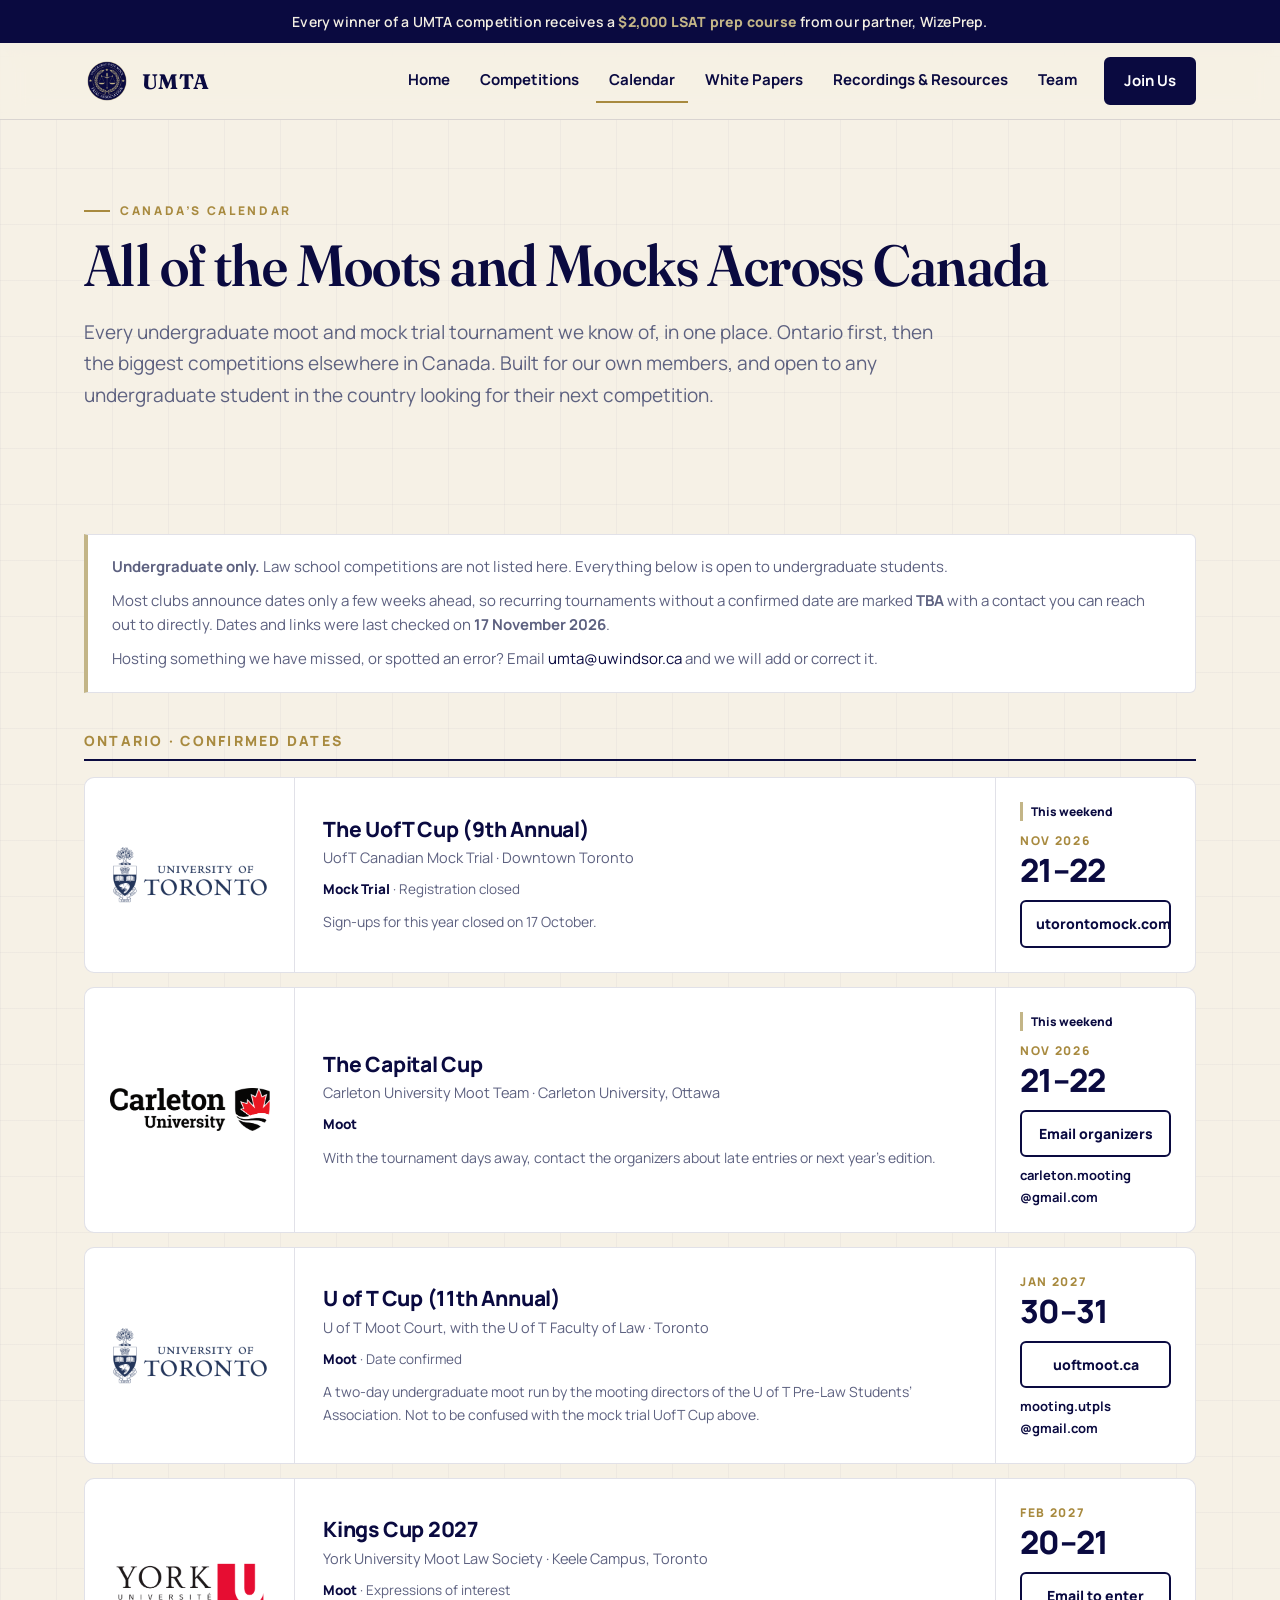
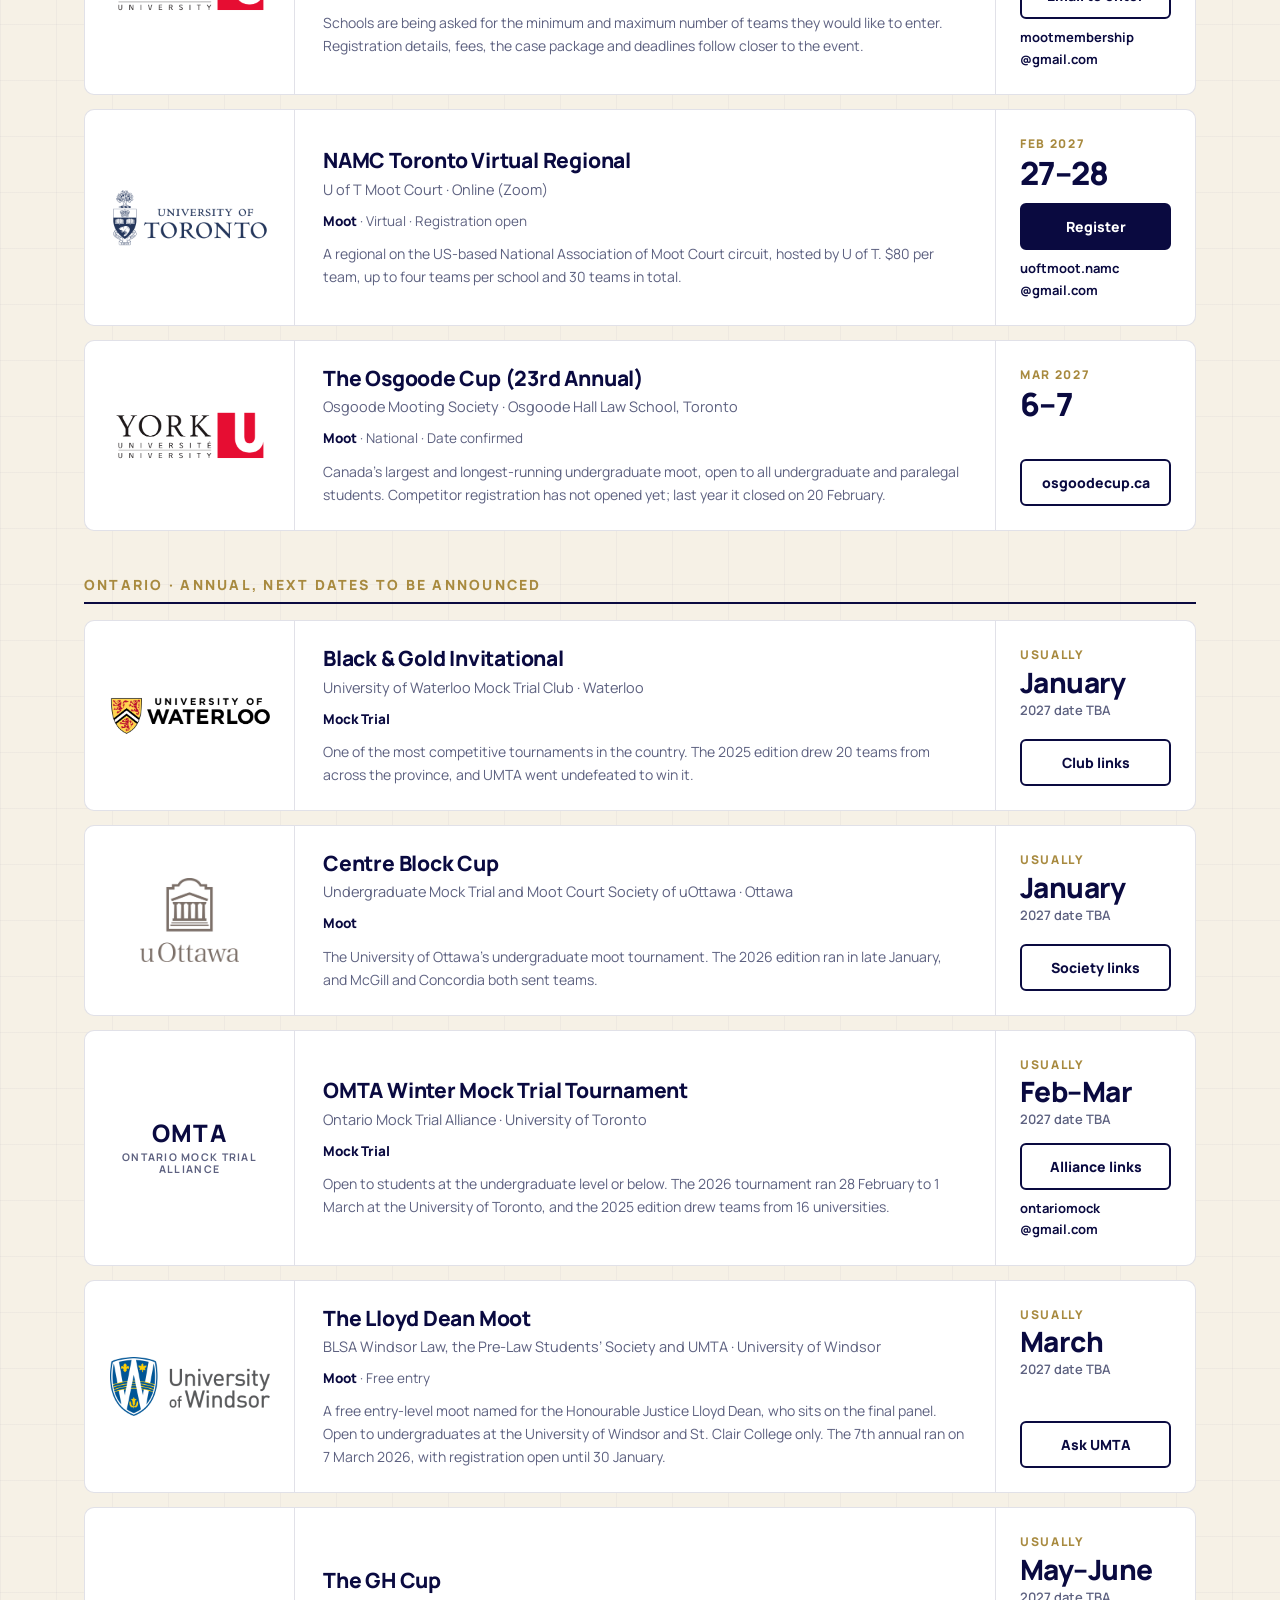
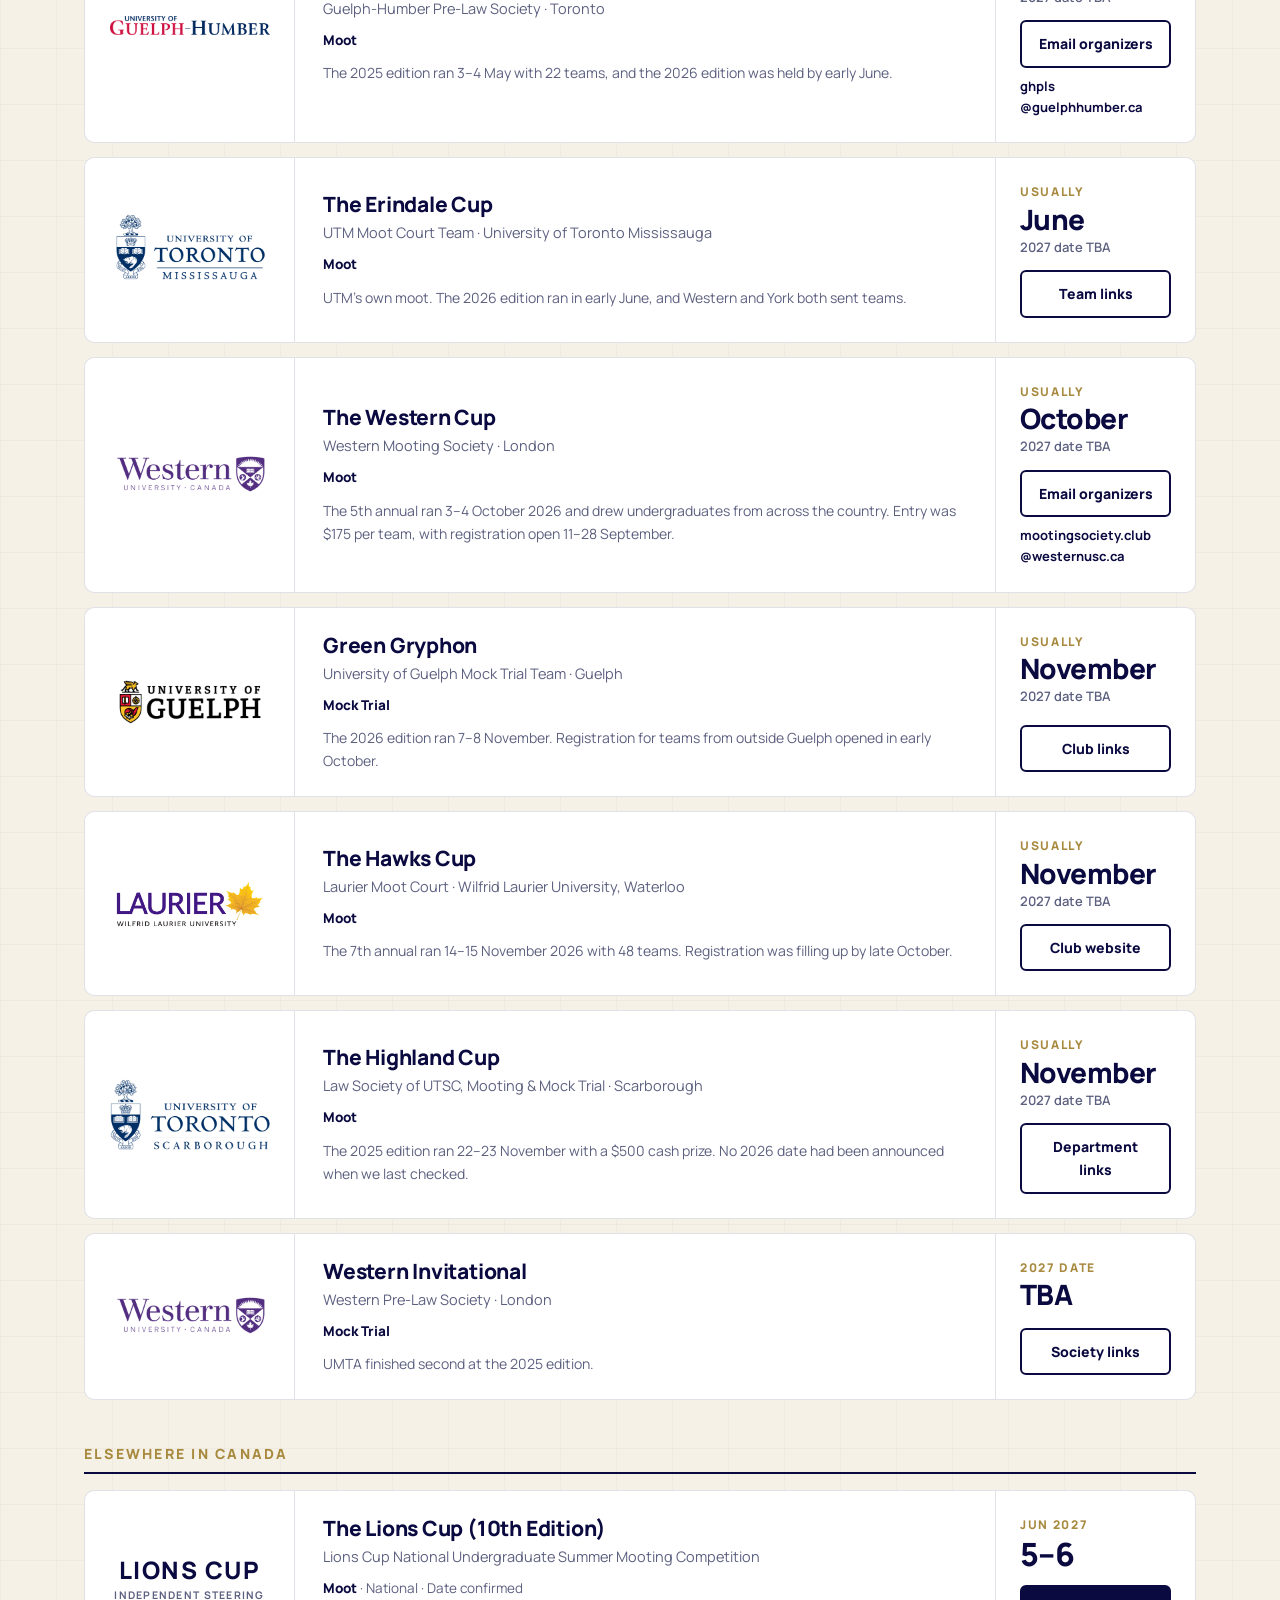
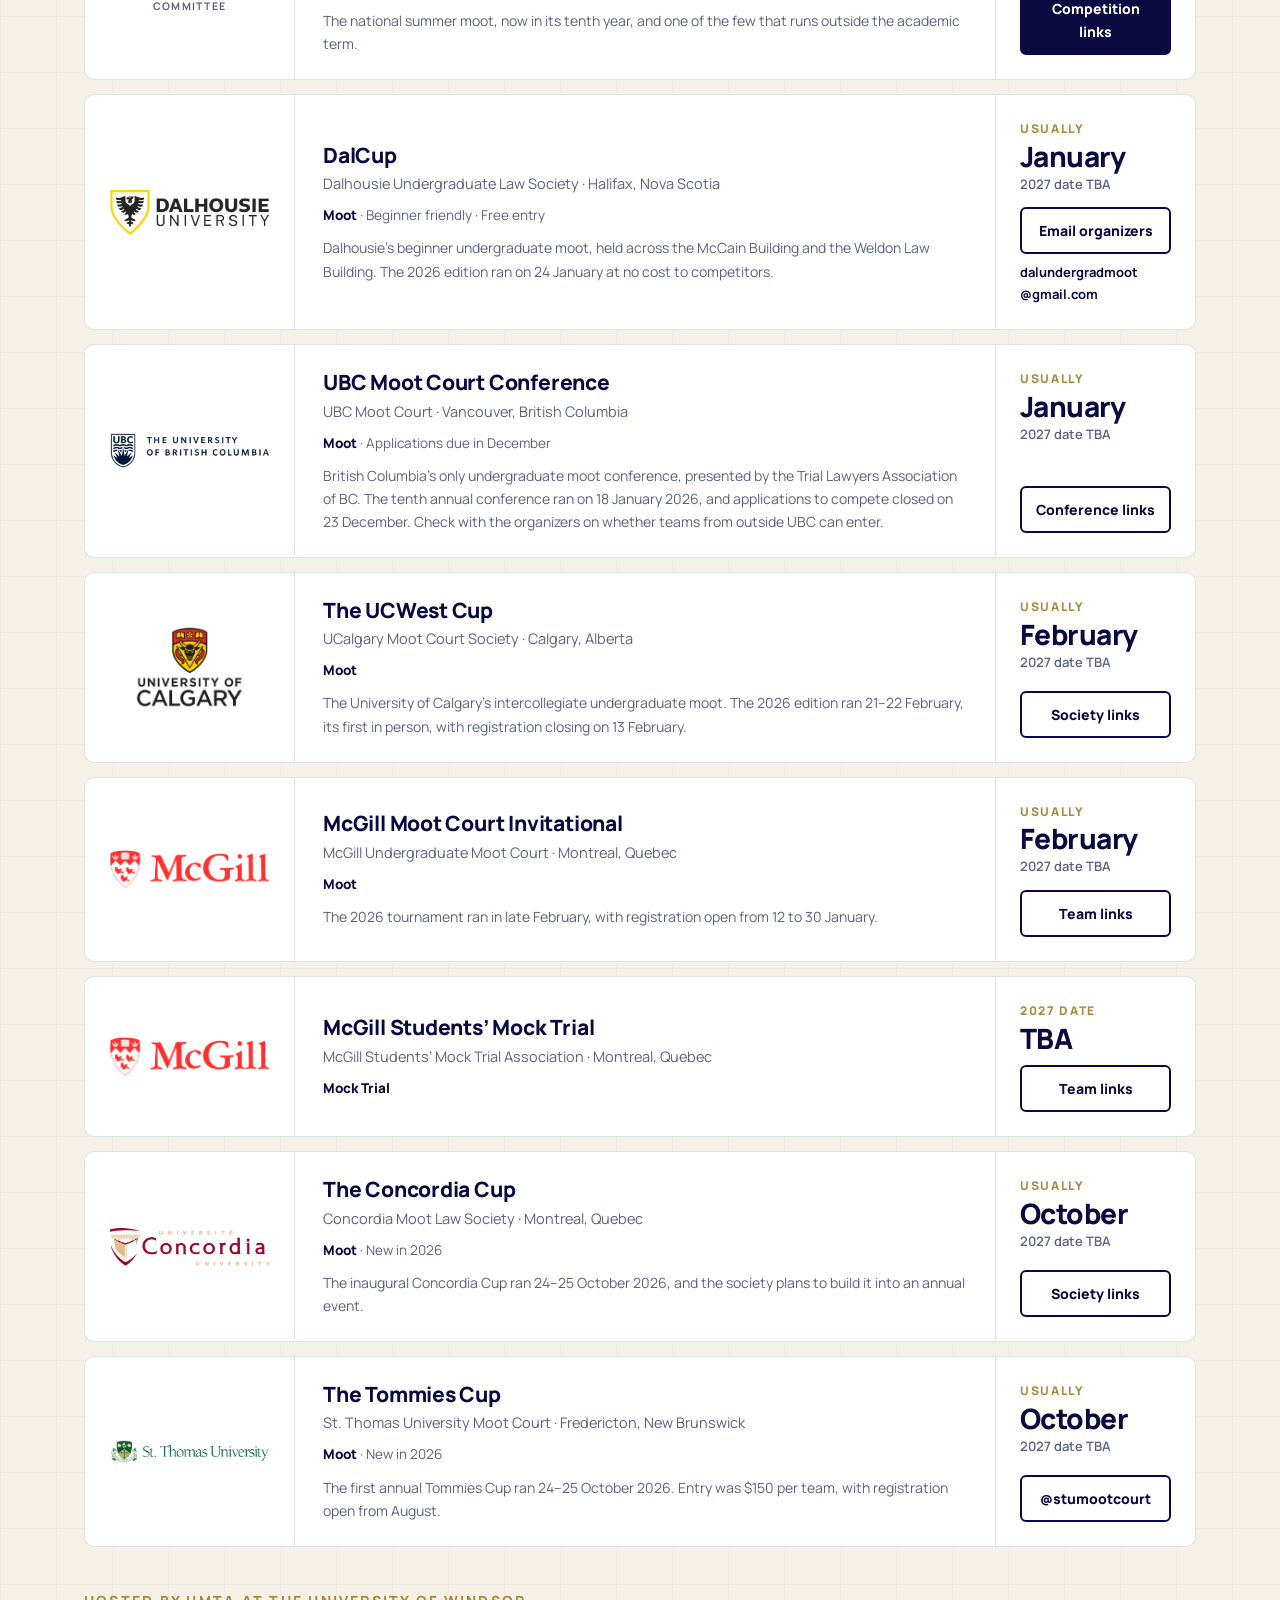
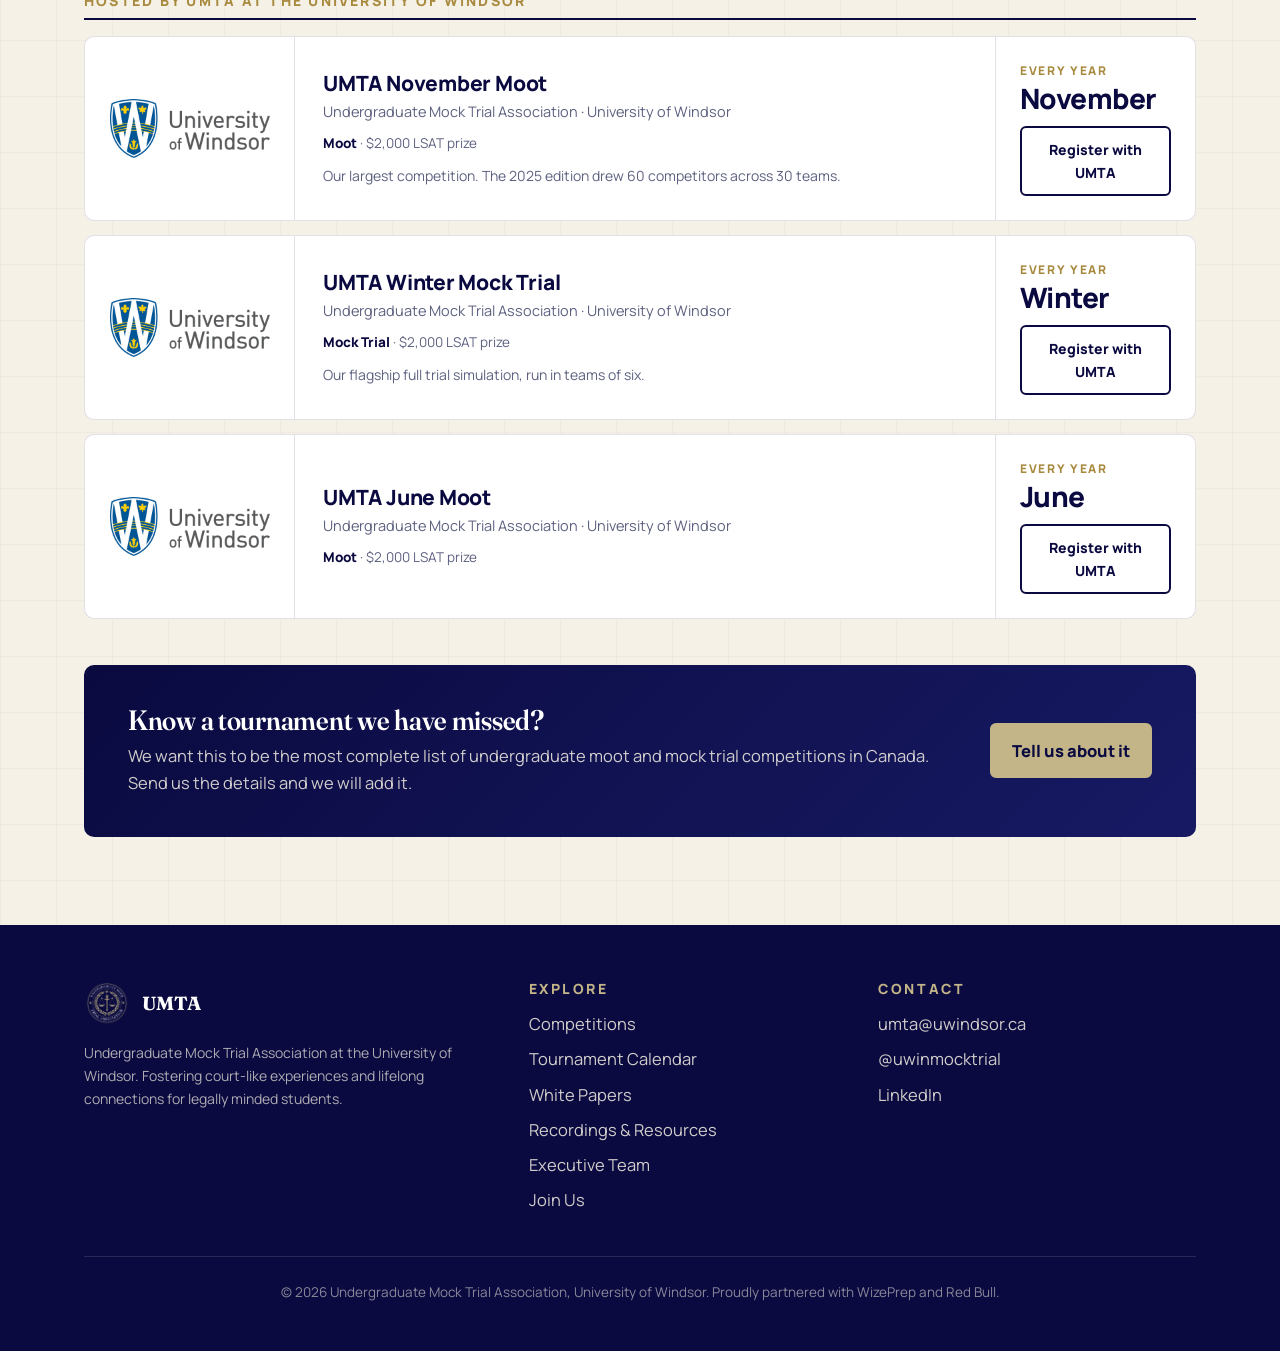
==== UMTA/umta-vercel-site/calendar.html @ 84d10137 "Calendar: new page heading Co-Authored-By: Claude Opus 5.5 <noreply@anthropic.com>" ====
<!DOCTYPE html>
<html lang="en">
<head>
  <meta charset="utf-8" />
  <meta name="viewport" content="width=device-width, initial-scale=1" />
  <title>Tournament Calendar | UMTA</title>
  <meta name="description" content="A calendar of undergraduate moot and mock trial tournaments across Ontario and Canada, with registration links and contacts." />
  <meta name="theme-color" content="#0a0a40" />
  <link rel="icon" type="image/png" href="images/umta-logo.png" />
  <link rel="preconnect" href="https://fonts.googleapis.com">
  <link rel="preconnect" href="https://fonts.gstatic.com" crossorigin>
  <link href="https://fonts.googleapis.com/css2?family=Fraunces:opsz,wght@9..144,400;9..144,600;9..144,700&family=Manrope:wght@400;500;600;700;800&display=swap" rel="stylesheet">
  <link rel="stylesheet" href="styles.css" />
</head>
<body>

  <div class="announce">
    Every winner of a UMTA competition receives a <b>$2,000 LSAT prep course</b> from our partner, WizePrep.
  </div>

  <header class="site">
    <div class="container nav">
      <a class="brand" href="index.html" aria-label="UMTA home">
        <img src="images/umta-seal-navy.png" alt="UMTA seal" />
        <b>UMTA</b>
      </a>
      <button class="menu-btn" aria-label="Toggle menu" aria-expanded="false">&#9776;</button>
      <nav class="nav-links" aria-label="Primary navigation">
        <a href="index.html">Home</a>
        <a href="competitions.html">Competitions</a>
        <a href="calendar.html" class="active">Calendar</a>
        <a href="white-papers.html">White Papers</a>
        <a href="resources.html">Recordings &amp; Resources</a>
        <a href="team.html">Team</a>
        <a class="cta" href="join.html">Join Us</a>
      </nav>
    </div>
  </header>

  <main>
    <div class="container page-hero">
      <span class="eyebrow">Canada&rsquo;s Calendar</span>
      <h1>All of the Moots and Mocks Across Canada</h1>
      <p>Every undergraduate moot and mock trial tournament we know of, in one place. Ontario first, then the biggest competitions elsewhere in Canada. Built for our own members, and open to any undergraduate student in the country looking for their next competition.</p>
    </div>

    <section class="section">
      <div class="container">

        <div class="cal-intro">
          <p><b>Undergraduate only.</b> Law school competitions are not listed here. Everything below is open to undergraduate students.</p>
          <p>Most clubs announce dates only a few weeks ahead, so recurring tournaments without a confirmed date are marked <b>TBA</b> with a contact you can reach out to directly. Dates and links were last checked on <b>17 November 2026</b>.</p>
          <p>Hosting something we have missed, or spotted an error? Email <a href="mailto:umta@uwindsor.ca">umta@uwindsor.ca</a> and we will add or correct it.</p>
        </div>

        <!-- ============ TOURNAMENTS (generated list) ============ -->
        <div class="cal-group">
          <h3>Ontario &middot; Confirmed dates</h3>
          <div class="cal-list">

            <article class="cal-item fade-in">
              <div class="cal-logo"><img src="images/logos/uoft.png" alt="University of Toronto" loading="lazy" /></div>
              <div class="cal-body">
                <h4>The UofT Cup (9th Annual)</h4>
                <p class="host">UofT Canadian Mock Trial &middot; Downtown Toronto</p>
                <p class="cal-meta"><b>Mock Trial</b> &middot; Registration closed</p>
                <p class="note">Sign-ups for this year closed on 17 October.</p>
              </div>
              <div class="cal-date"><span class="flag">This weekend</span><span class="lbl">Nov 2026</span><span class="day">21&ndash;22</span></div>
              <div class="cal-action">
                <a class="cta ghost" href="https://www.utorontomock.com/" target="_blank" rel="noopener">utorontomock.com</a>
              </div>
            </article>

            <article class="cal-item fade-in">
              <div class="cal-logo"><img src="images/logos/carleton.png" alt="Carleton University" loading="lazy" /></div>
              <div class="cal-body">
                <h4>The Capital Cup</h4>
                <p class="host">Carleton University Moot Team &middot; Carleton University, Ottawa</p>
                <p class="cal-meta"><b>Moot</b></p>
                <p class="note">With the tournament days away, contact the organizers about late entries or next year&rsquo;s edition.</p>
              </div>
              <div class="cal-date"><span class="flag">This weekend</span><span class="lbl">Nov 2026</span><span class="day">21&ndash;22</span></div>
              <div class="cal-action">
                <a class="cta ghost" href="mailto:carleton.mooting@gmail.com?subject=Capital%20Cup%20-%20Registration%20Enquiry">Email organizers</a>
                <span class="email"><a href="mailto:carleton.mooting@gmail.com">carleton.mooting<wbr>@gmail.com</a></span>
              </div>
            </article>

            <article class="cal-item fade-in">
              <div class="cal-logo"><img src="images/logos/uoft.png" alt="University of Toronto" loading="lazy" /></div>
              <div class="cal-body">
                <h4>U of T Cup (11th Annual)</h4>
                <p class="host">U of T Moot Court, with the U of T Faculty of Law &middot; Toronto</p>
                <p class="cal-meta"><b>Moot</b> &middot; Date confirmed</p>
                <p class="note">A two-day undergraduate moot run by the mooting directors of the U of T Pre-Law Students&rsquo; Association. Not to be confused with the mock trial UofT Cup above.</p>
              </div>
              <div class="cal-date"><span class="lbl">Jan 2027</span><span class="day">30&ndash;31</span></div>
              <div class="cal-action">
                <a class="cta ghost" href="https://uoftmoot.ca/uoftcup-2025" target="_blank" rel="noopener">uoftmoot.ca</a>
                <span class="email"><a href="mailto:mooting.utpls@gmail.com">mooting.utpls<wbr>@gmail.com</a></span>
              </div>
            </article>

            <article class="cal-item fade-in">
              <div class="cal-logo"><img src="images/logos/york.png" alt="York University" loading="lazy" /></div>
              <div class="cal-body">
                <h4>Kings Cup 2027</h4>
                <p class="host">York University Moot Law Society &middot; Keele Campus, Toronto</p>
                <p class="cal-meta"><b>Moot</b> &middot; Expressions of interest</p>
                <p class="note">Schools are being asked for the minimum and maximum number of teams they would like to enter. Registration details, fees, the case package and deadlines follow closer to the event.</p>
              </div>
              <div class="cal-date"><span class="lbl">Feb 2027</span><span class="day">20&ndash;21</span></div>
              <div class="cal-action">
                <a class="cta ghost" href="mailto:mootmembership@gmail.com?subject=Kings%20Cup%202027%20-%20Team%20Interest">Email to enter</a>
                <span class="email"><a href="mailto:mootmembership@gmail.com">mootmembership<wbr>@gmail.com</a></span>
              </div>
            </article>

            <article class="cal-item fade-in">
              <div class="cal-logo"><img src="images/logos/uoft.png" alt="University of Toronto" loading="lazy" /></div>
              <div class="cal-body">
                <h4>NAMC Toronto Virtual Regional</h4>
                <p class="host">U of T Moot Court &middot; Online (Zoom)</p>
                <p class="cal-meta"><b>Moot</b> &middot; Virtual &middot; Registration open</p>
                <p class="note">A regional on the US-based National Association of Moot Court circuit, hosted by U of T. $80 per team, up to four teams per school and 30 teams in total.</p>
              </div>
              <div class="cal-date"><span class="lbl">Feb 2027</span><span class="day">27&ndash;28</span></div>
              <div class="cal-action">
                <a class="cta" href="https://www.namcmootcourt.org/tournaments" target="_blank" rel="noopener">Register</a>
                <span class="email"><a href="mailto:uoftmoot.namc@gmail.com">uoftmoot.namc<wbr>@gmail.com</a></span>
              </div>
            </article>

            <article class="cal-item fade-in">
              <div class="cal-logo"><img src="images/logos/york.png" alt="York University" loading="lazy" /></div>
              <div class="cal-body">
                <h4>The Osgoode Cup (23rd Annual)</h4>
                <p class="host">Osgoode Mooting Society &middot; Osgoode Hall Law School, Toronto</p>
                <p class="cal-meta"><b>Moot</b> &middot; National &middot; Date confirmed</p>
                <p class="note">Canada&rsquo;s largest and longest-running undergraduate moot, open to all undergraduate and paralegal students. Competitor registration has not opened yet; last year it closed on 20 February.</p>
              </div>
              <div class="cal-date"><span class="lbl">Mar 2027</span><span class="day">6&ndash;7</span></div>
              <div class="cal-action">
                <a class="cta ghost" href="https://www.osgoodecup.ca/" target="_blank" rel="noopener">osgoodecup.ca</a>
              </div>
            </article>

          </div>
        </div>

        <div class="cal-group">
          <h3>Ontario &middot; Annual, next dates to be announced</h3>
          <div class="cal-list">

            <article class="cal-item fade-in">
              <div class="cal-logo"><img src="images/logos/waterloo.png" alt="University of Waterloo" loading="lazy" /></div>
              <div class="cal-body">
                <h4>Black &amp; Gold Invitational</h4>
                <p class="host">University of Waterloo Mock Trial Club &middot; Waterloo</p>
                <p class="cal-meta"><b>Mock Trial</b></p>
                <p class="note">One of the most competitive tournaments in the country. The 2025 edition drew 20 teams from across the province, and UMTA went undefeated to win it.</p>
              </div>
              <div class="cal-date tba"><span class="lbl">Usually</span><span class="day">January</span><span class="sub">2027 date TBA</span></div>
              <div class="cal-action">
                <a class="cta ghost" href="https://linktr.ee/uwaterloomocktrial" target="_blank" rel="noopener">Club links</a>
              </div>
            </article>

            <article class="cal-item fade-in">
              <div class="cal-logo"><img src="images/logos/uottawa.png" alt="University of Ottawa" loading="lazy" /></div>
              <div class="cal-body">
                <h4>Centre Block Cup</h4>
                <p class="host">Undergraduate Mock Trial and Moot Court Society of uOttawa &middot; Ottawa</p>
                <p class="cal-meta"><b>Moot</b></p>
                <p class="note">The University of Ottawa&rsquo;s undergraduate moot tournament. The 2026 edition ran in late January, and McGill and Concordia both sent teams.</p>
              </div>
              <div class="cal-date tba"><span class="lbl">Usually</span><span class="day">January</span><span class="sub">2027 date TBA</span></div>
              <div class="cal-action">
                <a class="cta ghost" href="https://linktr.ee/ummsuo_stfpsuo" target="_blank" rel="noopener">Society links</a>
              </div>
            </article>

            <article class="cal-item fade-in">
              <div class="cal-logo"><span class="cal-wordmark">OMTA<small>Ontario Mock Trial Alliance</small></span></div>
              <div class="cal-body">
                <h4>OMTA Winter Mock Trial Tournament</h4>
                <p class="host">Ontario Mock Trial Alliance &middot; University of Toronto</p>
                <p class="cal-meta"><b>Mock Trial</b></p>
                <p class="note">Open to students at the undergraduate level or below. The 2026 tournament ran 28 February to 1 March at the University of Toronto, and the 2025 edition drew teams from 16 universities.</p>
              </div>
              <div class="cal-date tba"><span class="lbl">Usually</span><span class="day">Feb&ndash;Mar</span><span class="sub">2027 date TBA</span></div>
              <div class="cal-action">
                <a class="cta ghost" href="https://linktr.ee/ontariomock" target="_blank" rel="noopener">Alliance links</a>
                <span class="email"><a href="mailto:ontariomock@gmail.com">ontariomock<wbr>@gmail.com</a></span>
              </div>
            </article>

            <article class="cal-item fade-in">
              <div class="cal-logo"><img src="images/logos/windsor.png" alt="University of Windsor" loading="lazy" /></div>
              <div class="cal-body">
                <h4>The Lloyd Dean Moot</h4>
                <p class="host">BLSA Windsor Law, the Pre-Law Students&rsquo; Society and UMTA &middot; University of Windsor</p>
                <p class="cal-meta"><b>Moot</b> &middot; Free entry</p>
                <p class="note">A free entry-level moot named for the Honourable Justice Lloyd Dean, who sits on the final panel. Open to undergraduates at the University of Windsor and St. Clair College only. The 7th annual ran on 7 March 2026, with registration open until 30 January.</p>
              </div>
              <div class="cal-date tba"><span class="lbl">Usually</span><span class="day">March</span><span class="sub">2027 date TBA</span></div>
              <div class="cal-action">
                <a class="cta ghost" href="mailto:umta@uwindsor.ca?subject=Lloyd%20Dean%20Moot">Ask UMTA</a>
              </div>
            </article>

            <article class="cal-item fade-in">
              <div class="cal-logo"><img src="images/logos/guelph-humber.png" alt="University of Guelph-Humber" loading="lazy" /></div>
              <div class="cal-body">
                <h4>The GH Cup</h4>
                <p class="host">Guelph-Humber Pre-Law Society &middot; Toronto</p>
                <p class="cal-meta"><b>Moot</b></p>
                <p class="note">The 2025 edition ran 3&ndash;4 May with 22 teams, and the 2026 edition was held by early June.</p>
              </div>
              <div class="cal-date tba"><span class="lbl">Usually</span><span class="day">May&ndash;June</span><span class="sub">2027 date TBA</span></div>
              <div class="cal-action">
                <a class="cta ghost" href="mailto:ghpls@guelphhumber.ca?subject=GH%20Cup%20-%20Registration%20Enquiry">Email organizers</a>
                <span class="email"><a href="mailto:ghpls@guelphhumber.ca">ghpls<wbr>@guelphhumber.ca</a></span>
              </div>
            </article>

            <article class="cal-item fade-in">
              <div class="cal-logo"><img src="images/logos/utm.png" alt="University of Toronto Mississauga" loading="lazy" /></div>
              <div class="cal-body">
                <h4>The Erindale Cup</h4>
                <p class="host">UTM Moot Court Team &middot; University of Toronto Mississauga</p>
                <p class="cal-meta"><b>Moot</b></p>
                <p class="note">UTM&rsquo;s own moot. The 2026 edition ran in early June, and Western and York both sent teams.</p>
              </div>
              <div class="cal-date tba"><span class="lbl">Usually</span><span class="day">June</span><span class="sub">2027 date TBA</span></div>
              <div class="cal-action">
                <a class="cta ghost" href="https://linktr.ee/UTMMootCourtTeam" target="_blank" rel="noopener">Team links</a>
              </div>
            </article>

            <article class="cal-item fade-in">
              <div class="cal-logo"><img src="images/logos/western.png" alt="Western University" loading="lazy" /></div>
              <div class="cal-body">
                <h4>The Western Cup</h4>
                <p class="host">Western Mooting Society &middot; London</p>
                <p class="cal-meta"><b>Moot</b></p>
                <p class="note">The 5th annual ran 3&ndash;4 October 2026 and drew undergraduates from across the country. Entry was $175 per team, with registration open 11&ndash;28 September.</p>
              </div>
              <div class="cal-date tba"><span class="lbl">Usually</span><span class="day">October</span><span class="sub">2027 date TBA</span></div>
              <div class="cal-action">
                <a class="cta ghost" href="mailto:mootingsociety.club@westernusc.ca?subject=Western%20Cup%20-%20Registration%20Enquiry">Email organizers</a>
                <span class="email"><a href="mailto:mootingsociety.club@westernusc.ca">mootingsociety.club<wbr>@westernusc.ca</a></span>
              </div>
            </article>

            <article class="cal-item fade-in">
              <div class="cal-logo"><img src="images/logos/guelph.png" alt="University of Guelph" loading="lazy" /></div>
              <div class="cal-body">
                <h4>Green Gryphon</h4>
                <p class="host">University of Guelph Mock Trial Team &middot; Guelph</p>
                <p class="cal-meta"><b>Mock Trial</b></p>
                <p class="note">The 2026 edition ran 7&ndash;8 November. Registration for teams from outside Guelph opened in early October.</p>
              </div>
              <div class="cal-date tba"><span class="lbl">Usually</span><span class="day">November</span><span class="sub">2027 date TBA</span></div>
              <div class="cal-action">
                <a class="cta ghost" href="https://linktr.ee/uogmocktrials" target="_blank" rel="noopener">Club links</a>
              </div>
            </article>

            <article class="cal-item fade-in">
              <div class="cal-logo"><img src="images/logos/laurier.jpg" alt="Wilfrid Laurier University" loading="lazy" /></div>
              <div class="cal-body">
                <h4>The Hawks Cup</h4>
                <p class="host">Laurier Moot Court &middot; Wilfrid Laurier University, Waterloo</p>
                <p class="cal-meta"><b>Moot</b></p>
                <p class="note">The 7th annual ran 14&ndash;15 November 2026 with 48 teams. Registration was filling up by late October.</p>
              </div>
              <div class="cal-date tba"><span class="lbl">Usually</span><span class="day">November</span><span class="sub">2027 date TBA</span></div>
              <div class="cal-action">
                <a class="cta ghost" href="https://www.lauriermootcourt.ca/" target="_blank" rel="noopener">Club website</a>
              </div>
            </article>

            <article class="cal-item fade-in">
              <div class="cal-logo"><img src="images/logos/utsc.png" alt="University of Toronto Scarborough" loading="lazy" /></div>
              <div class="cal-body">
                <h4>The Highland Cup</h4>
                <p class="host">Law Society of UTSC, Mooting &amp; Mock Trial &middot; Scarborough</p>
                <p class="cal-meta"><b>Moot</b></p>
                <p class="note">The 2025 edition ran 22&ndash;23 November with a $500 cash prize. No 2026 date had been announced when we last checked.</p>
              </div>
              <div class="cal-date tba"><span class="lbl">Usually</span><span class="day">November</span><span class="sub">2027 date TBA</span></div>
              <div class="cal-action">
                <a class="cta ghost" href="https://linktr.ee/lsoumootingmock" target="_blank" rel="noopener">Department links</a>
              </div>
            </article>

            <article class="cal-item fade-in">
              <div class="cal-logo"><img src="images/logos/western.png" alt="Western University" loading="lazy" /></div>
              <div class="cal-body">
                <h4>Western Invitational</h4>
                <p class="host">Western Pre-Law Society &middot; London</p>
                <p class="cal-meta"><b>Mock Trial</b></p>
                <p class="note">UMTA finished second at the 2025 edition.</p>
              </div>
              <div class="cal-date tba"><span class="lbl">2027 date</span><span class="day">TBA</span></div>
              <div class="cal-action">
                <a class="cta ghost" href="https://linktr.ee/WPLS" target="_blank" rel="noopener">Society links</a>
              </div>
            </article>

          </div>
        </div>

        <div class="cal-group">
          <h3>Elsewhere in Canada</h3>
          <div class="cal-list">

            <article class="cal-item fade-in">
              <div class="cal-logo"><span class="cal-wordmark">Lions Cup<small>Independent steering committee</small></span></div>
              <div class="cal-body">
                <h4>The Lions Cup (10th Edition)</h4>
                <p class="host">Lions Cup National Undergraduate Summer Mooting Competition</p>
                <p class="cal-meta"><b>Moot</b> &middot; National &middot; Date confirmed</p>
                <p class="note">The national summer moot, now in its tenth year, and one of the few that runs outside the academic term.</p>
              </div>
              <div class="cal-date"><span class="lbl">Jun 2027</span><span class="day">5&ndash;6</span></div>
              <div class="cal-action">
                <a class="cta" href="https://linktr.ee/lionscupmoot" target="_blank" rel="noopener">Competition links</a>
              </div>
            </article>

            <article class="cal-item fade-in">
              <div class="cal-logo"><img src="images/logos/dal.png" alt="Dalhousie University" loading="lazy" /></div>
              <div class="cal-body">
                <h4>DalCup</h4>
                <p class="host">Dalhousie Undergraduate Law Society &middot; Halifax, Nova Scotia</p>
                <p class="cal-meta"><b>Moot</b> &middot; Beginner friendly &middot; Free entry</p>
                <p class="note">Dalhousie&rsquo;s beginner undergraduate moot, held across the McCain Building and the Weldon Law Building. The 2026 edition ran on 24 January at no cost to competitors.</p>
              </div>
              <div class="cal-date tba"><span class="lbl">Usually</span><span class="day">January</span><span class="sub">2027 date TBA</span></div>
              <div class="cal-action">
                <a class="cta ghost" href="mailto:dalundergradmoot@gmail.com?subject=DalCup%20-%20Registration%20Enquiry">Email organizers</a>
                <span class="email"><a href="mailto:dalundergradmoot@gmail.com">dalundergradmoot<wbr>@gmail.com</a></span>
              </div>
            </article>

            <article class="cal-item fade-in">
              <div class="cal-logo"><img src="images/logos/ubc.png" alt="University of British Columbia" loading="lazy" /></div>
              <div class="cal-body">
                <h4>UBC Moot Court Conference</h4>
                <p class="host">UBC Moot Court &middot; Vancouver, British Columbia</p>
                <p class="cal-meta"><b>Moot</b> &middot; Applications due in December</p>
                <p class="note">British Columbia&rsquo;s only undergraduate moot conference, presented by the Trial Lawyers Association of BC. The tenth annual conference ran on 18 January 2026, and applications to compete closed on 23 December. Check with the organizers on whether teams from outside UBC can enter.</p>
              </div>
              <div class="cal-date tba"><span class="lbl">Usually</span><span class="day">January</span><span class="sub">2027 date TBA</span></div>
              <div class="cal-action">
                <a class="cta ghost" href="https://linktr.ee/ubcmootcourt" target="_blank" rel="noopener">Conference links</a>
              </div>
            </article>

            <article class="cal-item fade-in">
              <div class="cal-logo"><img src="images/logos/calgary.png" alt="University of Calgary" loading="lazy" /></div>
              <div class="cal-body">
                <h4>The UCWest Cup</h4>
                <p class="host">UCalgary Moot Court Society &middot; Calgary, Alberta</p>
                <p class="cal-meta"><b>Moot</b></p>
                <p class="note">The University of Calgary&rsquo;s intercollegiate undergraduate moot. The 2026 edition ran 21&ndash;22 February, its first in person, with registration closing on 13 February.</p>
              </div>
              <div class="cal-date tba"><span class="lbl">Usually</span><span class="day">February</span><span class="sub">2027 date TBA</span></div>
              <div class="cal-action">
                <a class="cta ghost" href="https://linktr.ee/UCMCS" target="_blank" rel="noopener">Society links</a>
              </div>
            </article>

            <article class="cal-item fade-in">
              <div class="cal-logo"><img src="images/logos/mcgill.png" alt="McGill University" loading="lazy" /></div>
              <div class="cal-body">
                <h4>McGill Moot Court Invitational</h4>
                <p class="host">McGill Undergraduate Moot Court &middot; Montreal, Quebec</p>
                <p class="cal-meta"><b>Moot</b></p>
                <p class="note">The 2026 tournament ran in late February, with registration open from 12 to 30 January.</p>
              </div>
              <div class="cal-date tba"><span class="lbl">Usually</span><span class="day">February</span><span class="sub">2027 date TBA</span></div>
              <div class="cal-action">
                <a class="cta ghost" href="https://linktr.ee/mcgillmoot" target="_blank" rel="noopener">Team links</a>
              </div>
            </article>

            <article class="cal-item fade-in">
              <div class="cal-logo"><img src="images/logos/mcgill.png" alt="McGill University" loading="lazy" /></div>
              <div class="cal-body">
                <h4>McGill Students&rsquo; Mock Trial</h4>
                <p class="host">McGill Students&rsquo; Mock Trial Association &middot; Montreal, Quebec</p>
                <p class="cal-meta"><b>Mock Trial</b></p>
              </div>
              <div class="cal-date tba"><span class="lbl">2027 date</span><span class="day">TBA</span></div>
              <div class="cal-action">
                <a class="cta ghost" href="https://linktr.ee/mcgillundergraduatemocktrial" target="_blank" rel="noopener">Team links</a>
              </div>
            </article>

            <article class="cal-item fade-in">
              <div class="cal-logo"><img src="images/logos/concordia.png" alt="Concordia University" loading="lazy" /></div>
              <div class="cal-body">
                <h4>The Concordia Cup</h4>
                <p class="host">Concordia Moot Law Society &middot; Montreal, Quebec</p>
                <p class="cal-meta"><b>Moot</b> &middot; New in 2026</p>
                <p class="note">The inaugural Concordia Cup ran 24&ndash;25 October 2026, and the society plans to build it into an annual event.</p>
              </div>
              <div class="cal-date tba"><span class="lbl">Usually</span><span class="day">October</span><span class="sub">2027 date TBA</span></div>
              <div class="cal-action">
                <a class="cta ghost" href="https://linktr.ee/concordiamootlawsociety" target="_blank" rel="noopener">Society links</a>
              </div>
            </article>

            <article class="cal-item fade-in">
              <div class="cal-logo"><img src="images/logos/stu.png" alt="St. Thomas University" loading="lazy" /></div>
              <div class="cal-body">
                <h4>The Tommies Cup</h4>
                <p class="host">St. Thomas University Moot Court &middot; Fredericton, New Brunswick</p>
                <p class="cal-meta"><b>Moot</b> &middot; New in 2026</p>
                <p class="note">The first annual Tommies Cup ran 24&ndash;25 October 2026. Entry was $150 per team, with registration open from August.</p>
              </div>
              <div class="cal-date tba"><span class="lbl">Usually</span><span class="day">October</span><span class="sub">2027 date TBA</span></div>
              <div class="cal-action">
                <a class="cta ghost" href="https://www.instagram.com/stumootcourt/" target="_blank" rel="noopener">@stumootcourt</a>
              </div>
            </article>

          </div>
        </div>

        <div class="cal-group">
          <h3>Hosted by UMTA at the University of Windsor</h3>
          <div class="cal-list">

            <article class="cal-item fade-in">
              <div class="cal-logo"><img src="images/logos/windsor.png" alt="University of Windsor" loading="lazy" /></div>
              <div class="cal-body">
                <h4>UMTA November Moot</h4>
                <p class="host">Undergraduate Mock Trial Association &middot; University of Windsor</p>
                <p class="cal-meta"><b>Moot</b> &middot; $2,000 LSAT prize</p>
                <p class="note">Our largest competition. The 2025 edition drew 60 competitors across 30 teams.</p>
              </div>
              <div class="cal-date tba"><span class="lbl">Every year</span><span class="day">November</span></div>
              <div class="cal-action">
                <a class="cta ghost" href="join.html">Register with UMTA</a>
              </div>
            </article>

            <article class="cal-item fade-in">
              <div class="cal-logo"><img src="images/logos/windsor.png" alt="University of Windsor" loading="lazy" /></div>
              <div class="cal-body">
                <h4>UMTA Winter Mock Trial</h4>
                <p class="host">Undergraduate Mock Trial Association &middot; University of Windsor</p>
                <p class="cal-meta"><b>Mock Trial</b> &middot; $2,000 LSAT prize</p>
                <p class="note">Our flagship full trial simulation, run in teams of six.</p>
              </div>
              <div class="cal-date tba"><span class="lbl">Every year</span><span class="day">Winter</span></div>
              <div class="cal-action">
                <a class="cta ghost" href="join.html">Register with UMTA</a>
              </div>
            </article>

            <article class="cal-item fade-in">
              <div class="cal-logo"><img src="images/logos/windsor.png" alt="University of Windsor" loading="lazy" /></div>
              <div class="cal-body">
                <h4>UMTA June Moot</h4>
                <p class="host">Undergraduate Mock Trial Association &middot; University of Windsor</p>
                <p class="cal-meta"><b>Moot</b> &middot; $2,000 LSAT prize</p>
              </div>
              <div class="cal-date tba"><span class="lbl">Every year</span><span class="day">June</span></div>
              <div class="cal-action">
                <a class="cta ghost" href="join.html">Register with UMTA</a>
              </div>
            </article>

          </div>
        </div>

        <div class="cta-banner fade-in">
          <div>
            <h3>Know a tournament we have missed?</h3>
            <p>We want this to be the most complete list of undergraduate moot and mock trial competitions in Canada. Send us the details and we will add it.</p>
          </div>
          <a class="cta" href="mailto:umta@uwindsor.ca?subject=Tournament%20Calendar%20Submission">Tell us about it</a>
        </div>

      </div>
    </section>
  </main>

  <footer class="site">
    <div class="container">
      <div class="footer-grid">
        <div>
          <div class="footer-brand">
            <img src="images/umta-logo.png" alt="UMTA seal" />
            <b>UMTA</b>
          </div>
          <p style="font-size:14px; margin:0">Undergraduate Mock Trial Association at the University of Windsor. Fostering court-like experiences and lifelong connections for legally minded students.</p>
        </div>
        <div>
          <h4>Explore</h4>
          <ul>
            <li><a href="competitions.html">Competitions</a></li>
            <li><a href="calendar.html">Tournament Calendar</a></li>
            <li><a href="white-papers.html">White Papers</a></li>
            <li><a href="resources.html">Recordings &amp; Resources</a></li>
            <li><a href="team.html">Executive Team</a></li>
            <li><a href="join.html">Join Us</a></li>
          </ul>
        </div>
        <div>
          <h4>Contact</h4>
          <ul>
            <li><a href="mailto:umta@uwindsor.ca">umta@uwindsor.ca</a></li>
            <li><a href="https://www.instagram.com/uwinmocktrial/" target="_blank" rel="noopener">@uwinmocktrial</a></li>
            <li><a href="https://www.linkedin.com/company/undergraduate-mock-trial-association/" target="_blank" rel="noopener">LinkedIn</a></li>
          </ul>
        </div>
      </div>
      <div class="copyright">&copy; <span id="year"></span> Undergraduate Mock Trial Association, University of Windsor. Proudly partnered with WizePrep and Red Bull.</div>
    </div>
  </footer>

  <script src="script.js"></script>
</body>
</html>
---- UMTA/umta-vercel-site/styles.css ----
/* ============================================================
   UMTA — Undergraduate Mock Trial Association
   Shared stylesheet for all pages
   Palette: warm ivory canvas, UMTA navy + gold as accents
   Type: Fraunces (display) + Manrope (body)
   ============================================================ */

:root{
  --cream: #f6f1e6;          /* page canvas */
  --paper: #ffffff;          /* cards */
  --navy: #0a0a40;           /* UMTA navy */
  --navy-2: #171a63;         /* lighter navy for gradients */
  --gold: #a88a3f;           /* readable gold on light */
  --gold-2: #c3b587;         /* UMTA brand gold */
  --gold-soft: #f0e6c8;      /* gold tint */
  --ink: #15173a;            /* body text */
  --muted: #5d6180;          /* secondary text */
  --line: rgba(10,10,64,.12);
  --shadow: none;            /* flat cards: borders, not drop shadows */
  --shadow-lg: none;
  --radius: 10px;            /* cards: gently eased corners, never pills */
  --radius-sm: 6px;          /* buttons, thumbnails, portraits */
}

*{box-sizing:border-box}
html{scroll-behavior:smooth}
body{
  margin:0; color:var(--ink);
  background-color:var(--cream);
  /* faint hairline grid, site-wide */
  background-image:
    linear-gradient(rgba(10,10,64,.030) 1px, transparent 1px),
    linear-gradient(90deg, rgba(10,10,64,.030) 1px, transparent 1px);
  background-size:56px 56px;
  font-family: Manrope, system-ui, -apple-system, "Segoe UI", Roboto, Helvetica, Arial, sans-serif;
  line-height:1.65; font-size:16.5px;
  -webkit-font-smoothing:antialiased;
}
img{max-width:100%; display:block}
a{color:var(--navy); text-decoration:none}
a:hover{color:var(--gold)}
::selection{background:var(--gold-soft); color:var(--navy)}

.container{max-width:1160px; margin:0 auto; padding:0 24px}
.section{padding:88px 0; position:relative}
.section-tight{padding:52px 0}
.band{background:transparent}
.band-navy{background:linear-gradient(135deg, var(--navy) 0%, var(--navy-2) 100%); color:#f3efe3}
.band-navy .eyebrow{color:var(--gold-2)}
.band-navy h2{color:#fff}
.band-navy p{color:rgba(243,239,227,.82)}

h1,h2,h3,h4,.display{
  font-family: Fraunces, Georgia, "Times New Roman", serif;
  font-variation-settings:"opsz" 96, "SOFT" 30;
  color:var(--navy); letter-spacing:-.01em; line-height:1.12;
}
.eyebrow{
  color:var(--gold); text-transform:uppercase; letter-spacing:.22em; font-size:12px;
  font-weight:800; display:inline-flex; align-items:center; gap:10px; margin-bottom:12px;
}
.eyebrow::before{content:""; width:26px; height:2px; background:var(--gold)}
.section h2{font-weight:600; margin:0 0 16px; font-size:clamp(30px,3.6vw,44px)}
.lede{color:var(--muted); font-size:18.5px; max-width:70ch}

/* ---------- Announcement bar ---------- */
.announce{
  background:var(--navy); color:#f3efe3; text-align:center; font-weight:600; font-size:14px;
  padding:10px 16px; letter-spacing:.2px;
}
.announce b, .announce strong{color:var(--gold-2); font-weight:800}
.announce a{color:var(--gold-2); text-decoration:underline}

/* ---------- Header / Nav ---------- */
header.site{
  position:sticky; top:0; z-index:50;
  backdrop-filter:saturate(160%) blur(12px);
  background:rgba(246,241,230,.85);
  border-bottom:1px solid var(--line);
}
.nav{display:flex; align-items:center; justify-content:space-between; height:76px; gap:16px}
.brand{display:flex; align-items:center; gap:12px; color:var(--navy)}
.brand:hover{color:var(--navy)}
.brand img{width:46px; height:46px; object-fit:contain}
.brand b{font-family:Fraunces, serif; font-weight:700; font-size:21px; letter-spacing:.02em}
.nav-links{display:flex; align-items:center; gap:4px}
.nav-links a{
  color:var(--navy); padding:9px 13px; font-weight:700; font-size:15px;
  white-space:nowrap; position:relative;
}
.nav-links a:not(.cta){border-bottom:2px solid transparent}
.nav-links a:not(.cta):hover{border-bottom-color:var(--line); color:var(--navy)}
.nav-links a.active:not(.cta){border-bottom-color:var(--gold); color:var(--navy)}
.nav-links a.cta{margin-left:10px; color:#fff; background:var(--navy); padding:10px 18px}
.nav-links a.cta:hover{color:#fff; background:var(--navy-2)}

.cta{
  background:var(--navy); color:#fff; padding:12px 20px; border-radius:var(--radius-sm);
  font-weight:800; display:inline-block; border:2px solid var(--navy);
  transition:background .15s ease, color .15s ease;
}
.cta:hover{background:var(--navy-2); color:#fff}
.cta.ghost{background:transparent; color:var(--navy)}
.cta.ghost:hover{background:var(--navy); color:#fff}
.cta.gold{background:var(--gold-2); border-color:var(--gold-2); color:var(--navy)}
.cta.gold:hover{background:#d5c89b; border-color:#d5c89b; color:var(--navy)}
.band-navy .cta.ghost{color:#fff; border-color:rgba(255,255,255,.55)}
.band-navy .cta.ghost:hover{background:#fff; color:var(--navy); border-color:#fff}

.menu-btn{display:none; background:none; border:1px solid var(--line); border-radius:var(--radius-sm); color:var(--navy); font-size:22px; padding:4px 12px; cursor:pointer}

/* ---------- Page hero (inner pages) ---------- */
.page-hero{padding-top:72px; padding-bottom:16px}
.page-hero h1{font-size:clamp(36px,5vw,58px); font-weight:600; margin:0 0 14px}
.page-hero p{color:var(--muted); font-size:19px; max-width:72ch}

/* ---------- Home hero: logo front and center ---------- */
.hero{
  padding:84px 0 72px; text-align:center; position:relative; overflow:hidden;
  background:radial-gradient(900px 500px at 50% -10%, rgba(195,181,135,.32), transparent 65%);
}
.hero .container{position:relative}
.hero-seal{
  width:min(300px, 60vw); margin:0 auto 30px; position:relative;
}
.hero-seal::before{
  content:""; position:absolute; inset:-14%; border-radius:50%;
  background:radial-gradient(circle, rgba(195,181,135,.45), rgba(195,181,135,0) 68%);
  z-index:0;
}
.hero-seal img{position:relative; z-index:1; filter:drop-shadow(0 22px 40px rgba(10,10,64,.28))}
.hero .eyebrow{justify-content:center}
.hero h1{font-size:clamp(38px,5.6vw,66px); font-weight:600; margin:0 auto 18px; max-width:16ch}
.hero p{color:var(--muted); font-size:19.5px; max-width:64ch; margin:0 auto}
.hero .actions{display:flex; gap:14px; margin-top:30px; flex-wrap:wrap; justify-content:center; align-items:center}

/* ---------- Cards ---------- */
.cards{display:grid; grid-template-columns:repeat(3,1fr); gap:20px}
.cards-2{display:grid; grid-template-columns:repeat(2,1fr); gap:20px}
.cards-4{display:grid; grid-template-columns:repeat(4,1fr); gap:20px}
.card{
  background:var(--paper); border:1px solid var(--line); border-radius:var(--radius);
  padding:26px; box-shadow:var(--shadow);
}
.card h3{margin:0 0 10px; font-size:22px; font-weight:600}
.card p{margin:0; color:var(--muted)}
.card b{color:var(--ink)}

/* ---------- Partner band ---------- */
.partners .card{display:grid; grid-template-columns:170px 1fr; gap:26px; align-items:center; padding:28px}
.logo-chip{
  background:var(--cream); border-radius:var(--radius-sm); padding:18px; display:grid; place-items:center;
  min-height:120px; border:1px solid var(--line);
}
.logo-chip img{max-height:80px; width:auto; max-width:100%; object-fit:contain}
.partner-tag{color:var(--gold); font-size:11.5px; text-transform:uppercase; letter-spacing:.2em; font-weight:800}
.partners h3{font-size:26px; margin:6px 0 8px}
.partners .card p{color:var(--ink)}
.partners .card p b{color:var(--navy)}

/* ---------- Stats (on navy band) ---------- */
.stats{display:grid; grid-template-columns:repeat(4,1fr); gap:20px; text-align:center}
.stat{
  background:rgba(255,255,255,.06); border:1px solid rgba(195,181,135,.35);
  border-radius:var(--radius); padding:30px 16px;
}
.stat .num{font-family:Fraunces, serif; font-size:clamp(36px,4vw,52px); font-weight:600; color:var(--gold-2); line-height:1}
.stat .label{color:rgba(243,239,227,.8); font-size:14px; margin-top:10px; font-weight:600}

/* ---------- Competition feature rows ---------- */
.feature{
  display:grid; grid-template-columns:minmax(0,.9fr) minmax(0,1.1fr); gap:0; align-items:stretch;
  background:var(--paper); border:1px solid var(--line); border-radius:var(--radius);
  box-shadow:var(--shadow); overflow:hidden; margin-bottom:30px;
}
.feature .media{min-height:360px; max-height:540px; overflow:hidden; background:var(--cream)}
.feature .media img{width:100%; height:100%; object-fit:cover; object-position:center 30%}
.feature .body{padding:36px 40px}
.feature.flip .media{order:2}
.feature.flip .body{order:1}
.feature h3{font-size:28px; margin:6px 0 8px; font-weight:600}
.feature .case{
  color:var(--gold); font-weight:700; font-style:italic;
  font-family:Fraunces, serif; font-size:17px; margin-bottom:12px;
}
.feature p{color:var(--muted); margin:0 0 6px}
.result-line{margin:14px 0 0; padding-left:0; list-style:none}
.result-line li{margin:9px 0; color:var(--muted); padding-left:0}
.result-line b{color:var(--navy)}
.medal{color:var(--gold); font-weight:800; margin-right:4px}
.badge{
  display:inline-block; font-size:12px; font-weight:800; color:var(--gold);
  margin:0 0 8px; letter-spacing:.14em; text-transform:uppercase;
}
.badge + .badge::before{content:"\00b7"; margin:0 9px; color:var(--muted)}
.prize-note{
  margin-top:18px; padding:14px 16px; border-left:3px solid var(--gold-2);
  background:var(--cream); border-radius:0 var(--radius-sm) var(--radius-sm) 0; font-size:14.5px; color:var(--ink);
}

/* ---------- Team ---------- */
.team-grid{display:grid; grid-template-columns:repeat(2,1fr); gap:20px}
.person{
  display:grid; grid-template-columns:96px 1fr; gap:20px;
  background:var(--paper); border:1px solid var(--line); border-radius:var(--radius);
  padding:24px; box-shadow:var(--shadow);
}
.avatar{
  width:96px; height:96px; border-radius:var(--radius-sm); display:grid; place-items:center;
  background:var(--navy); border:2px solid var(--gold-2);
  overflow:hidden; flex-shrink:0;
}
.avatar img{width:100%; height:100%; object-fit:cover}
.avatar span{font-weight:600; font-size:28px; color:var(--gold-2); font-family:Fraunces, serif}
.role{color:var(--gold); font-weight:800; letter-spacing:.16em; text-transform:uppercase; font-size:11.5px}
.person h3{margin:.3rem 0 .5rem; font-size:24px; font-weight:600}
.person p{margin:0; color:var(--muted); font-size:15px}

/* ---------- Resource / paper cards ---------- */
.resource-card{position:relative; overflow:hidden; transition:border-color .18s ease}
.resource-card:hover{border-color:var(--navy)}
.resource-card .thumb{
  aspect-ratio:16/9; border-radius:var(--radius-sm); margin-bottom:16px;
  background:linear-gradient(135deg, var(--navy), var(--navy-2));
  display:grid; place-items:center; color:var(--gold-2);
}
.resource-card .thumb svg{width:54px; height:54px}
.soon{
  display:block; color:var(--gold);
  font-size:11px; font-weight:800; letter-spacing:.18em; text-transform:uppercase;
  margin-bottom:8px;
}
.resource-card .meta{color:var(--muted); font-size:13.5px; margin-top:10px}

/* ---------- Empty state panel ---------- */
.empty-panel{
  text-align:center; padding:60px 28px; border:2px dashed rgba(168,138,63,.45);
  border-radius:var(--radius); background:var(--paper);
}
.empty-panel h3{font-size:28px; margin:16px 0 8px; font-weight:600}
.empty-panel p{color:var(--muted); max-width:60ch; margin:0 auto}
.empty-panel svg{width:56px; height:56px; color:var(--gold)}

/* ---------- Photo band (about) ---------- */
.photo-band{display:grid; grid-template-columns:1.1fr .9fr; gap:34px; align-items:center}
.photo-band .card{padding:0; overflow:hidden}
.photo-band img{width:100%; height:100%; object-fit:cover}
.caption{padding:14px 18px; color:var(--muted); font-size:13.5px; font-weight:600}
.about-copy p{color:var(--muted); font-size:17.5px}

/* ---------- CTA banner ---------- */
.cta-banner{
  background:linear-gradient(135deg, var(--navy) 0%, var(--navy-2) 100%);
  border-radius:var(--radius); padding:40px 44px; color:#fff;
  display:grid; grid-template-columns:1fr auto; gap:24px; align-items:center;
  box-shadow:var(--shadow-lg); position:relative; overflow:hidden;
}
.cta-banner h3{font-size:28px; margin:0 0 6px; color:#fff; font-weight:600}
.cta-banner p{margin:0; color:rgba(243,239,227,.85)}
.cta-banner .cta, .band-navy .cta:not(.ghost){
  position:relative; z-index:1;
  background:var(--gold-2); border-color:var(--gold-2); color:var(--navy);
}
.cta-banner .cta:hover, .band-navy .cta:not(.ghost):hover{background:#d8cca2; border-color:#d8cca2; color:var(--navy)}

/* ---------- Footer ---------- */
footer.site{
  background:var(--navy); color:rgba(243,239,227,.85); padding:56px 0 48px;
}
.footer-grid{display:grid; grid-template-columns:1.3fr 1fr 1fr; gap:32px; margin-bottom:34px}
.footer-grid h4{color:var(--gold-2); margin:0 0 14px; font-size:14px; letter-spacing:.18em; text-transform:uppercase; font-family:Manrope, sans-serif; font-weight:800}
.footer-grid ul{list-style:none; margin:0; padding:0}
.footer-grid li{margin:8px 0}
.footer-grid a{color:rgba(243,239,227,.85)}
.footer-grid a:hover{color:var(--gold-2)}
.footer-brand{display:flex; align-items:center; gap:12px; margin-bottom:14px}
.footer-brand img{width:46px; height:46px}
.footer-brand b{font-family:Fraunces, serif; font-size:19px; color:#fff}
.footer-grid p{color:rgba(243,239,227,.7) !important}
.copyright{text-align:center; color:rgba(243,239,227,.55); font-size:13.5px; border-top:1px solid rgba(255,255,255,.12); padding-top:24px}

.social{display:flex; gap:12px; align-items:center}
.social .icon{
  width:42px; height:42px; border-radius:var(--radius-sm); display:grid; place-items:center;
  border:2px solid var(--navy); background:transparent; color:var(--navy);
  transition:background .15s ease;
}
.social .icon:hover{background:var(--navy)}
.social .icon svg{width:20px; height:20px; stroke:var(--navy); fill:none; stroke-width:1.9}
.social .icon:hover svg{stroke:#fff}

/* ---------- Reveal animation ---------- */
.fade-in{opacity:0; transform:translateY(12px); transition:.6s ease}
.fade-in.show{opacity:1; transform:none}
@media (prefers-reduced-motion: reduce){
  .fade-in{opacity:1; transform:none; transition:none}
}

/* ---------- Responsive ---------- */
@media (max-width: 1020px){
  .nav-links{
    display:none; position:absolute; top:76px; left:0; right:0;
    flex-direction:column; align-items:stretch; padding:14px 22px 20px;
    background:var(--cream); border-bottom:1px solid var(--line); box-shadow:var(--shadow);
  }
  .nav-links.open{display:flex}
  .nav-links a{padding:13px 14px; font-size:16px}
  .nav-links a:not(.cta){border-bottom:0; border-left:3px solid transparent}
  .nav-links a.active:not(.cta){border-left-color:var(--gold)}
  .nav-links a.cta{margin:10px 0 0; text-align:center}
  .menu-btn{display:block}

  .cards, .cards-2, .cards-4{grid-template-columns:1fr}
  .stats{grid-template-columns:1fr 1fr}
  .feature, .feature.flip{grid-template-columns:1fr}
  .feature .media, .feature.flip .media{order:-1; max-height:420px; min-height:260px}
  .feature .body, .feature.flip .body{padding:26px}
  .partners .card{grid-template-columns:1fr}
  .team-grid{grid-template-columns:1fr}
  .photo-band{grid-template-columns:1fr}
  .cta-banner{grid-template-columns:1fr; text-align:center; padding:32px 26px}
  .cta-banner .cta{justify-self:center}
  .footer-grid{grid-template-columns:1fr; text-align:center}
  .footer-brand{justify-content:center}
  .social{justify-content:center}
}

/* ---------- Mobile: centre the page header on inner pages ---------- */
@media (max-width: 768px){
  .page-hero{text-align:center; padding-top:56px}
  .page-hero .eyebrow{justify-content:center}
  .page-hero p{margin-left:auto; margin-right:auto}
}

/* ---------- Tournament calendar ----------
   Flat, square-cornered cards: host logo leads on the left,
   the date sits in its own column on the right. */
.cal-group{margin-bottom:46px}
.cal-group > h3{
  font-size:14px; letter-spacing:.16em; text-transform:uppercase; color:var(--gold);
  font-family:Manrope, sans-serif; font-weight:800; margin:0 0 16px;
  padding-bottom:10px; border-bottom:2px solid var(--navy);
}
.cal-list{display:grid; gap:14px}
.cal-item{
  display:grid; grid-template-columns:210px minmax(0,1fr) 200px;
  grid-template-rows:1fr auto;
  grid-template-areas:"logo body date" "logo body action";
  background:var(--paper); border:1px solid var(--line); border-radius:var(--radius);
}
.cal-logo{
  grid-area:logo; display:flex; align-items:center; justify-content:center;
  padding:26px 22px; border-right:1px solid var(--line);
}
.cal-logo img{width:auto; height:auto; max-width:160px; max-height:84px; object-fit:contain}
.cal-wordmark{
  font-family:Manrope, sans-serif; font-weight:800; font-size:24px; color:var(--navy);
  text-transform:uppercase; letter-spacing:.06em; text-align:center; line-height:1.1;
}
.cal-wordmark small{display:block; margin-top:6px; font-size:10.5px; letter-spacing:.12em; color:var(--muted); font-weight:700}

.cal-body{grid-area:body; padding:24px 28px; align-self:center}
.cal-body h4{
  font-family:Manrope, sans-serif; font-variation-settings:normal;
  font-size:21px; font-weight:800; letter-spacing:-.01em; line-height:1.25; margin:0 0 4px;
}
.cal-body .host{color:var(--muted); font-size:14.5px; margin:0 0 8px}
.cal-meta{margin:0; font-size:13.5px; color:var(--muted)}
.cal-meta b{color:var(--navy); font-weight:800}
.cal-body .note{color:var(--muted); font-size:14px; margin:10px 0 0}

.cal-date{grid-area:date; padding:24px 24px 12px; border-left:1px solid var(--line)}
.cal-date .flag{
  display:block; font-size:12px; font-weight:800; color:var(--navy);
  border-left:3px solid var(--gold-2); padding-left:8px; margin-bottom:10px;
}
.cal-date .lbl{display:block; font-size:12px; font-weight:800; letter-spacing:.14em; text-transform:uppercase; color:var(--gold)}
.cal-date .day{display:block; font-size:32px; font-weight:800; color:var(--navy); line-height:1.1; letter-spacing:-.02em; margin-top:2px}
.cal-date .sub{display:block; font-size:13px; font-weight:600; color:var(--muted); margin-top:2px}
.cal-date.tba .day{font-size:28px}

.cal-action{grid-area:action; padding:0 24px 24px; border-left:1px solid var(--line)}
.cal-action .cta{
  display:block; width:100%; text-align:center; padding:10px 14px; font-size:14px;
}
.cal-action .email{display:block; font-size:13px; color:var(--muted); margin-top:8px}
.cal-action .email a{color:var(--navy); font-weight:700}

.cal-intro{
  background:var(--paper); border:1px solid var(--line); border-left:4px solid var(--gold-2);
  border-radius:0 var(--radius-sm) var(--radius-sm) 0; padding:20px 24px; margin-bottom:40px;
}
.cal-intro p{margin:0; color:var(--muted); font-size:15px}
.cal-intro p + p{margin-top:9px}

@media (max-width: 1020px){
  .cal-item{grid-template-columns:170px minmax(0,1fr) 180px}
  .cal-logo{padding:22px 18px}
  .cal-logo img{max-width:132px; max-height:72px}
  .cal-body{padding:22px 22px}
  .cal-date{padding:22px 20px 10px}
  .cal-action{padding:0 20px 22px}
}
@media (max-width: 720px){
  .cal-item{
    grid-template-columns:minmax(0,1fr) minmax(0,1fr);
    grid-template-rows:auto;
    grid-template-areas:"logo date" "body body" "action action";
  }
  .cal-logo{padding:18px; border-bottom:1px solid var(--line)}
  .cal-logo img{max-width:100%; max-height:64px}
  .cal-wordmark{font-size:19px}
  .cal-date{padding:18px; border-bottom:1px solid var(--line); align-self:stretch; display:flex; flex-direction:column; justify-content:center}
  .cal-date .day{font-size:28px}
  .cal-date.tba .day{font-size:24px}
  .cal-body{padding:18px 18px 14px}
  .cal-body h4{font-size:19px}
  .cal-action{padding:0 18px 18px; border-left:0}
  .cal-action .cta{display:inline-block; width:auto; padding:10px 18px}
}
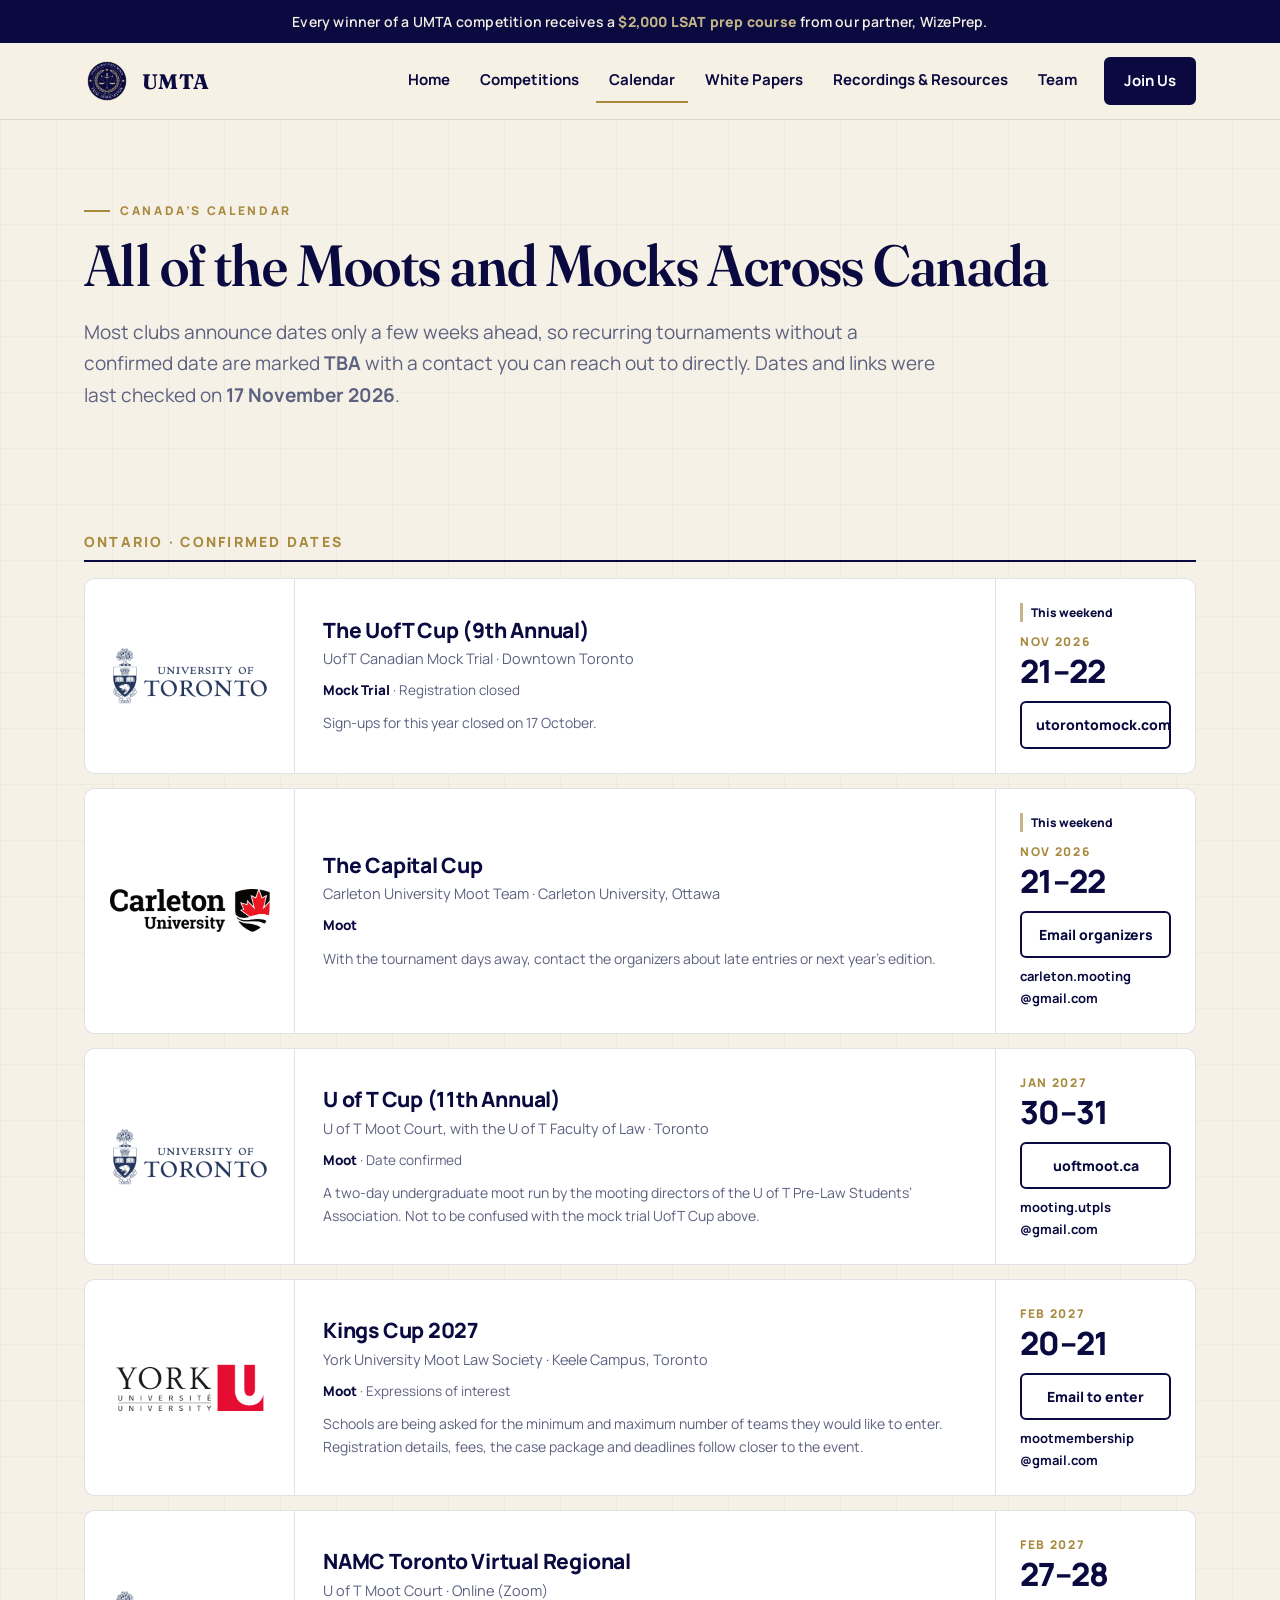
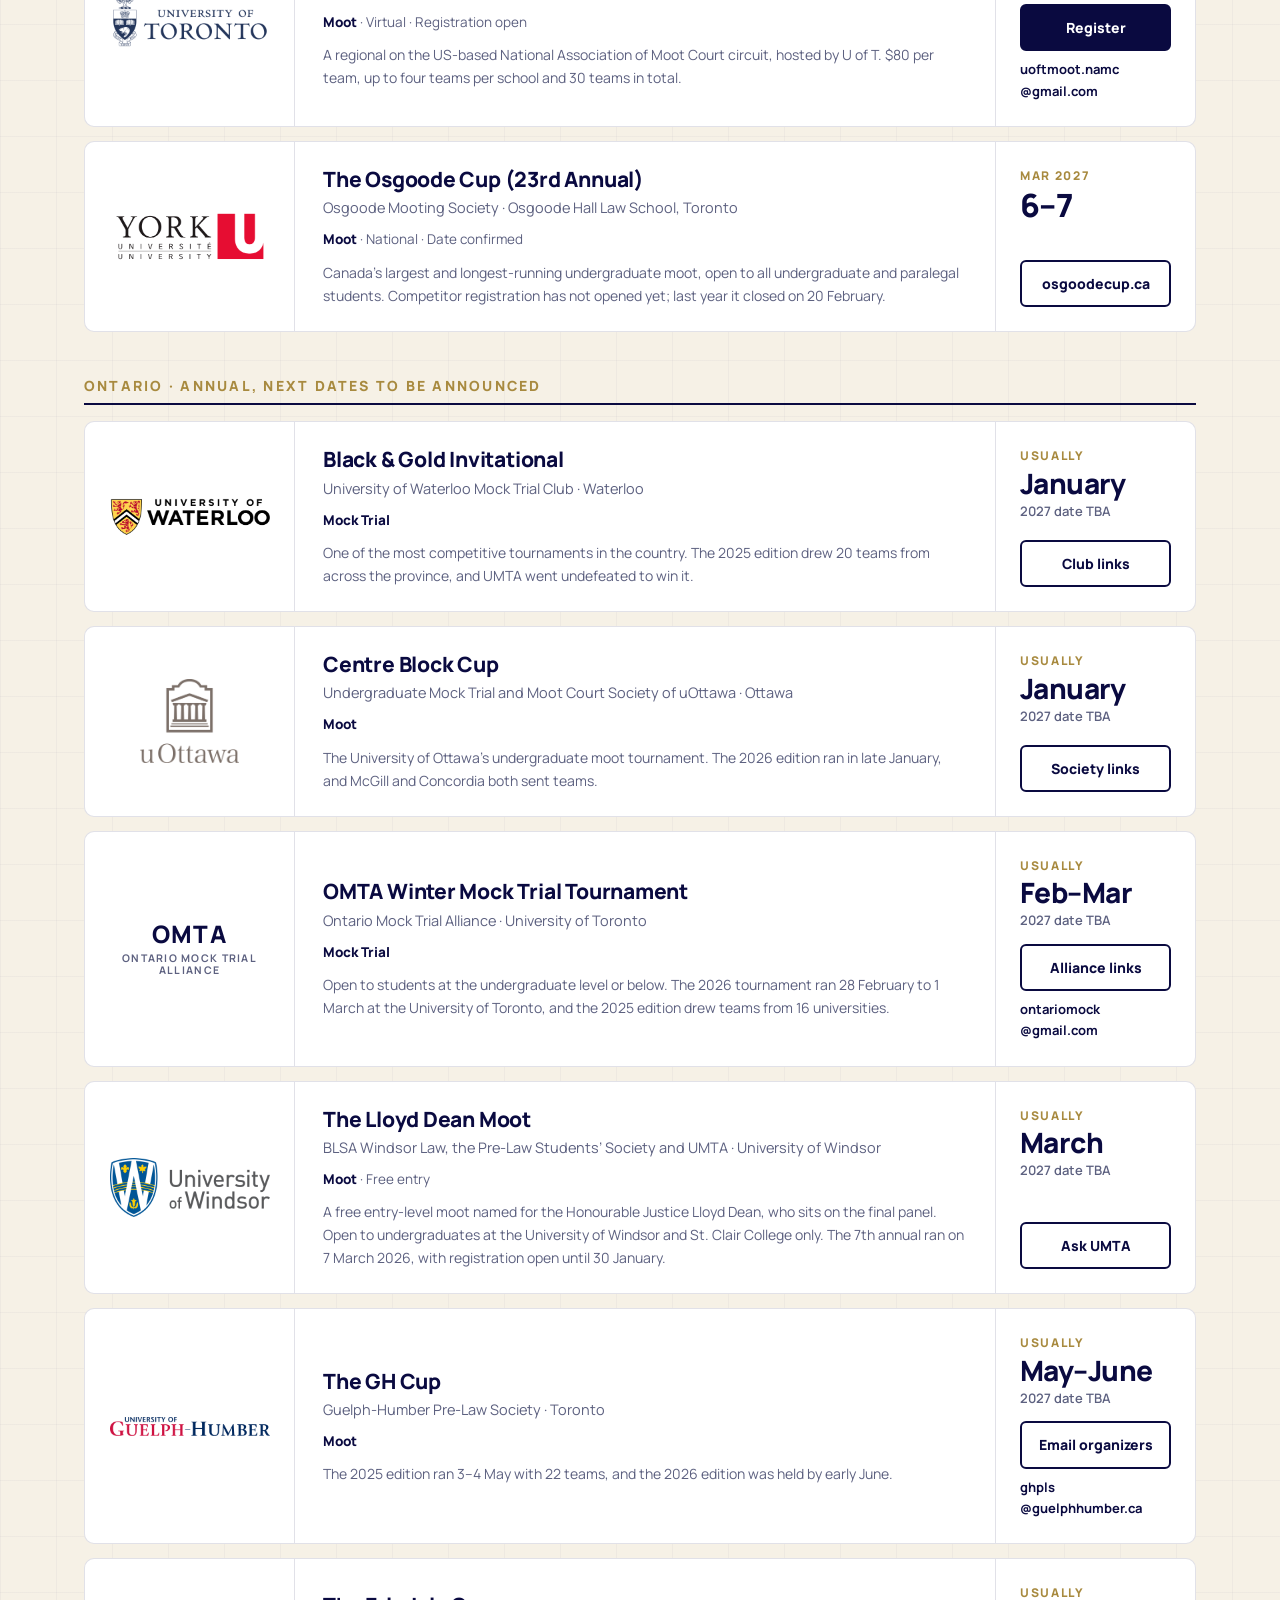
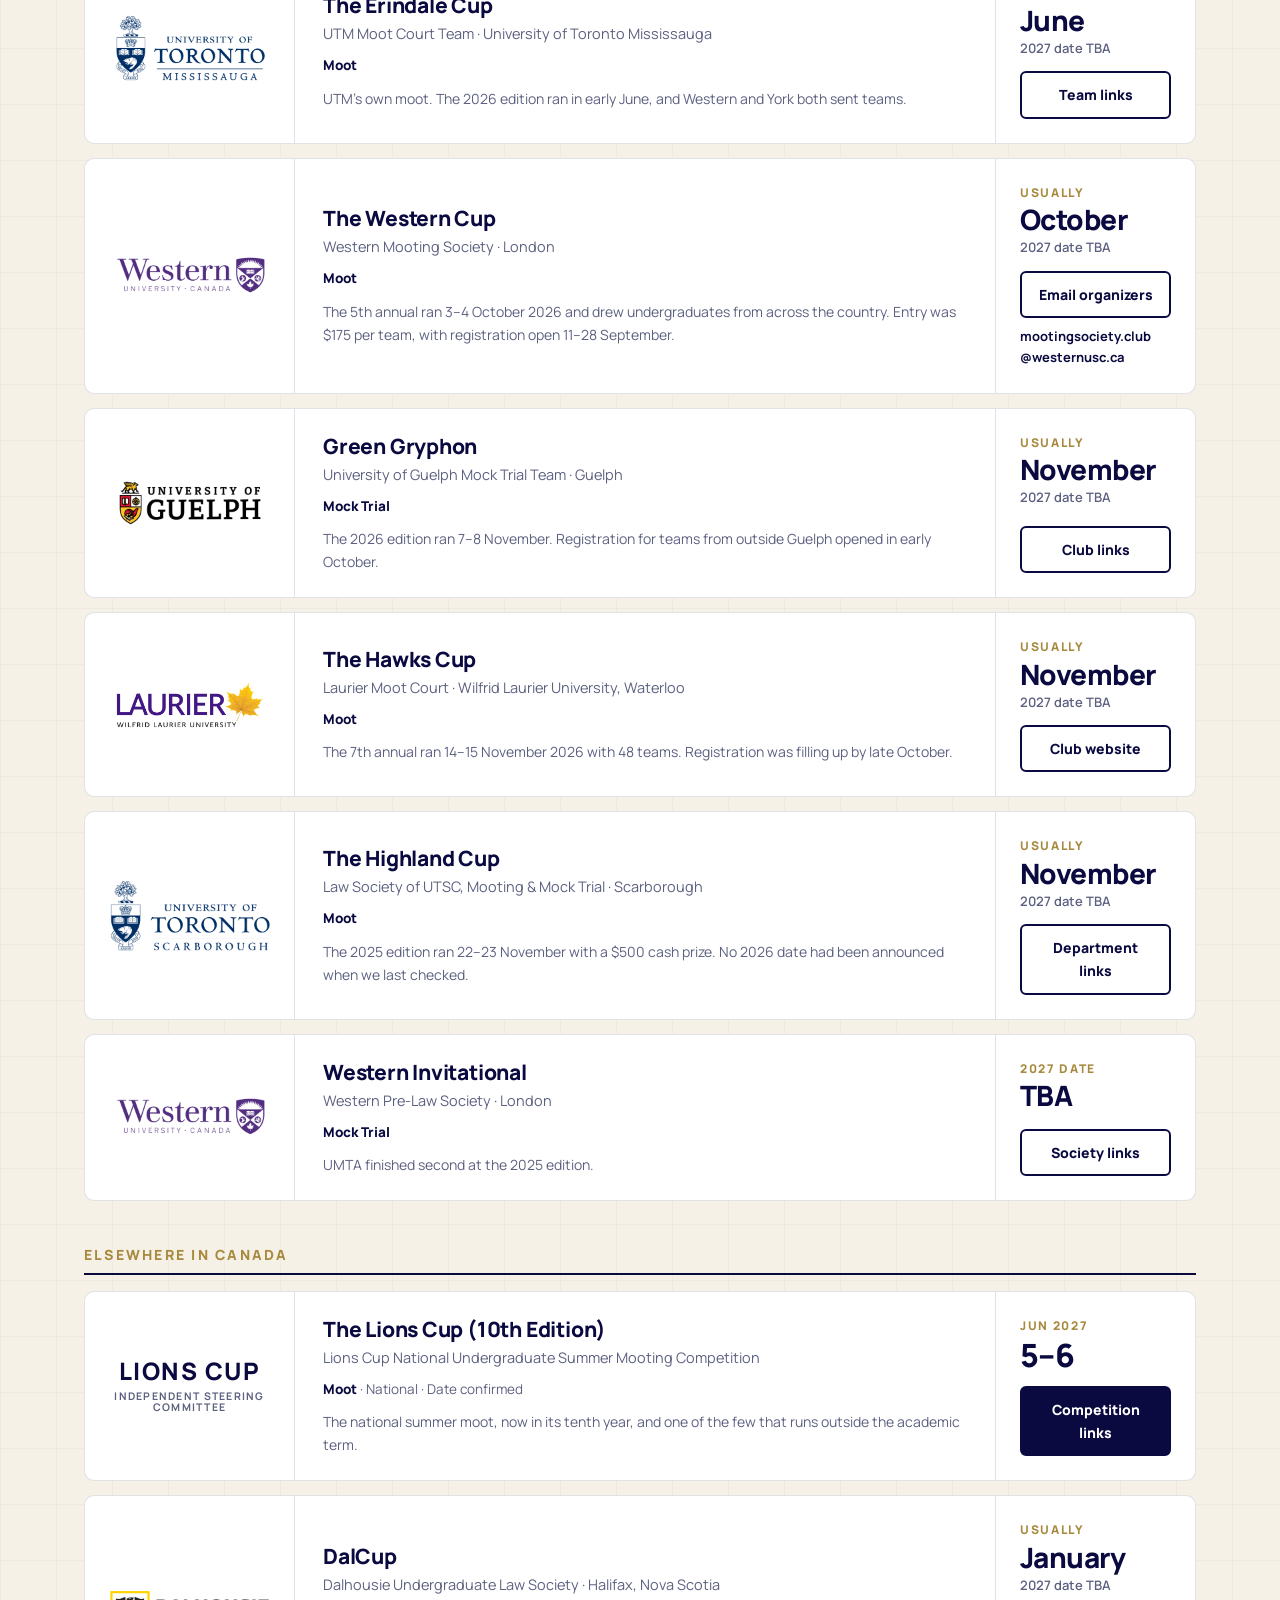
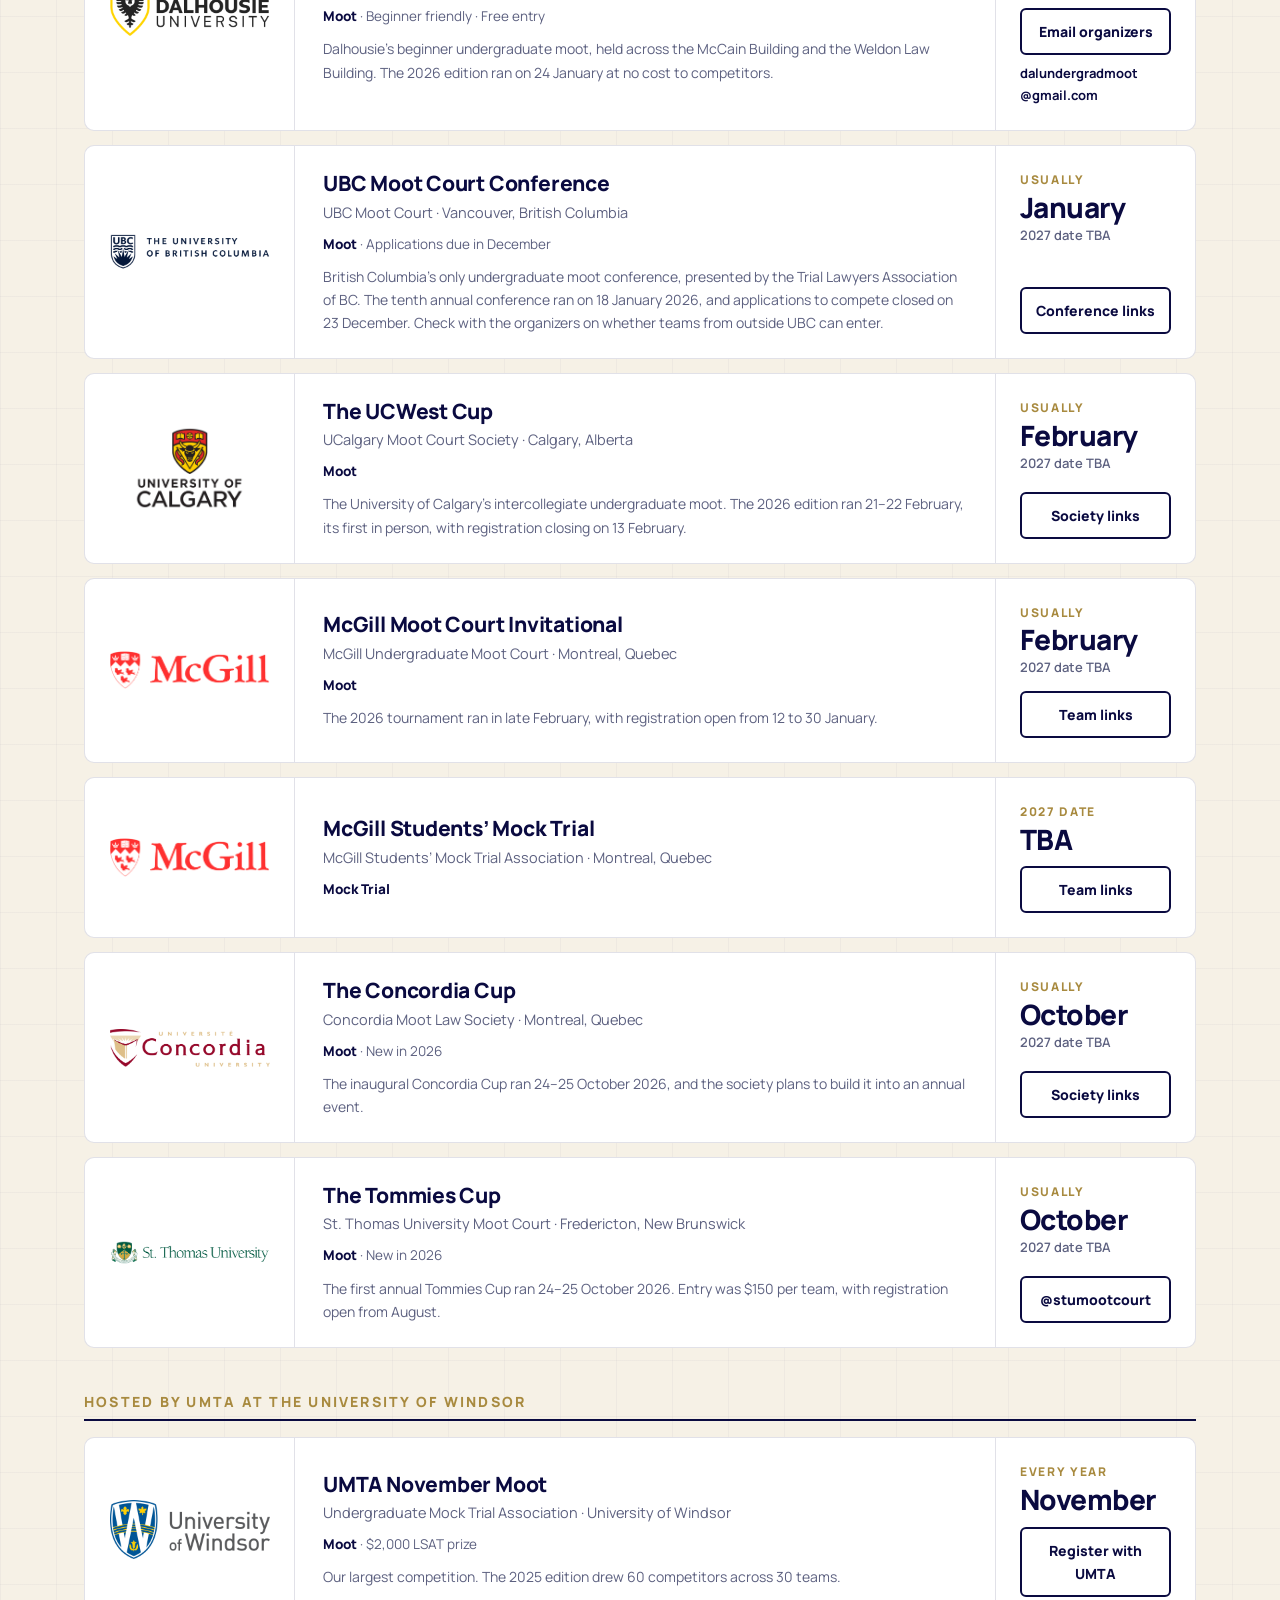
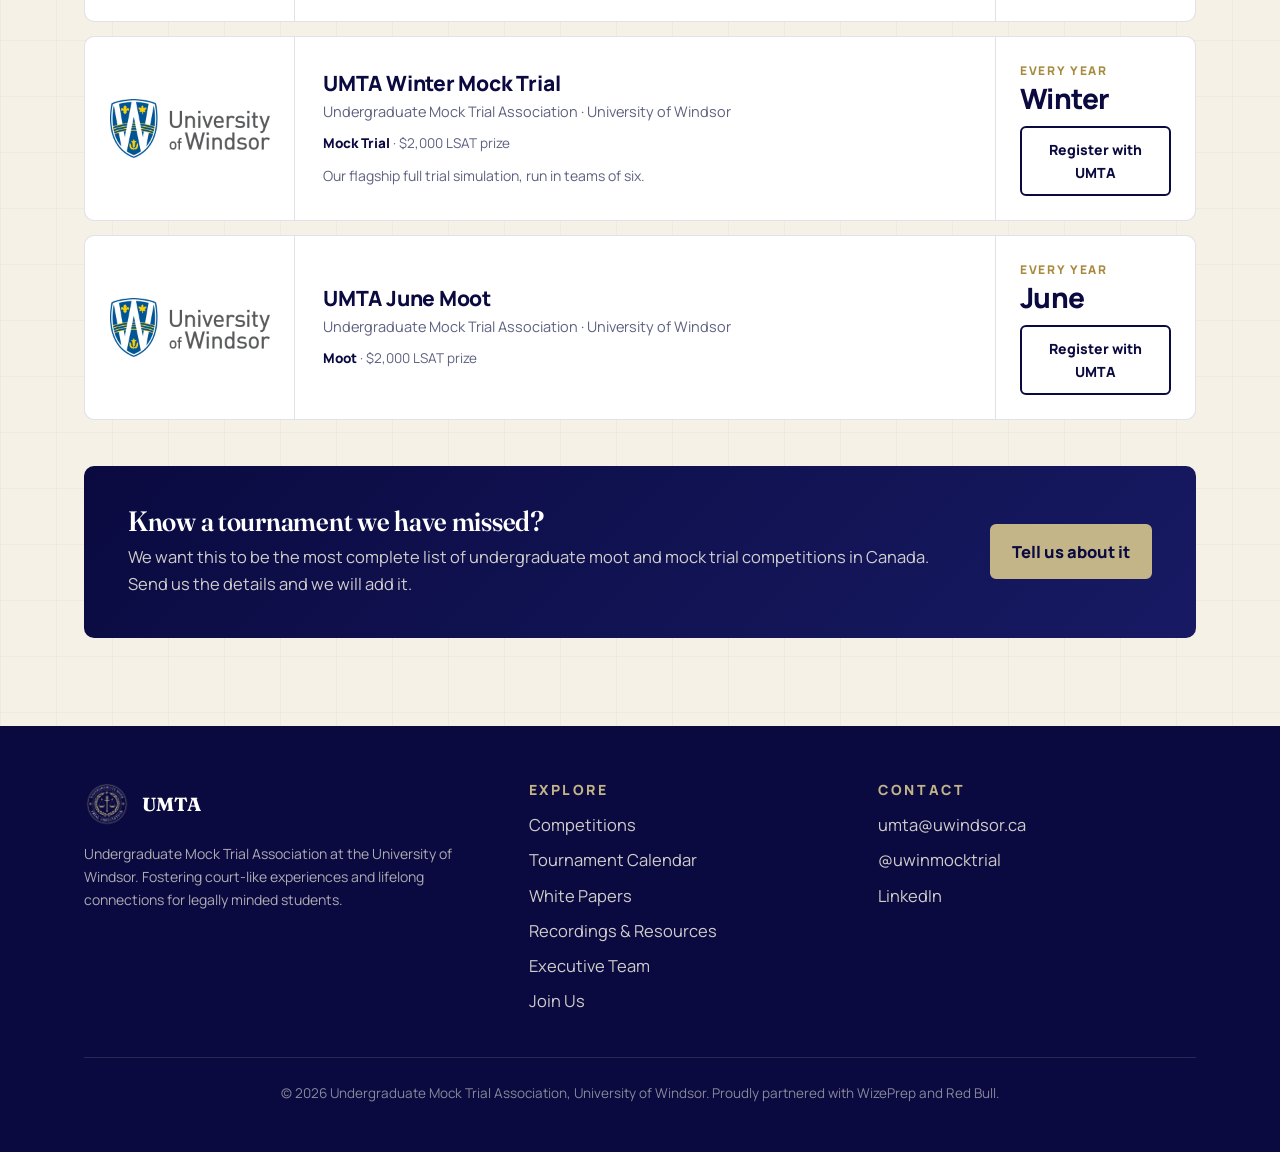
==== commit c81ddbcb: "Calendar: drop the intro box, move the TBA note under the heading Co-Authored-By: Claude Opus 5.5 <n" ====
--- a/UMTA/umta-vercel-site/calendar.html
+++ b/UMTA/umta-vercel-site/calendar.html
@@ -41,17 +41,11 @@
     <div class="container page-hero">
       <span class="eyebrow">Canada&rsquo;s Calendar</span>
       <h1>All of the Moots and Mocks Across Canada</h1>
-      <p>Every undergraduate moot and mock trial tournament we know of, in one place. Ontario first, then the biggest competitions elsewhere in Canada. Built for our own members, and open to any undergraduate student in the country looking for their next competition.</p>
+      <p>Most clubs announce dates only a few weeks ahead, so recurring tournaments without a confirmed date are marked <b>TBA</b> with a contact you can reach out to directly. Dates and links were last checked on <b>17 November 2026</b>.</p>
     </div>
 
     <section class="section">
       <div class="container">
-
-        <div class="cal-intro">
-          <p><b>Undergraduate only.</b> Law school competitions are not listed here. Everything below is open to undergraduate students.</p>
-          <p>Most clubs announce dates only a few weeks ahead, so recurring tournaments without a confirmed date are marked <b>TBA</b> with a contact you can reach out to directly. Dates and links were last checked on <b>17 November 2026</b>.</p>
-          <p>Hosting something we have missed, or spotted an error? Email <a href="mailto:umta@uwindsor.ca">umta@uwindsor.ca</a> and we will add or correct it.</p>
-        </div>
 
         <!-- ============ TOURNAMENTS (generated list) ============ -->
         <div class="cal-group">
--- a/UMTA/umta-vercel-site/styles.css
+++ b/UMTA/umta-vercel-site/styles.css
@@ -386,12 +386,6 @@
 .cal-action .email{display:block; font-size:13px; color:var(--muted); margin-top:8px}
 .cal-action .email a{color:var(--navy); font-weight:700}
 
-.cal-intro{
-  background:var(--paper); border:1px solid var(--line); border-left:4px solid var(--gold-2);
-  border-radius:0 var(--radius-sm) var(--radius-sm) 0; padding:20px 24px; margin-bottom:40px;
-}
-.cal-intro p{margin:0; color:var(--muted); font-size:15px}
-.cal-intro p + p{margin-top:9px}
 
 @media (max-width: 1020px){
   .cal-item{grid-template-columns:170px minmax(0,1fr) 180px}
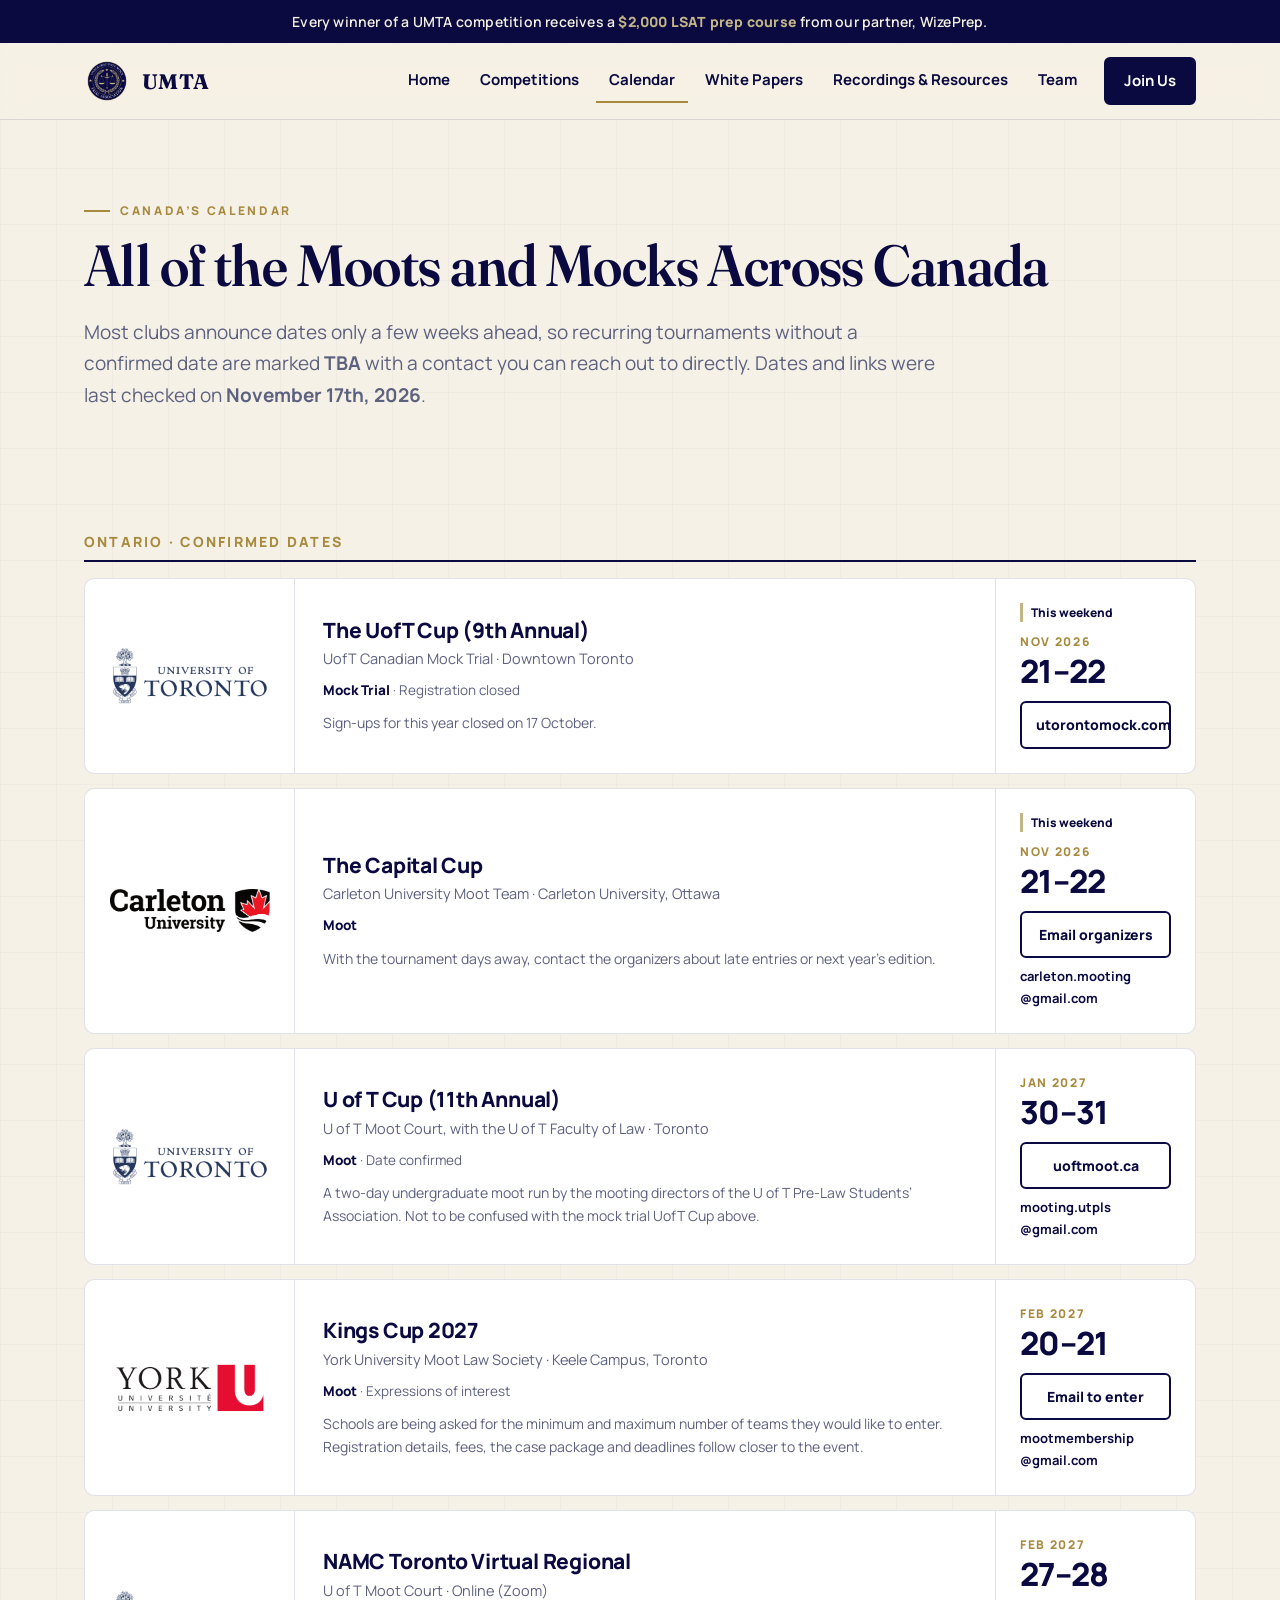
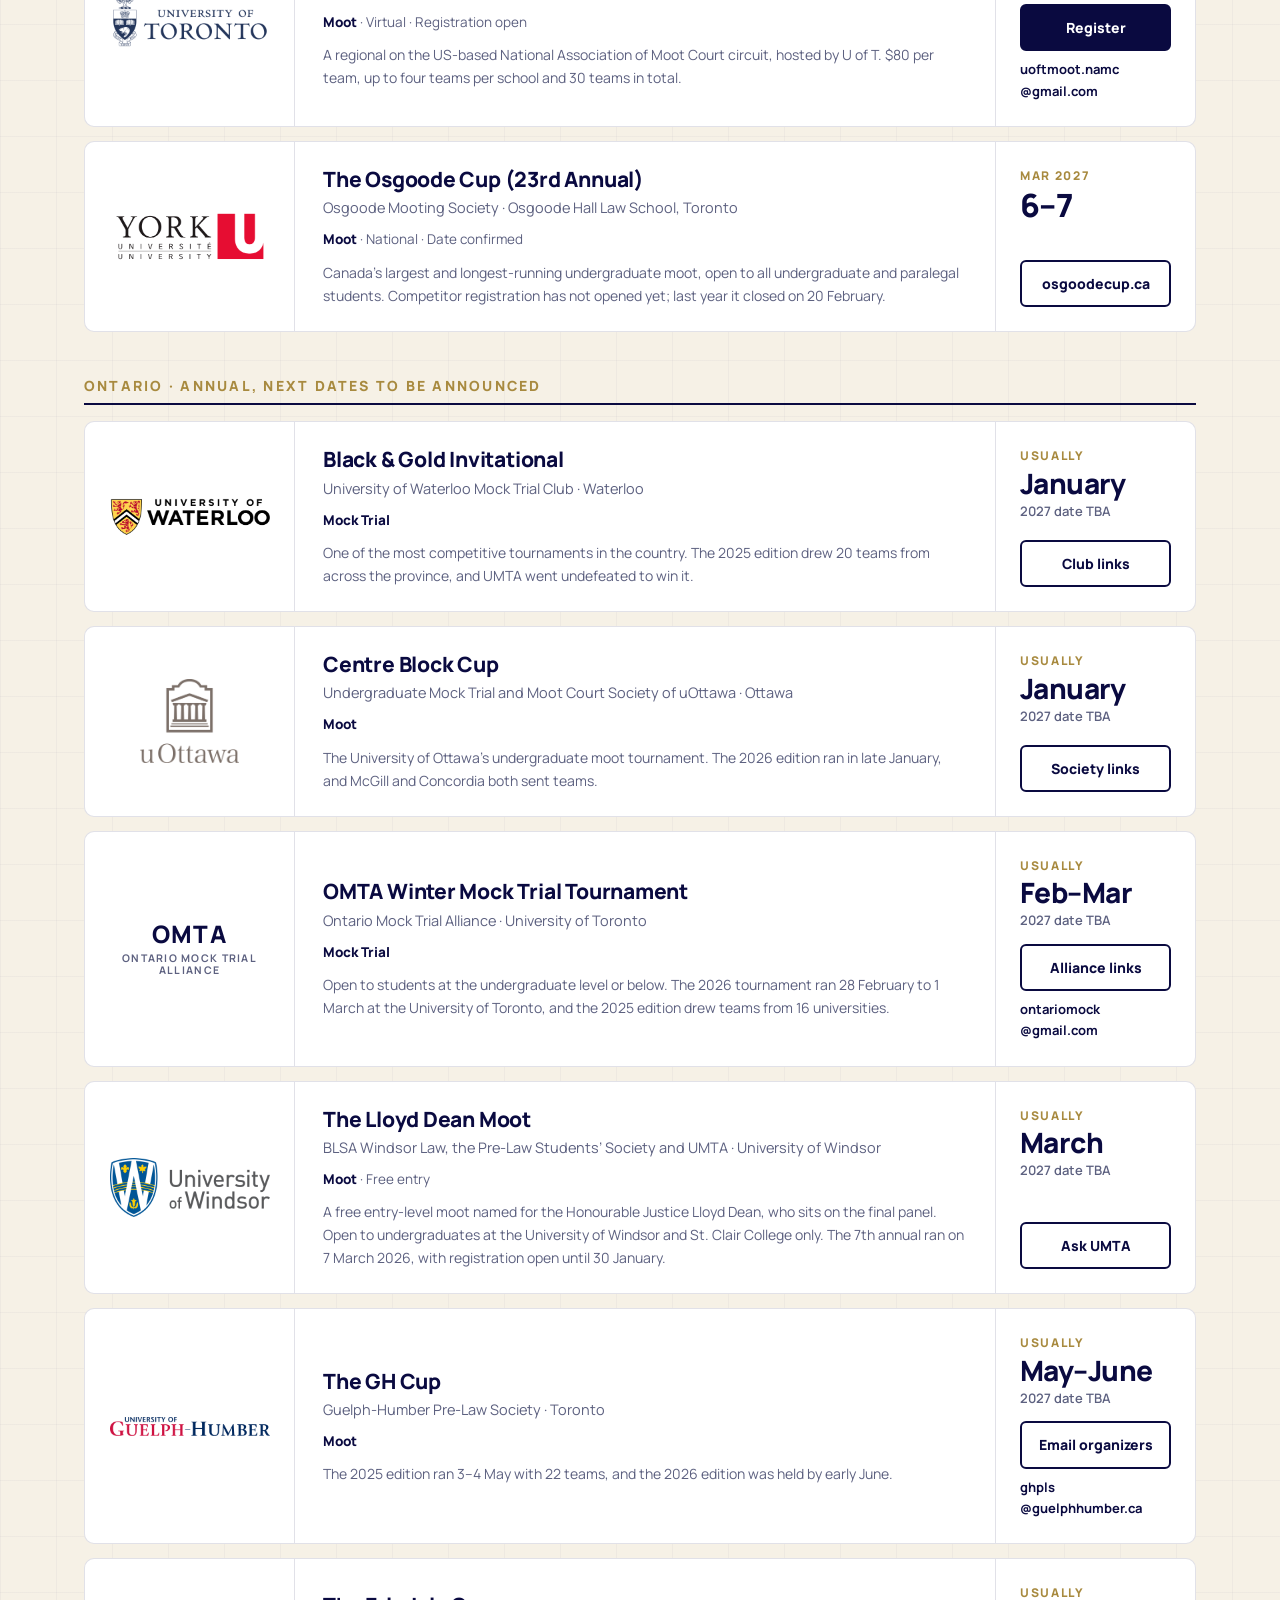
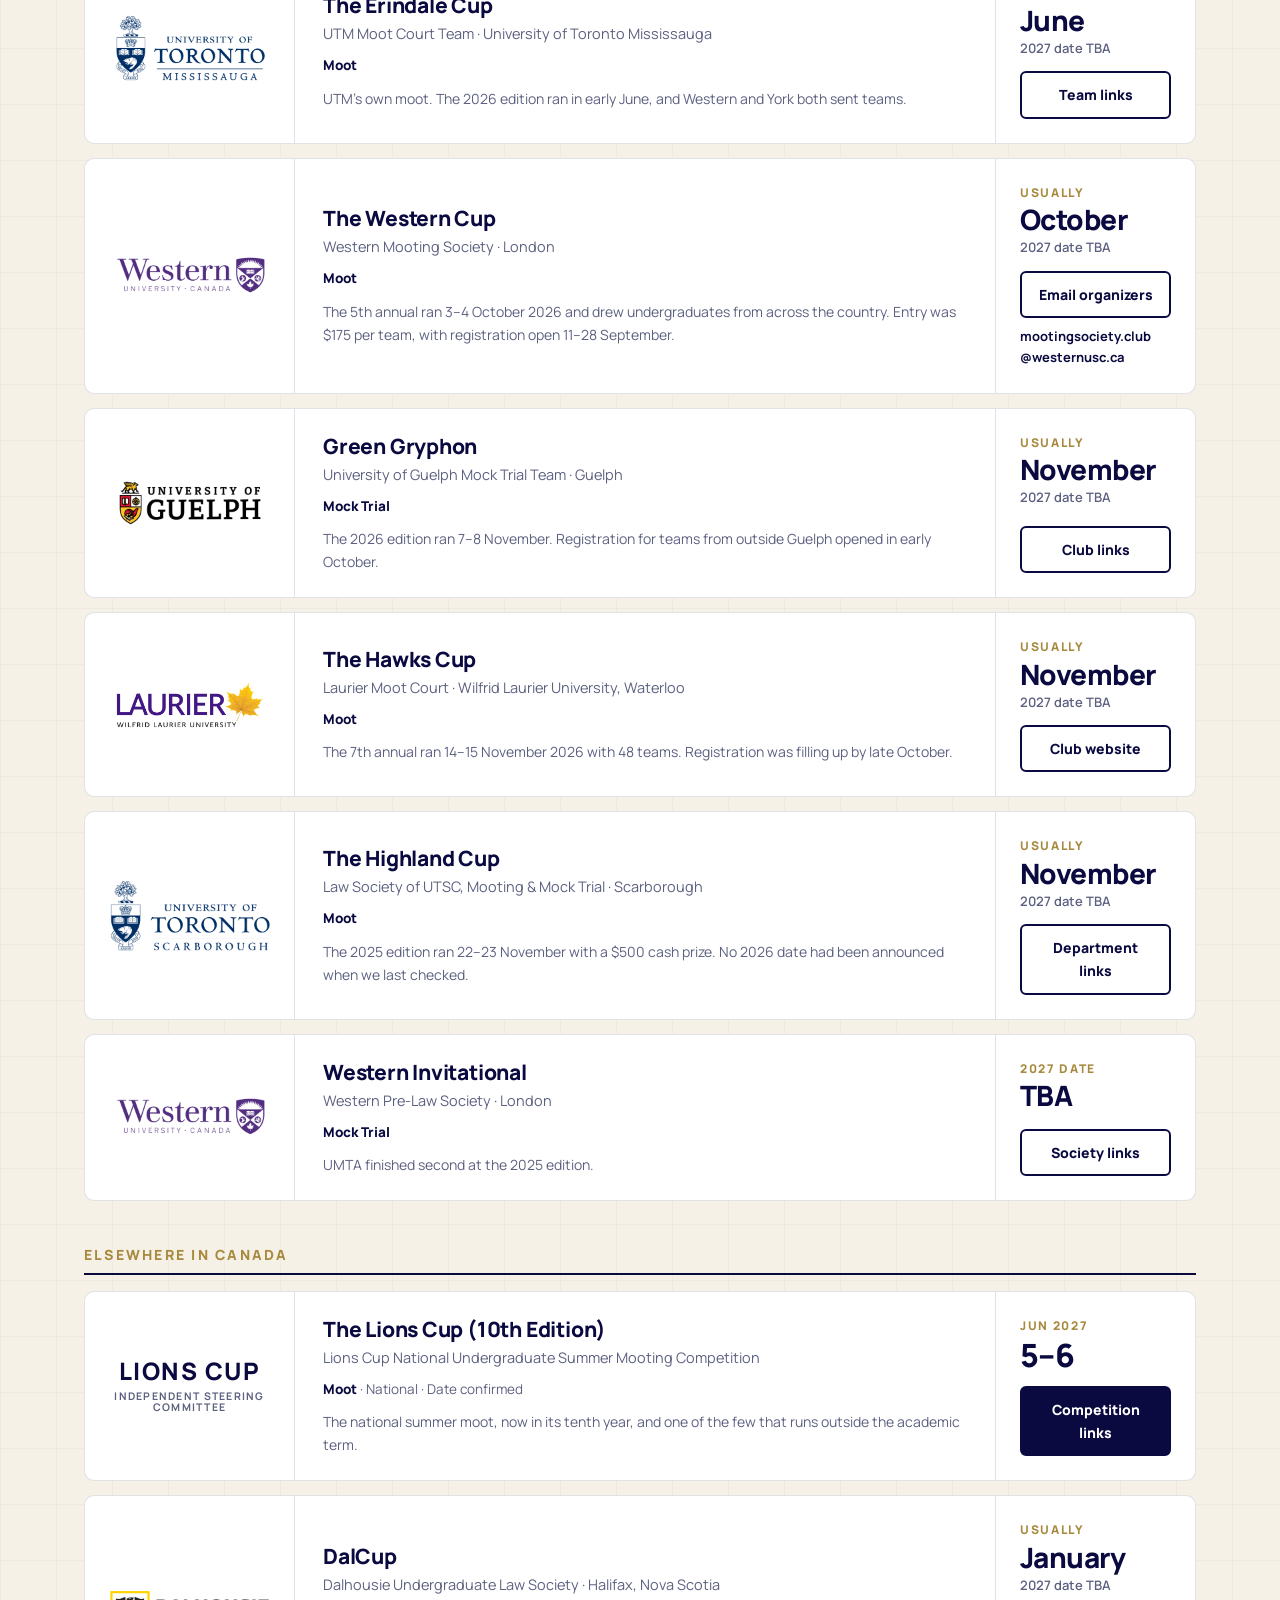
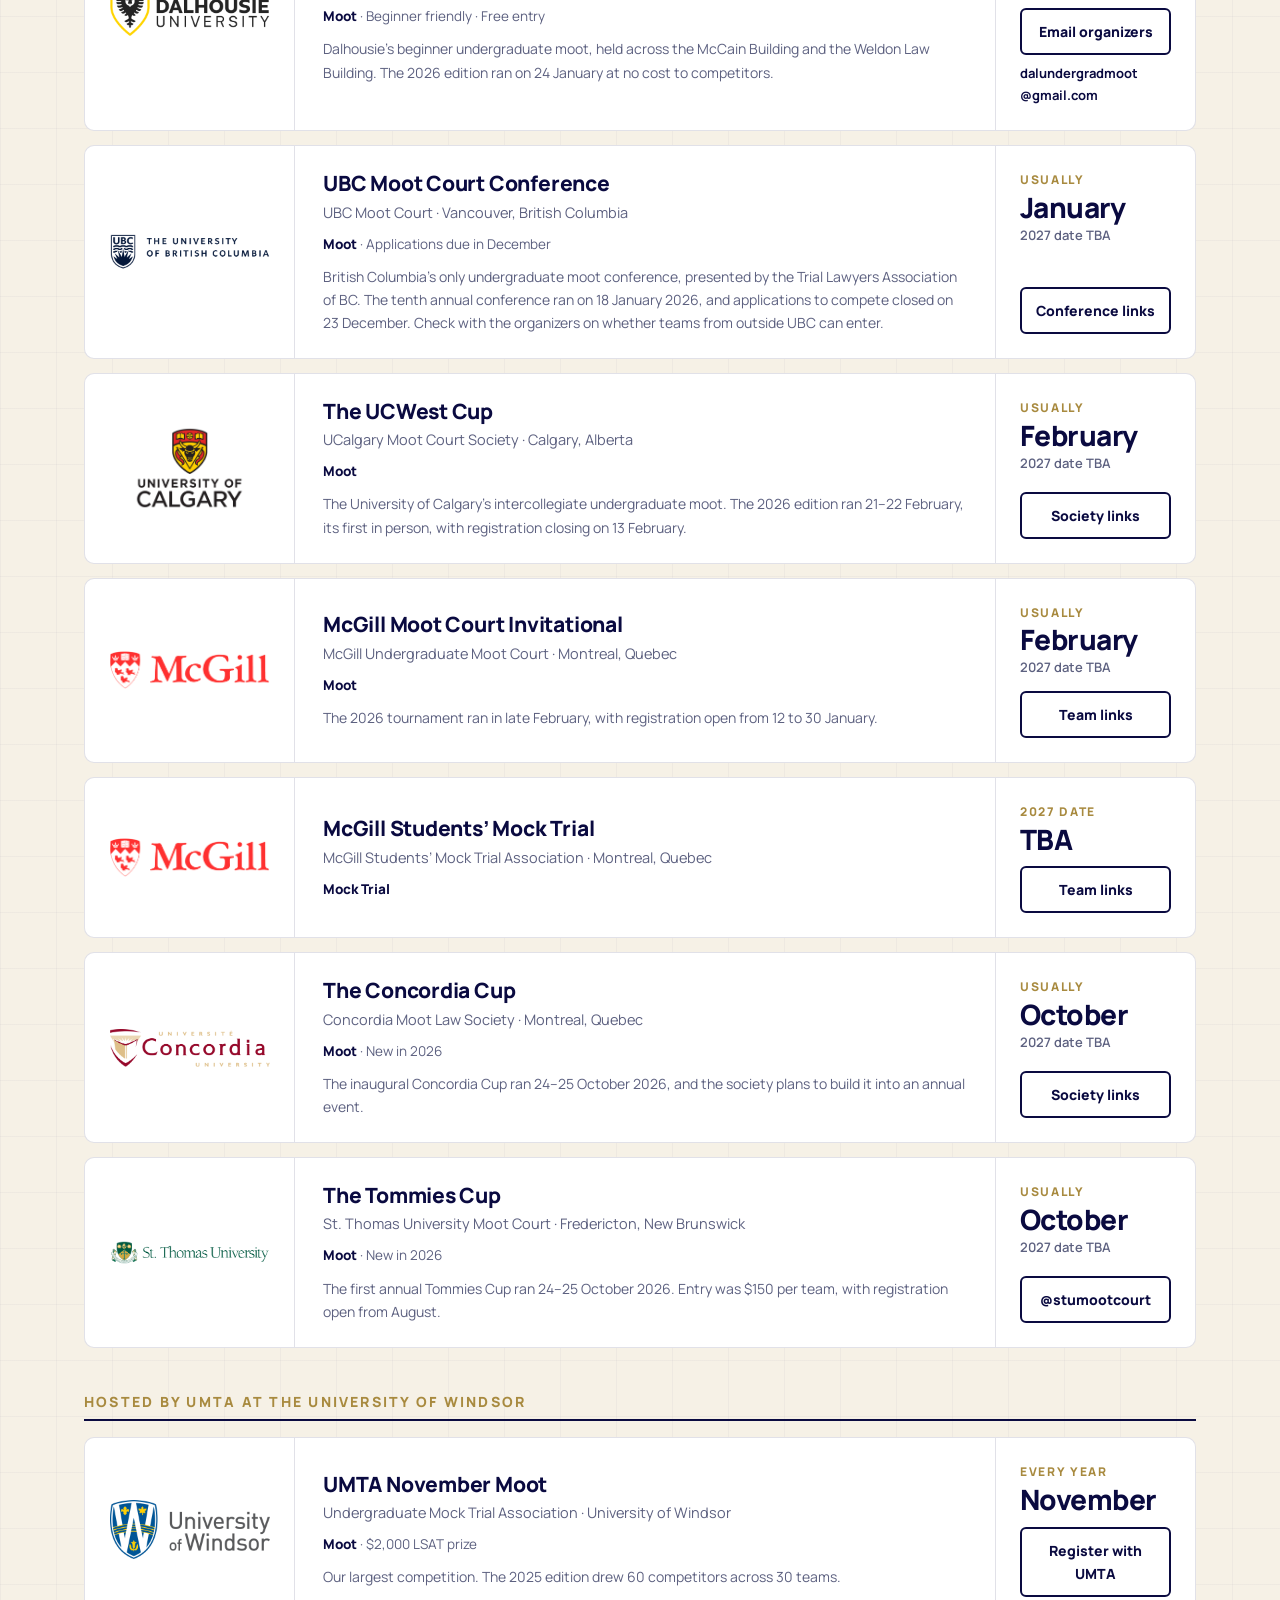
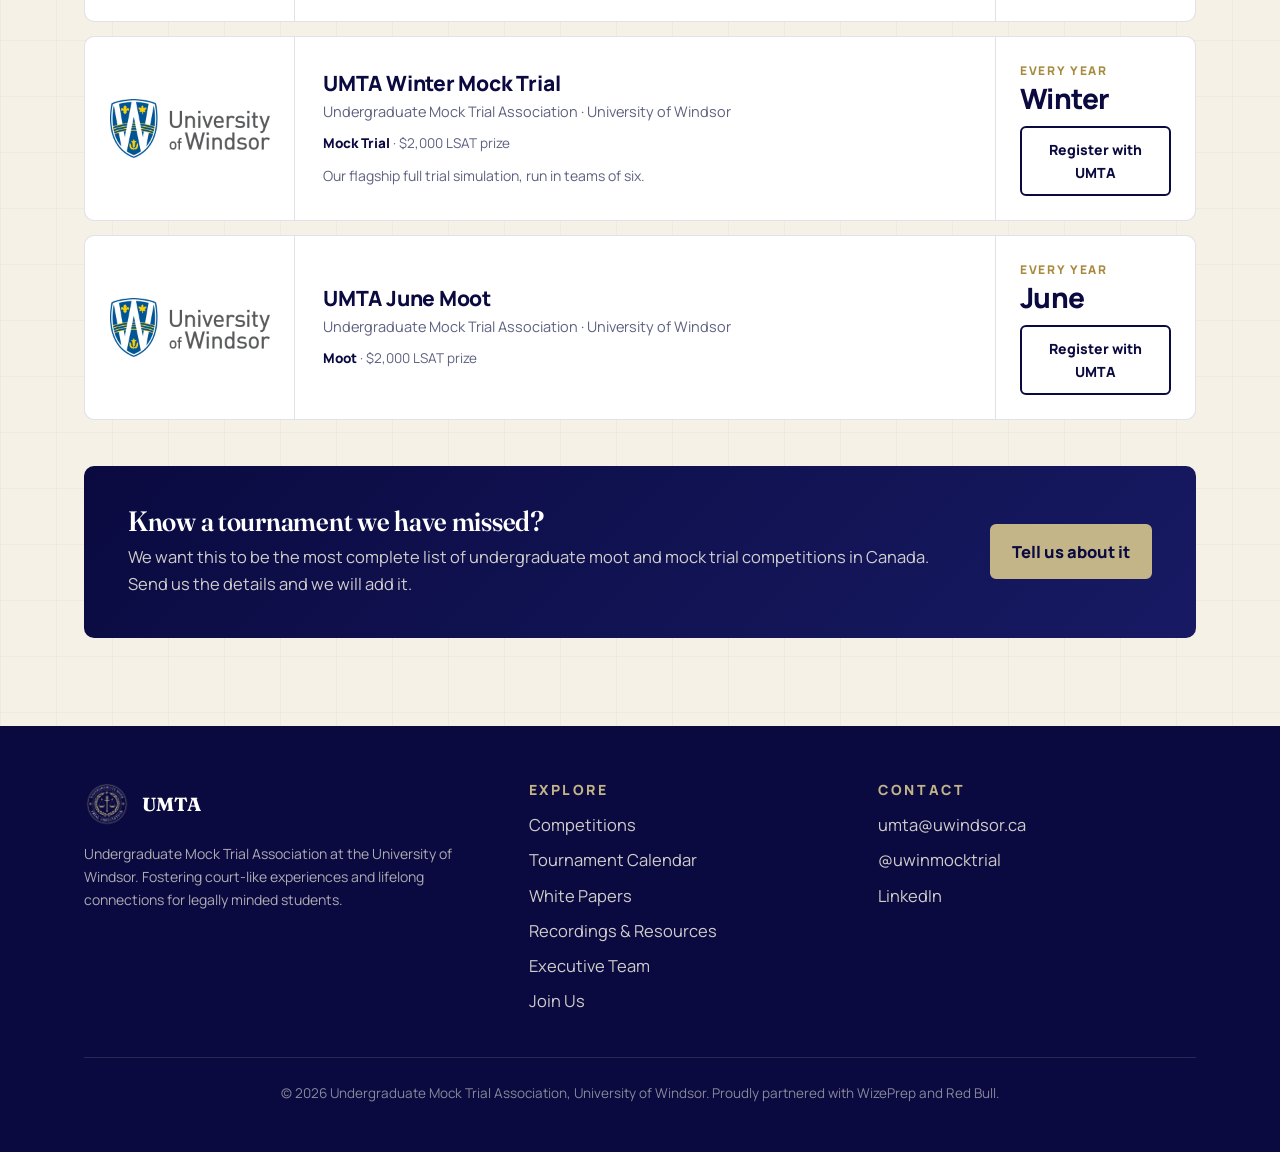
==== commit 669eace7: "Calendar: write the last-checked date as November 17th, 2026 Co-Authored-By: Claude Opus 5.5 <norepl" ====
--- a/UMTA/umta-vercel-site/calendar.html
+++ b/UMTA/umta-vercel-site/calendar.html
@@ -41,7 +41,7 @@
     <div class="container page-hero">
       <span class="eyebrow">Canada&rsquo;s Calendar</span>
       <h1>All of the Moots and Mocks Across Canada</h1>
-      <p>Most clubs announce dates only a few weeks ahead, so recurring tournaments without a confirmed date are marked <b>TBA</b> with a contact you can reach out to directly. Dates and links were last checked on <b>17 November 2026</b>.</p>
+      <p>Most clubs announce dates only a few weeks ahead, so recurring tournaments without a confirmed date are marked <b>TBA</b> with a contact you can reach out to directly. Dates and links were last checked on <b>November 17th, 2026</b>.</p>
     </div>
 
     <section class="section">
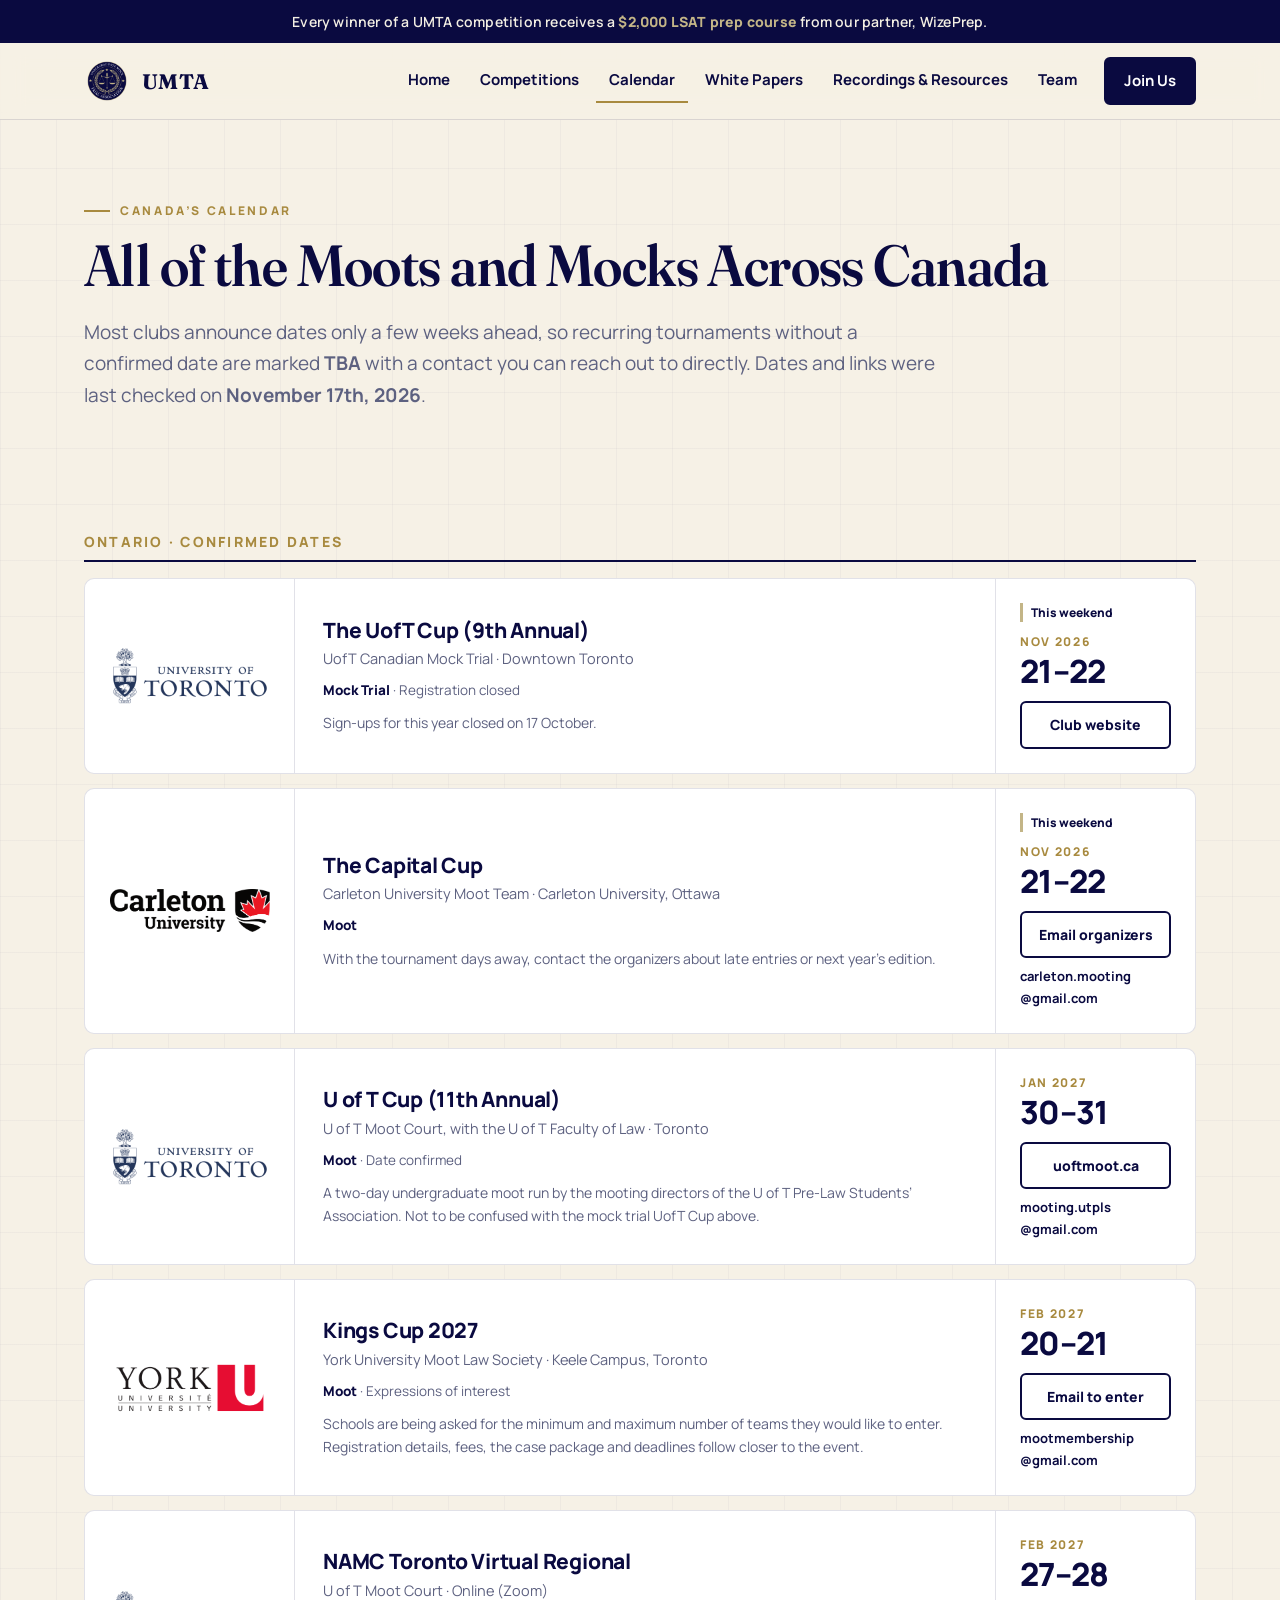
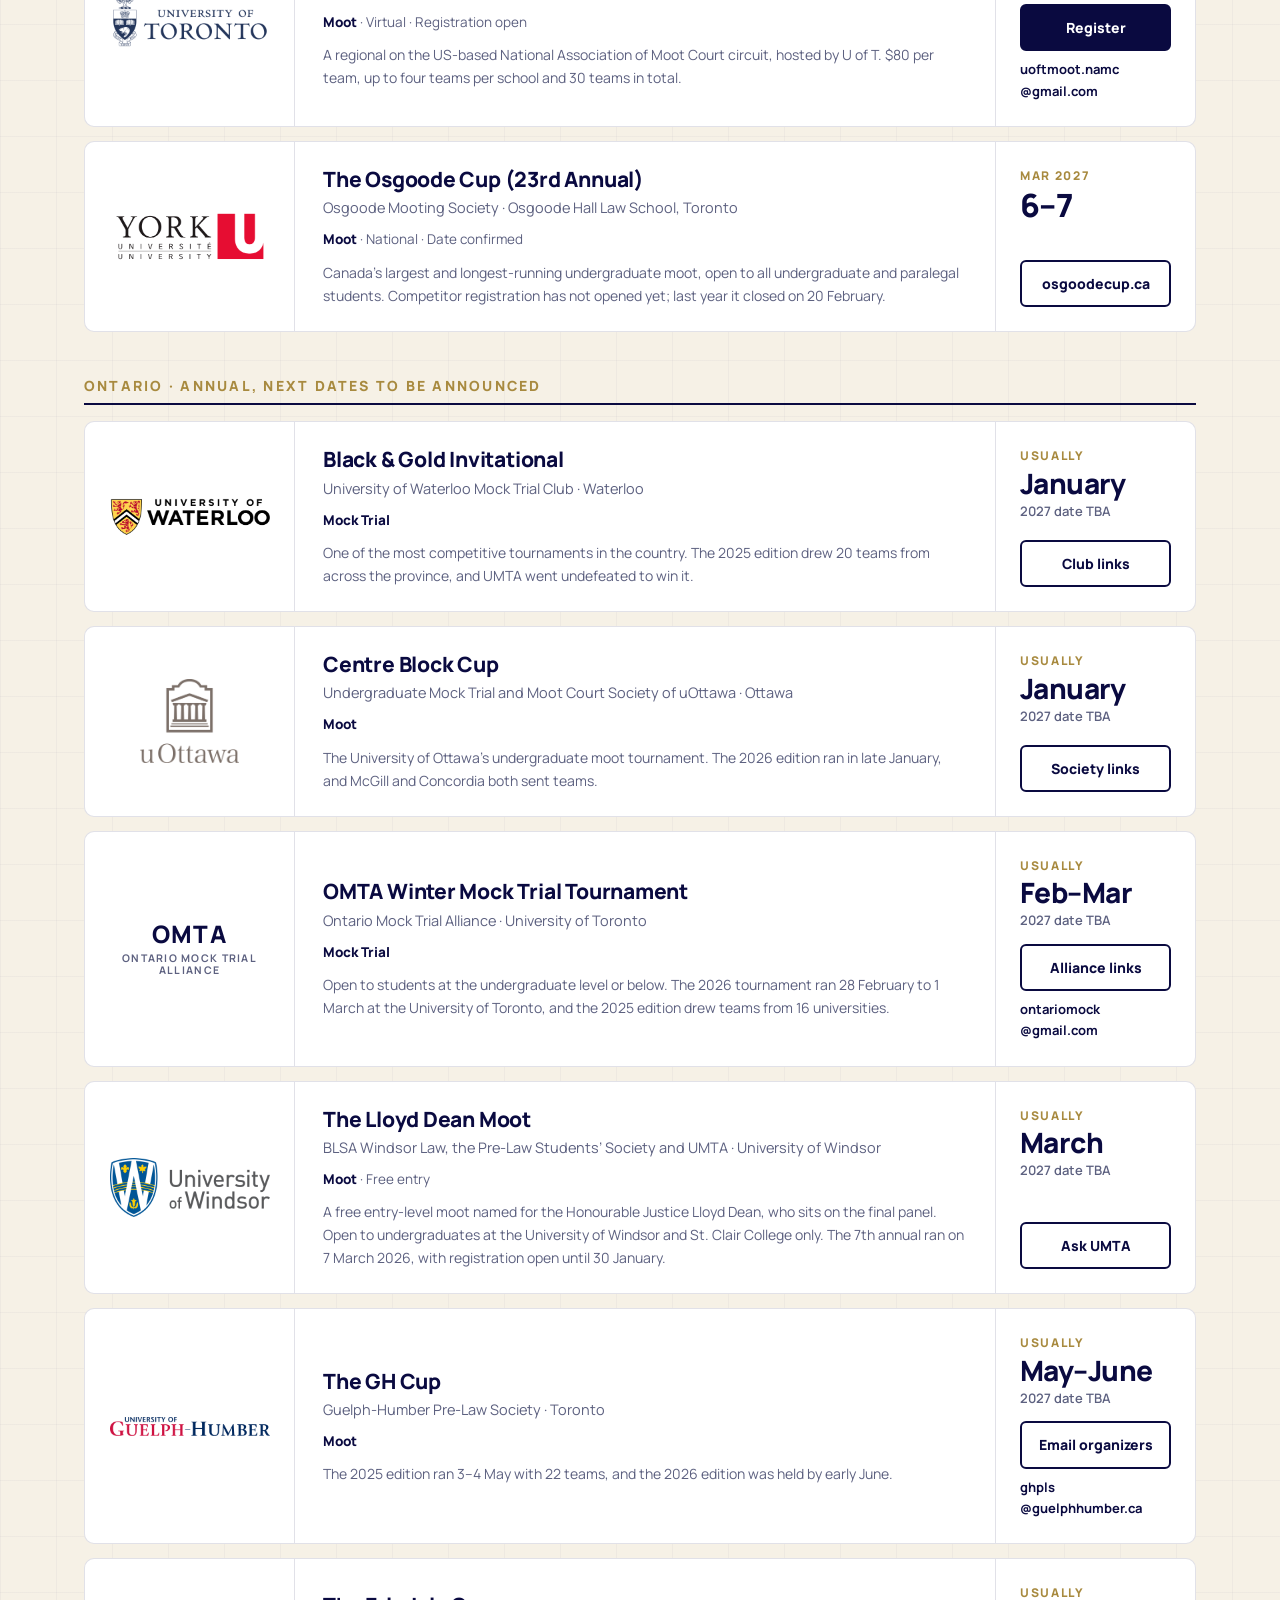
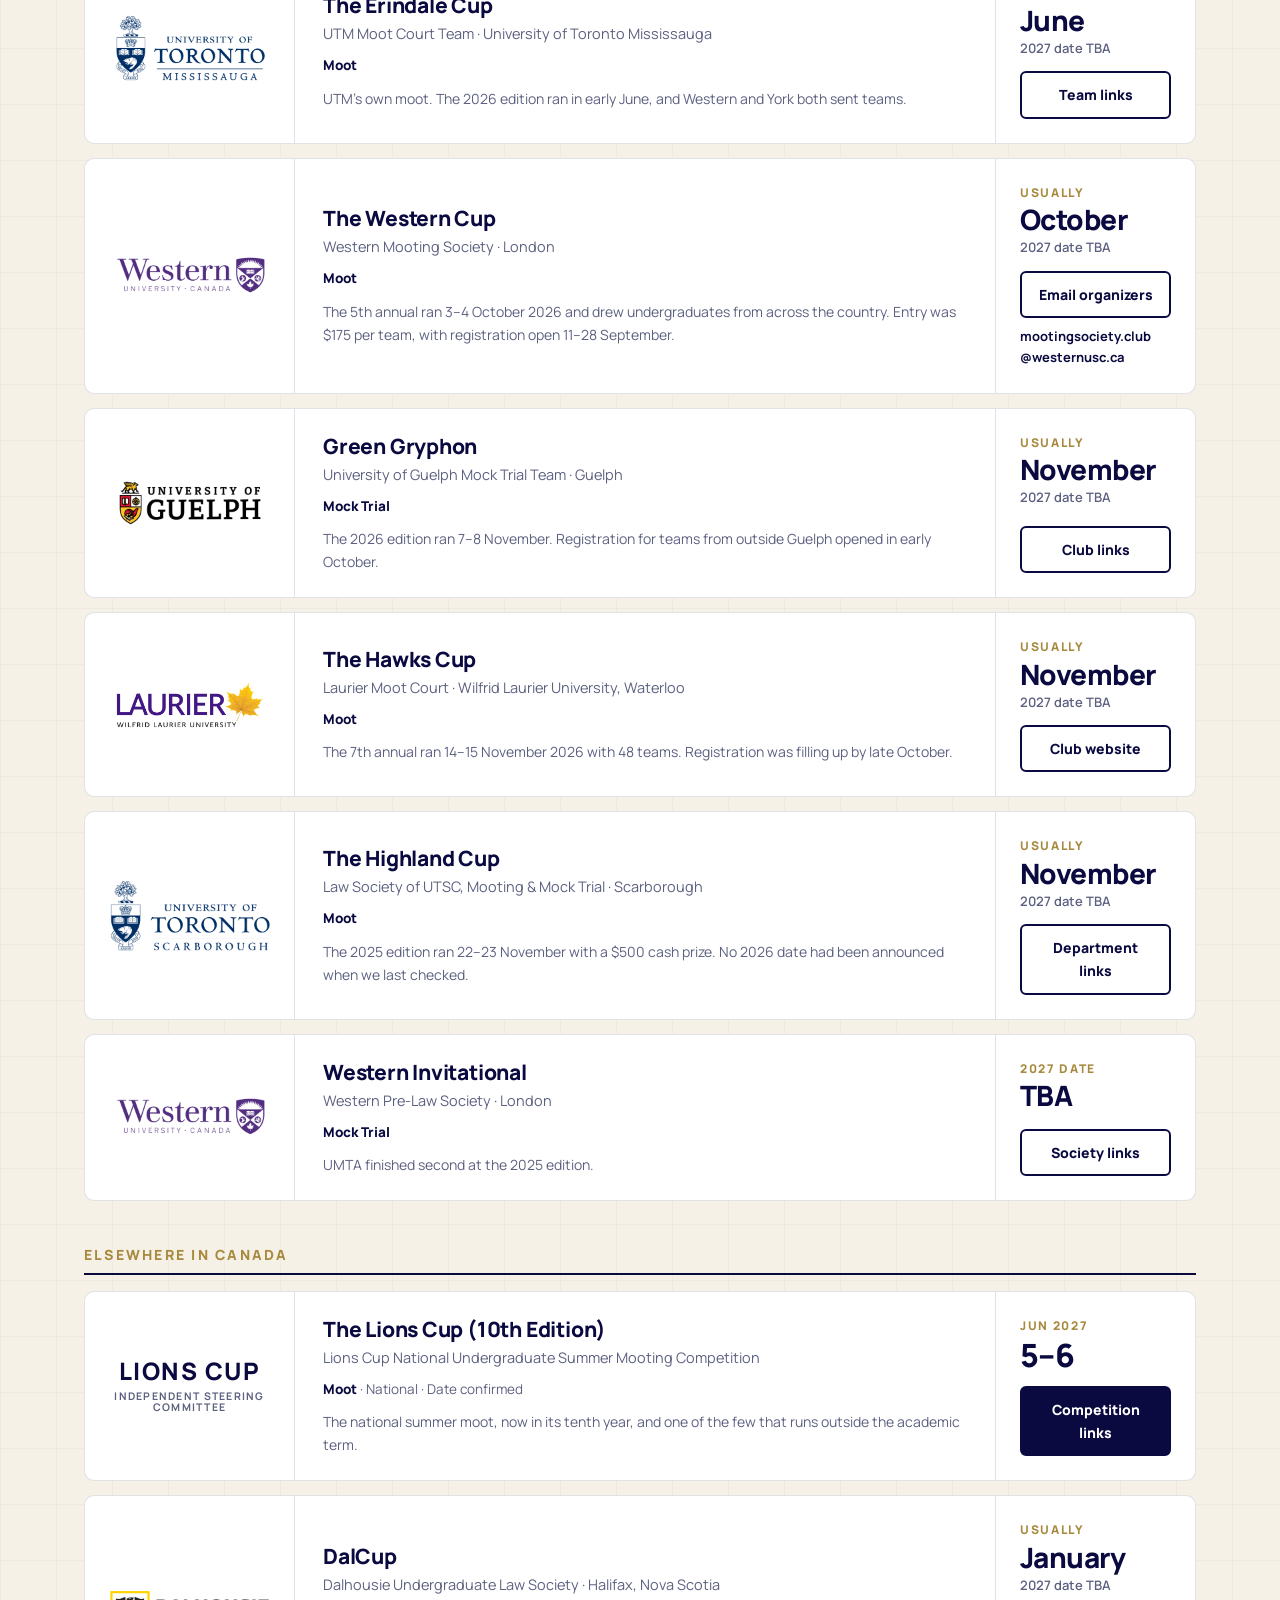
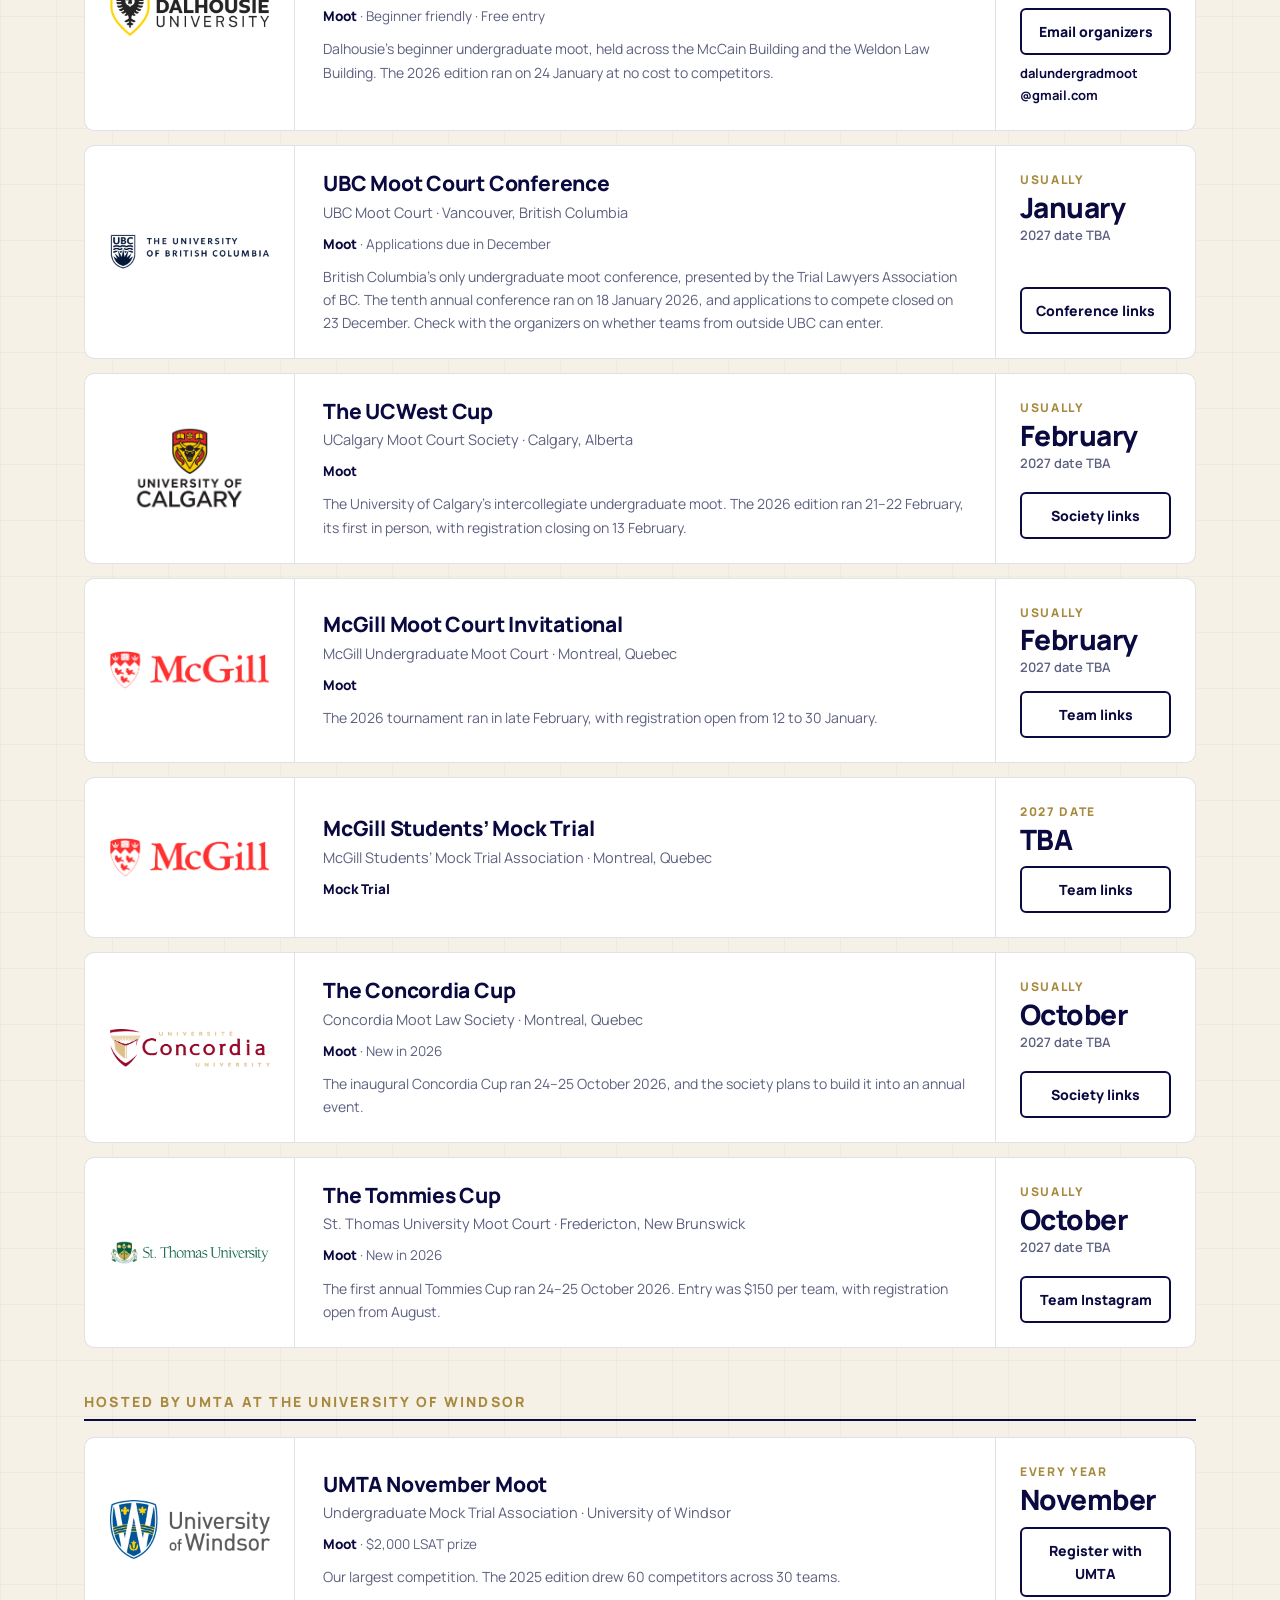
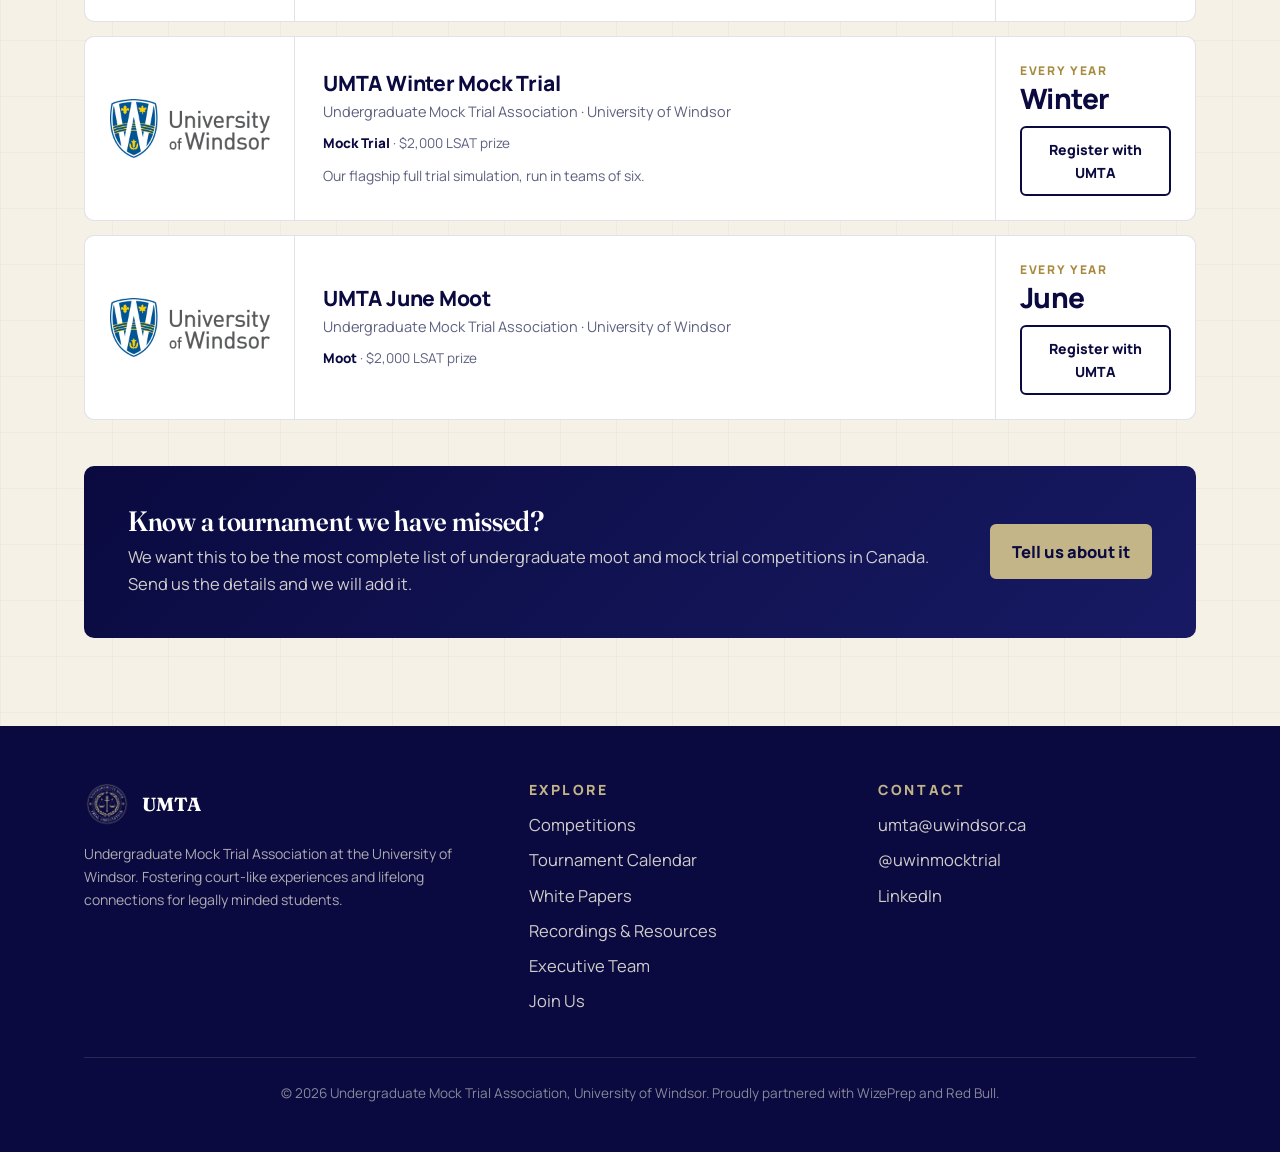
==== commit 484b3846: "Calendar: shorten two button labels that overflowed their buttons Co-Authored-By: Claude Opus 5.5 <n" ====
--- a/UMTA/umta-vercel-site/calendar.html
+++ b/UMTA/umta-vercel-site/calendar.html
@@ -62,7 +62,7 @@
               </div>
               <div class="cal-date"><span class="flag">This weekend</span><span class="lbl">Nov 2026</span><span class="day">21&ndash;22</span></div>
               <div class="cal-action">
-                <a class="cta ghost" href="https://www.utorontomock.com/" target="_blank" rel="noopener">utorontomock.com</a>
+                <a class="cta ghost" href="https://www.utorontomock.com/" target="_blank" rel="noopener">Club website</a>
               </div>
             </article>
 
@@ -419,7 +419,7 @@
               </div>
               <div class="cal-date tba"><span class="lbl">Usually</span><span class="day">October</span><span class="sub">2027 date TBA</span></div>
               <div class="cal-action">
-                <a class="cta ghost" href="https://www.instagram.com/stumootcourt/" target="_blank" rel="noopener">@stumootcourt</a>
+                <a class="cta ghost" href="https://www.instagram.com/stumootcourt/" target="_blank" rel="noopener">Team Instagram</a>
               </div>
             </article>
 
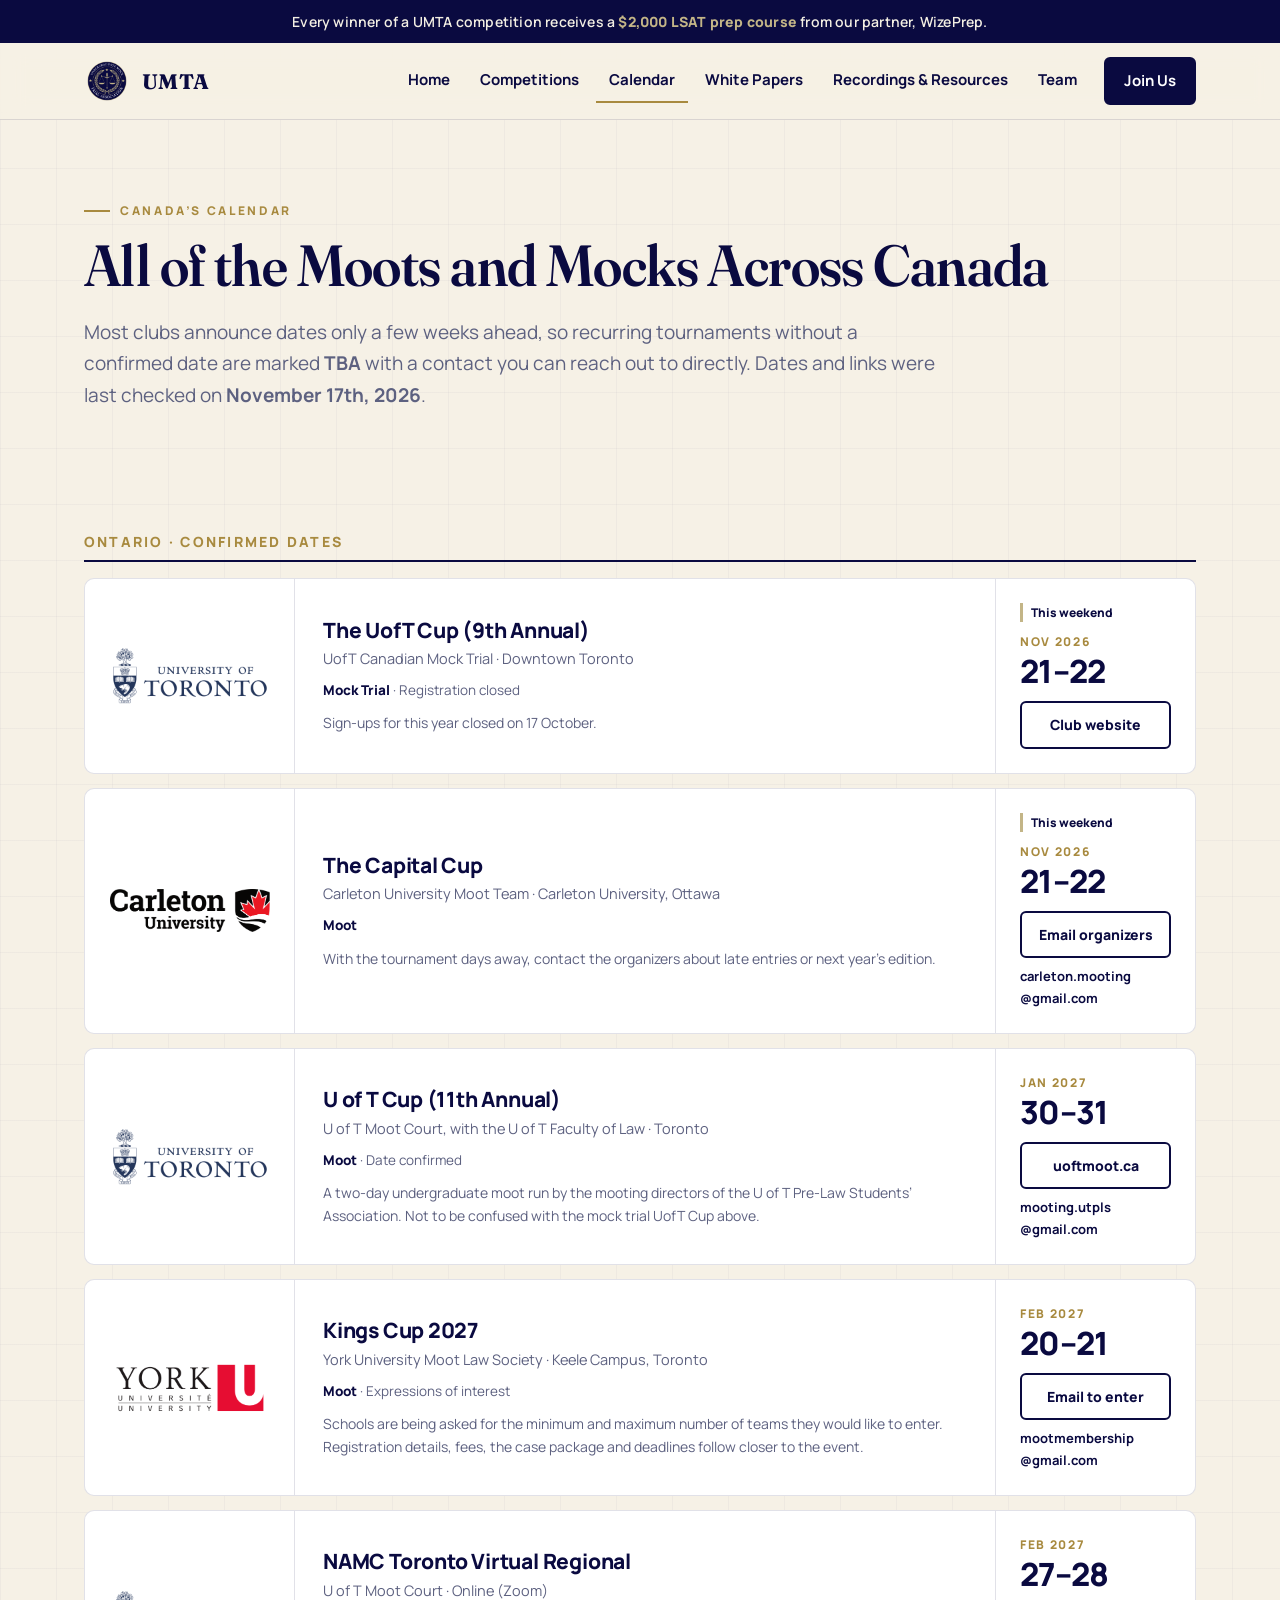
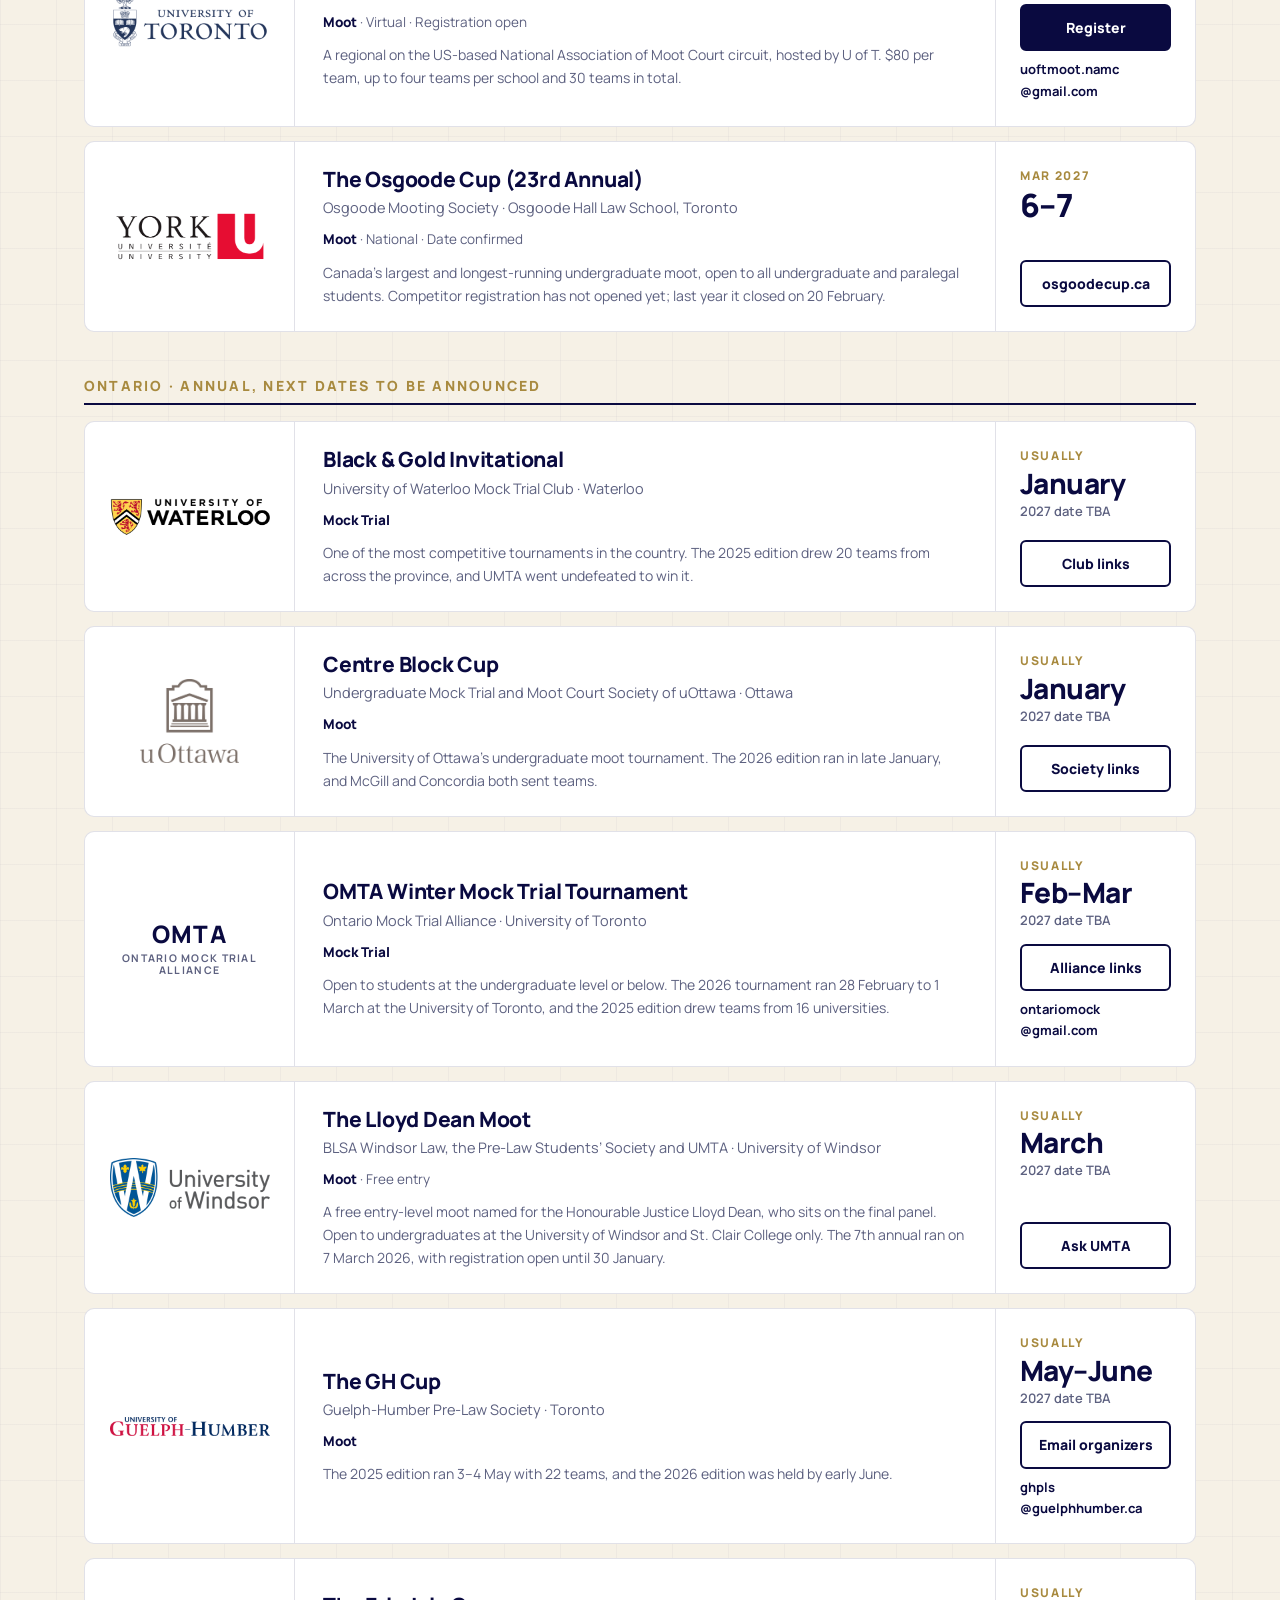
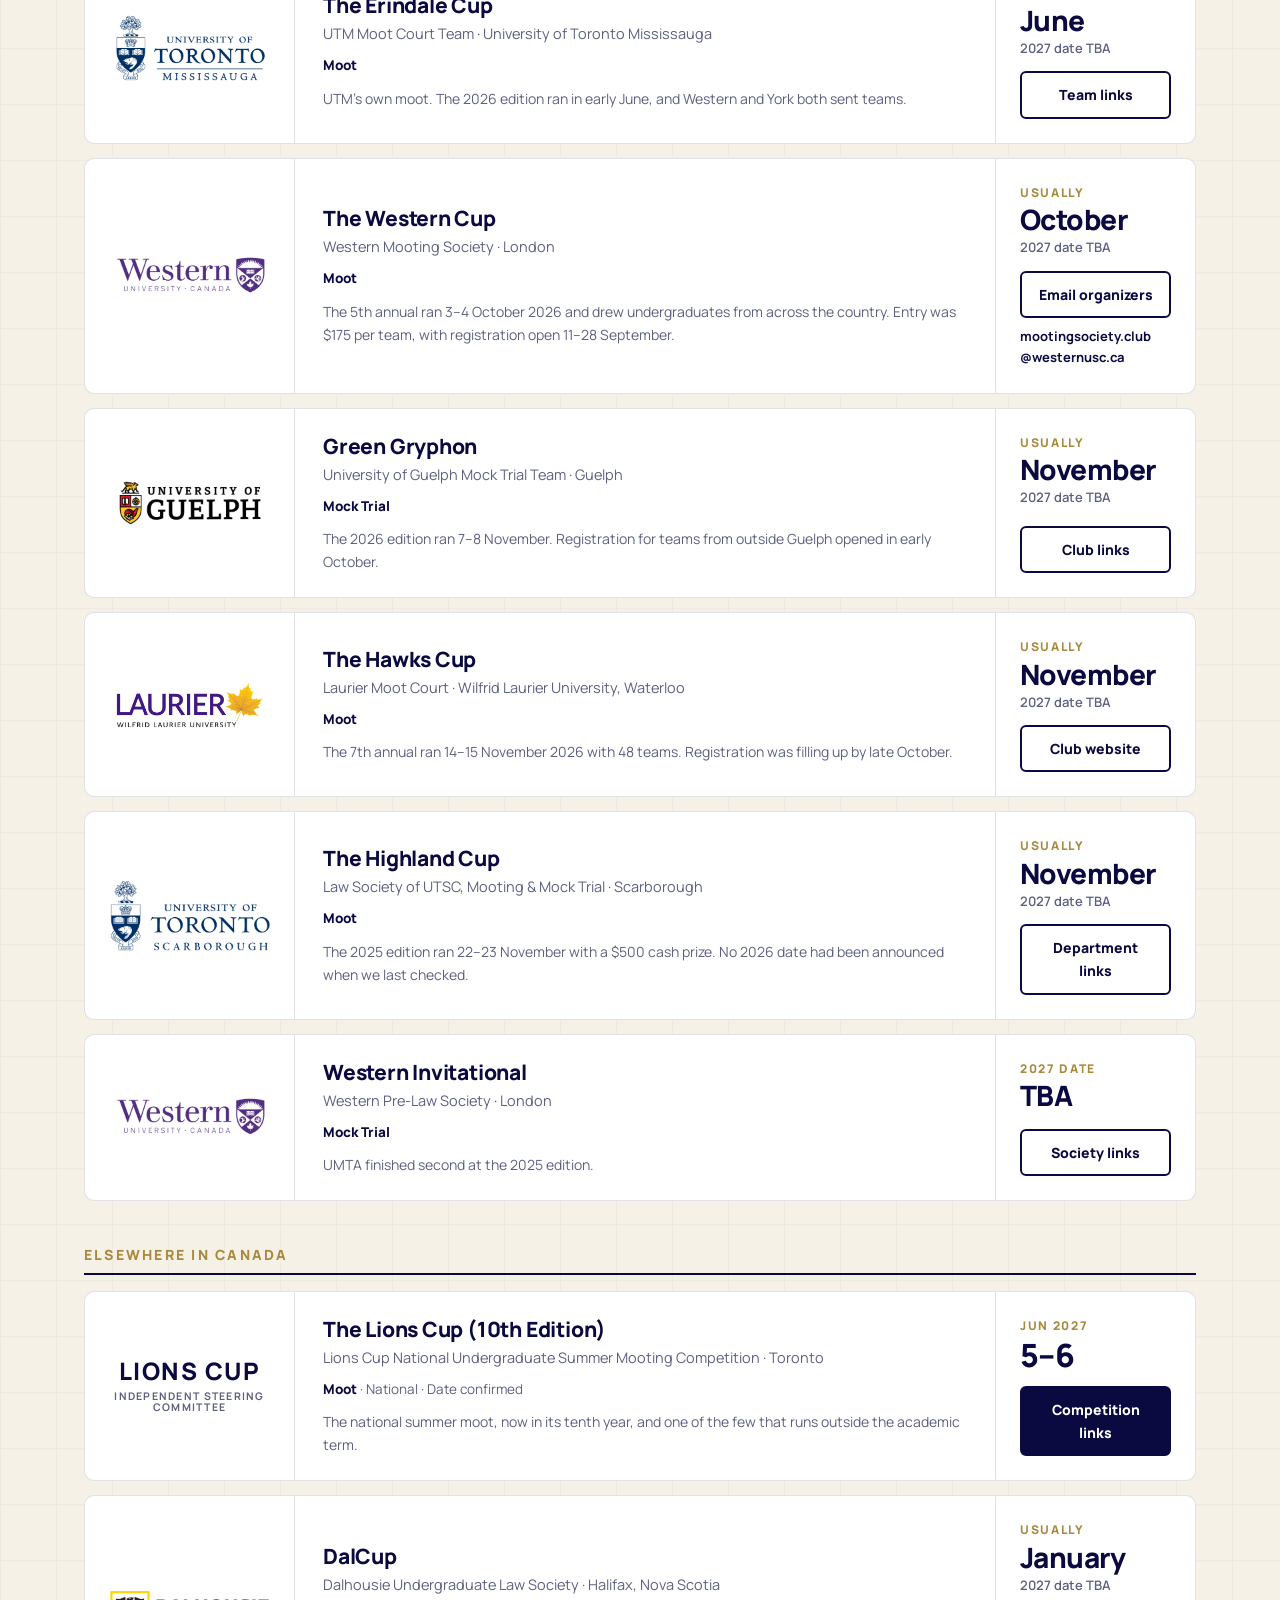
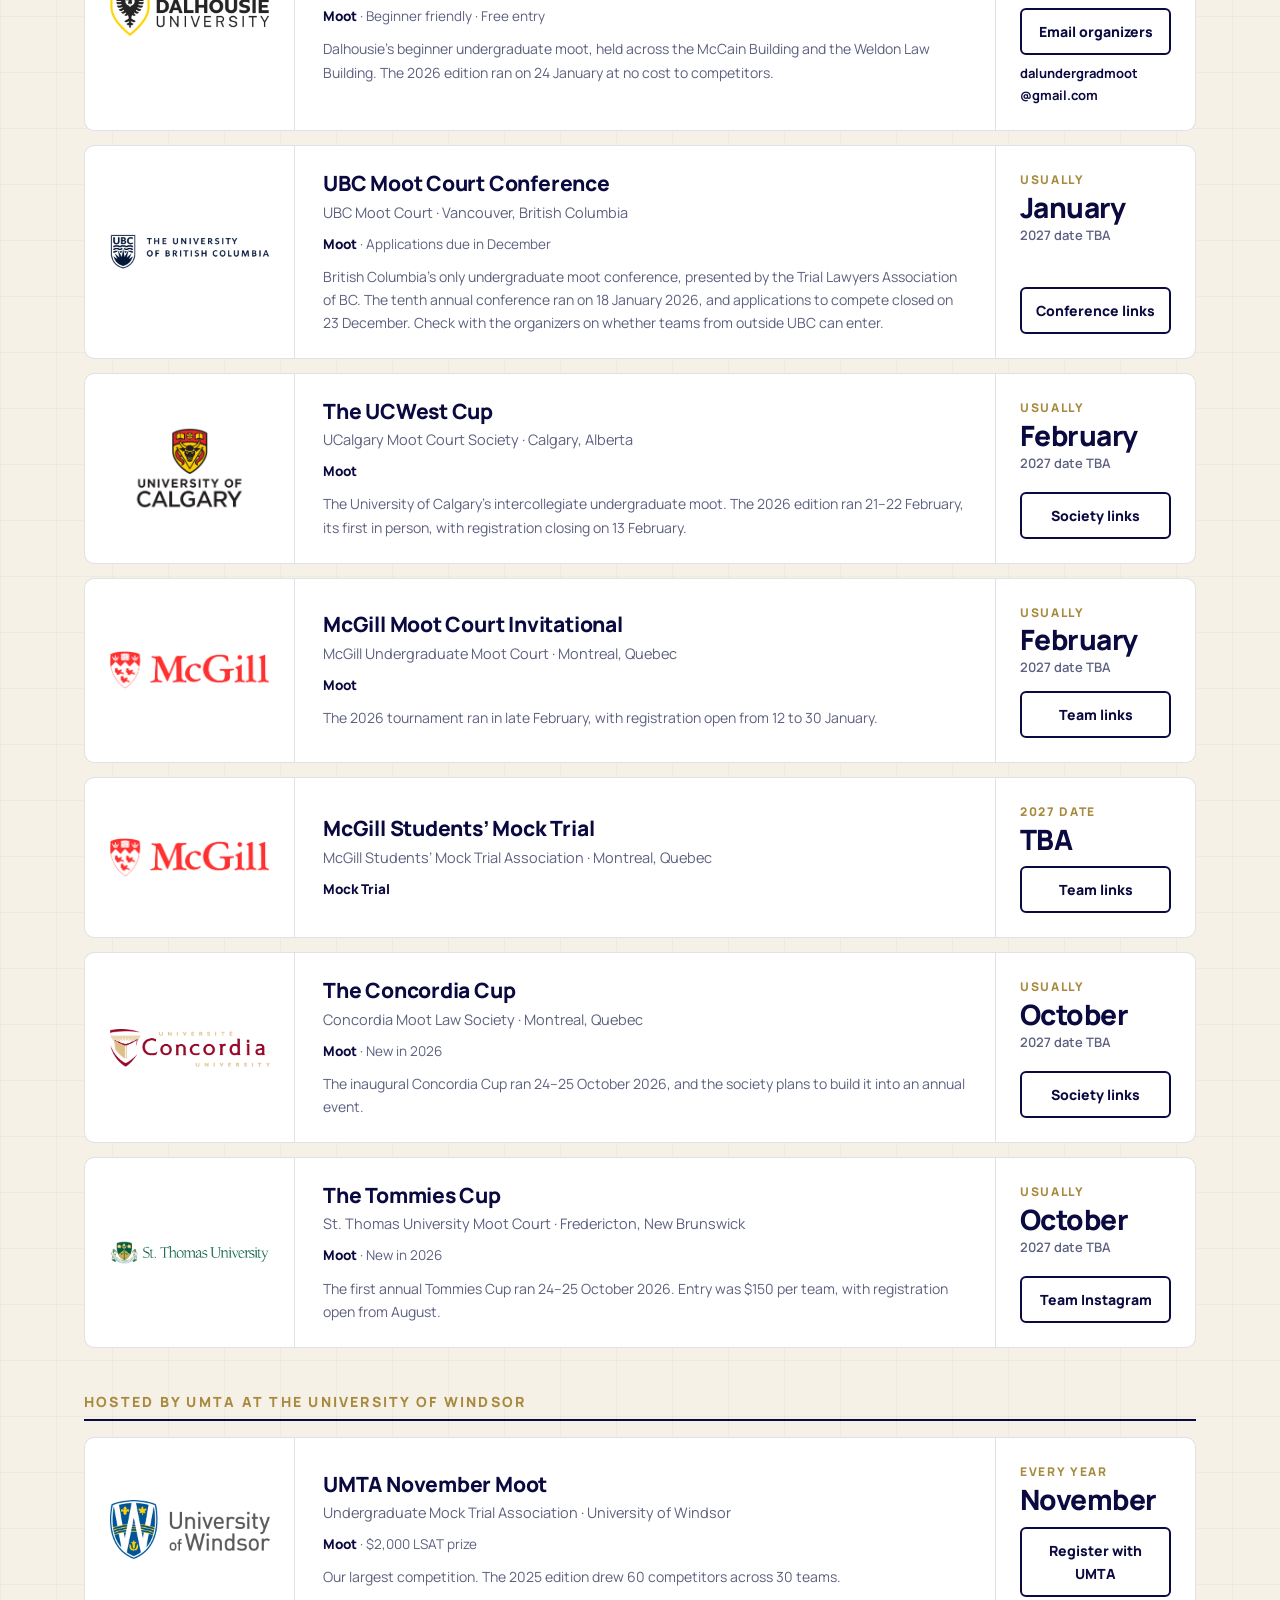
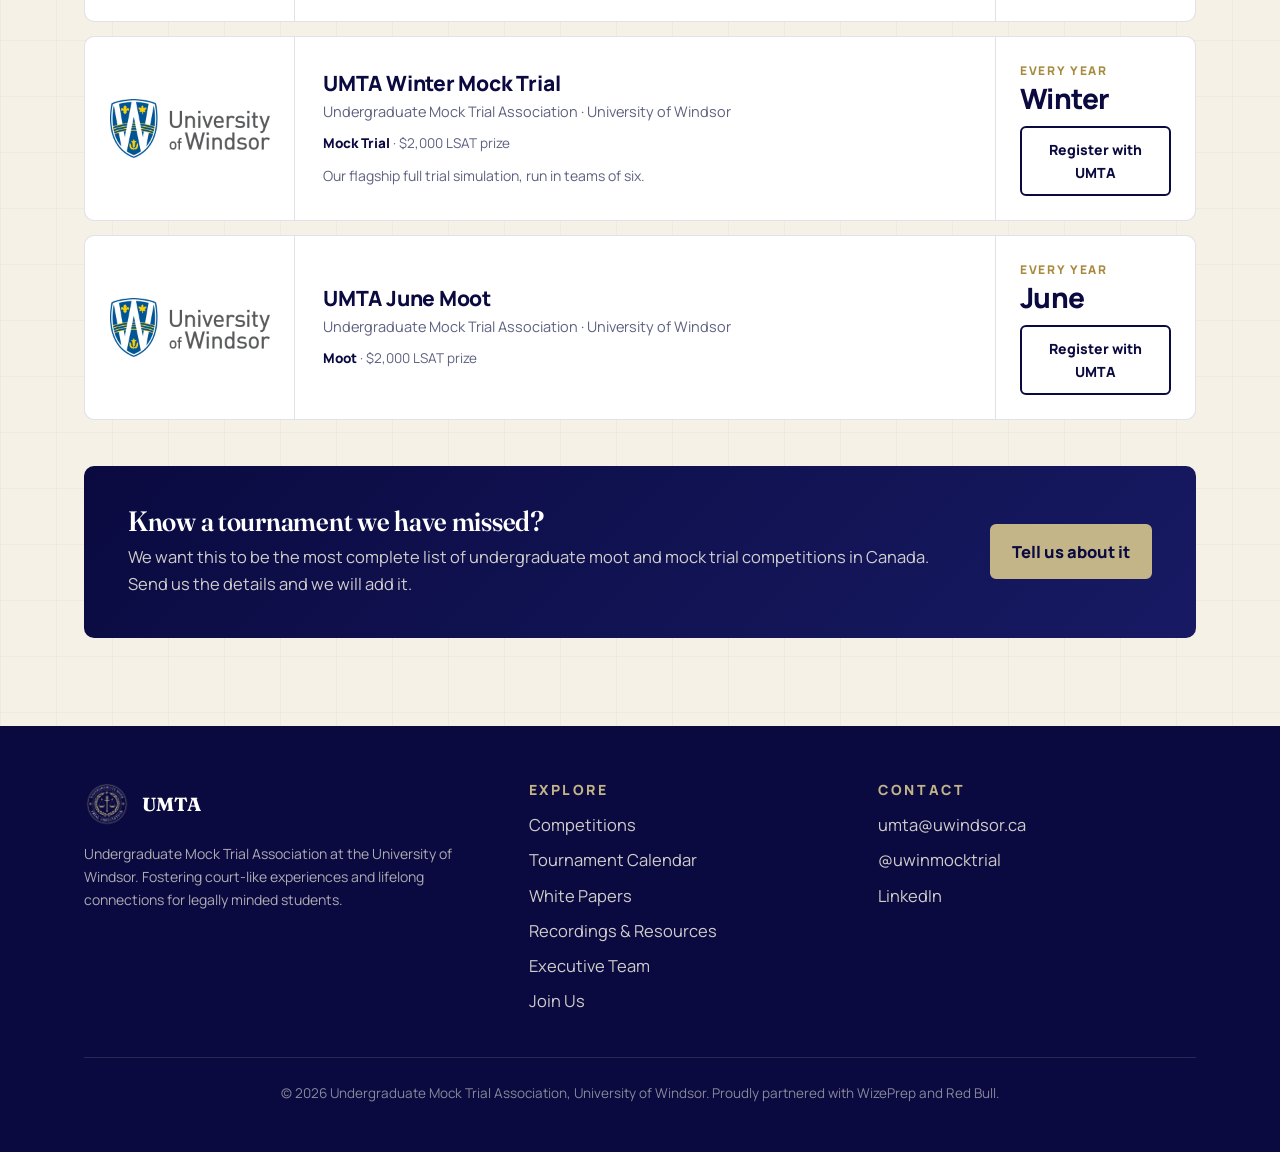
==== commit 202d1284: "Calendar: add Toronto as the Lions Cup location Co-Authored-By: Claude Fable 5.2 <noreply@anthropic." ====
--- a/UMTA/umta-vercel-site/calendar.html
+++ b/UMTA/umta-vercel-site/calendar.html
@@ -315,7 +315,7 @@
               <div class="cal-logo"><span class="cal-wordmark">Lions Cup<small>Independent steering committee</small></span></div>
               <div class="cal-body">
                 <h4>The Lions Cup (10th Edition)</h4>
-                <p class="host">Lions Cup National Undergraduate Summer Mooting Competition</p>
+                <p class="host">Lions Cup National Undergraduate Summer Mooting Competition &middot; Toronto</p>
                 <p class="cal-meta"><b>Moot</b> &middot; National &middot; Date confirmed</p>
                 <p class="note">The national summer moot, now in its tenth year, and one of the few that runs outside the academic term.</p>
               </div>
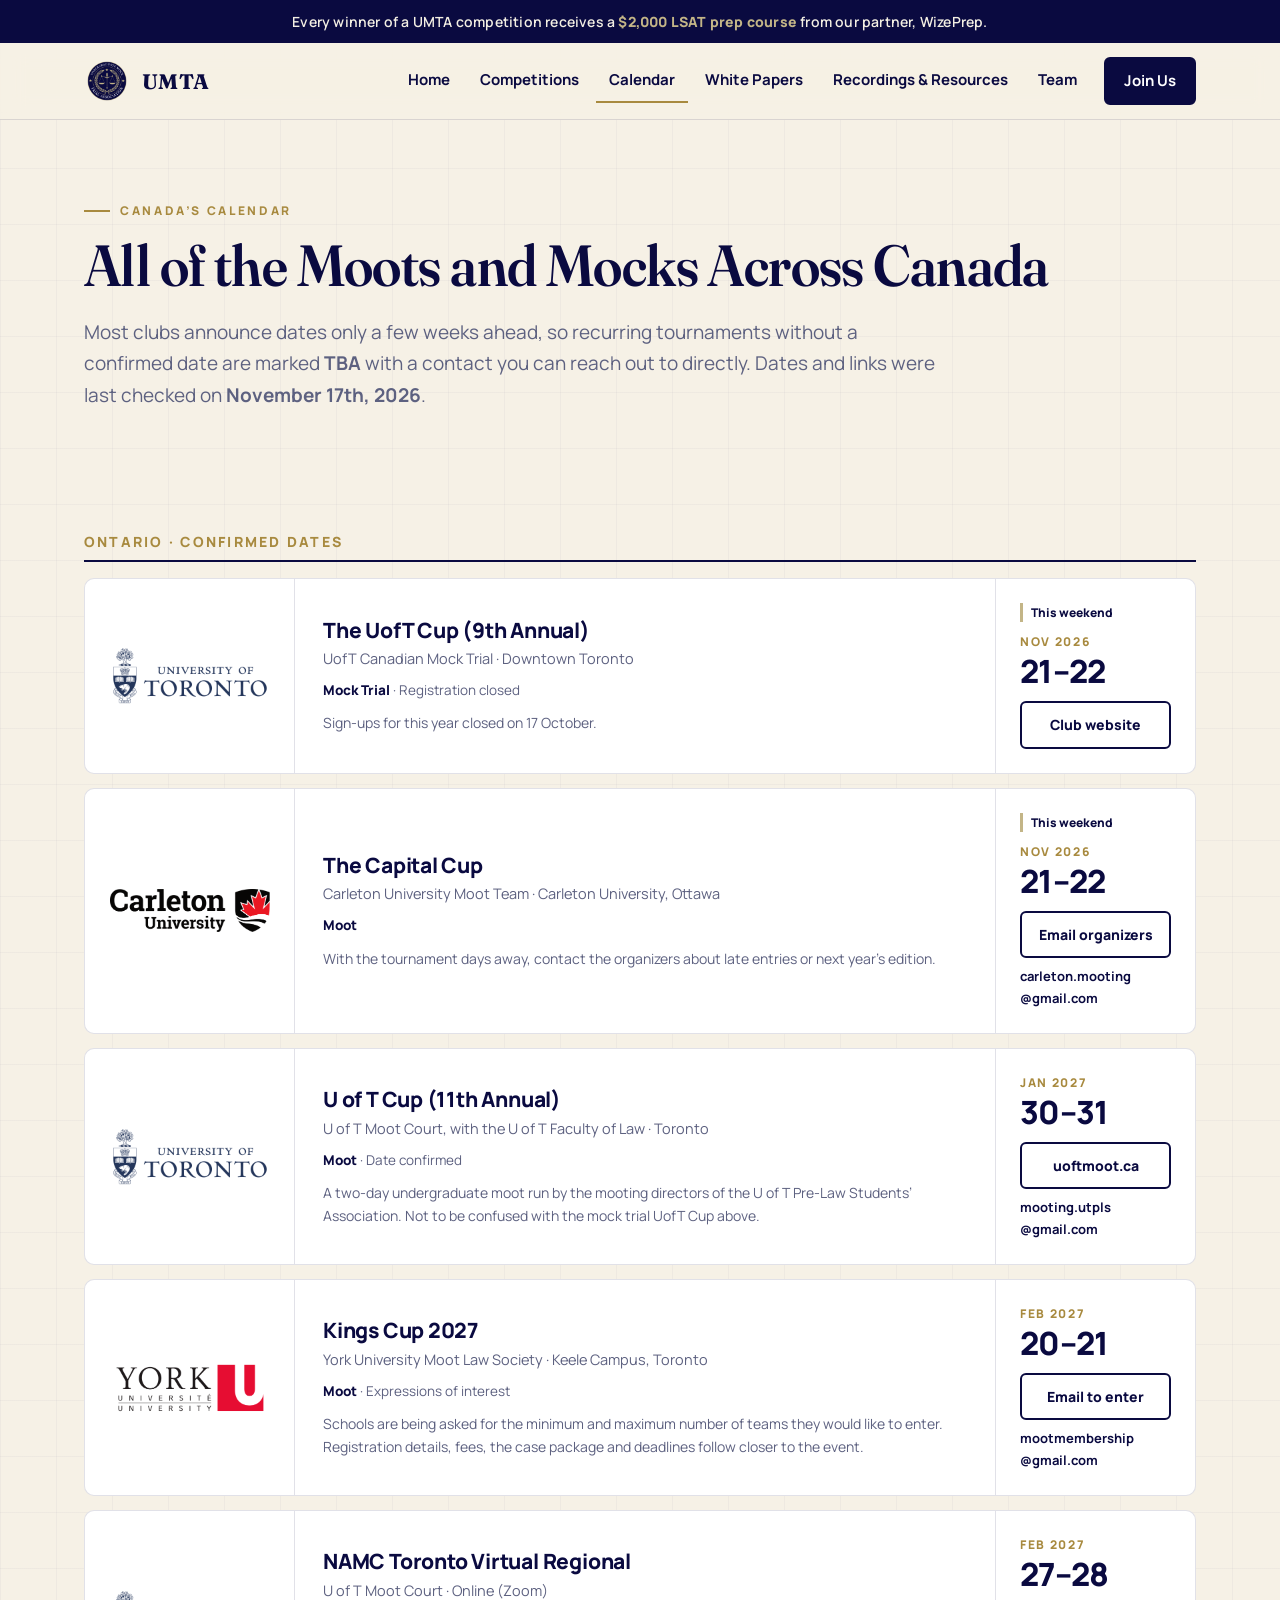
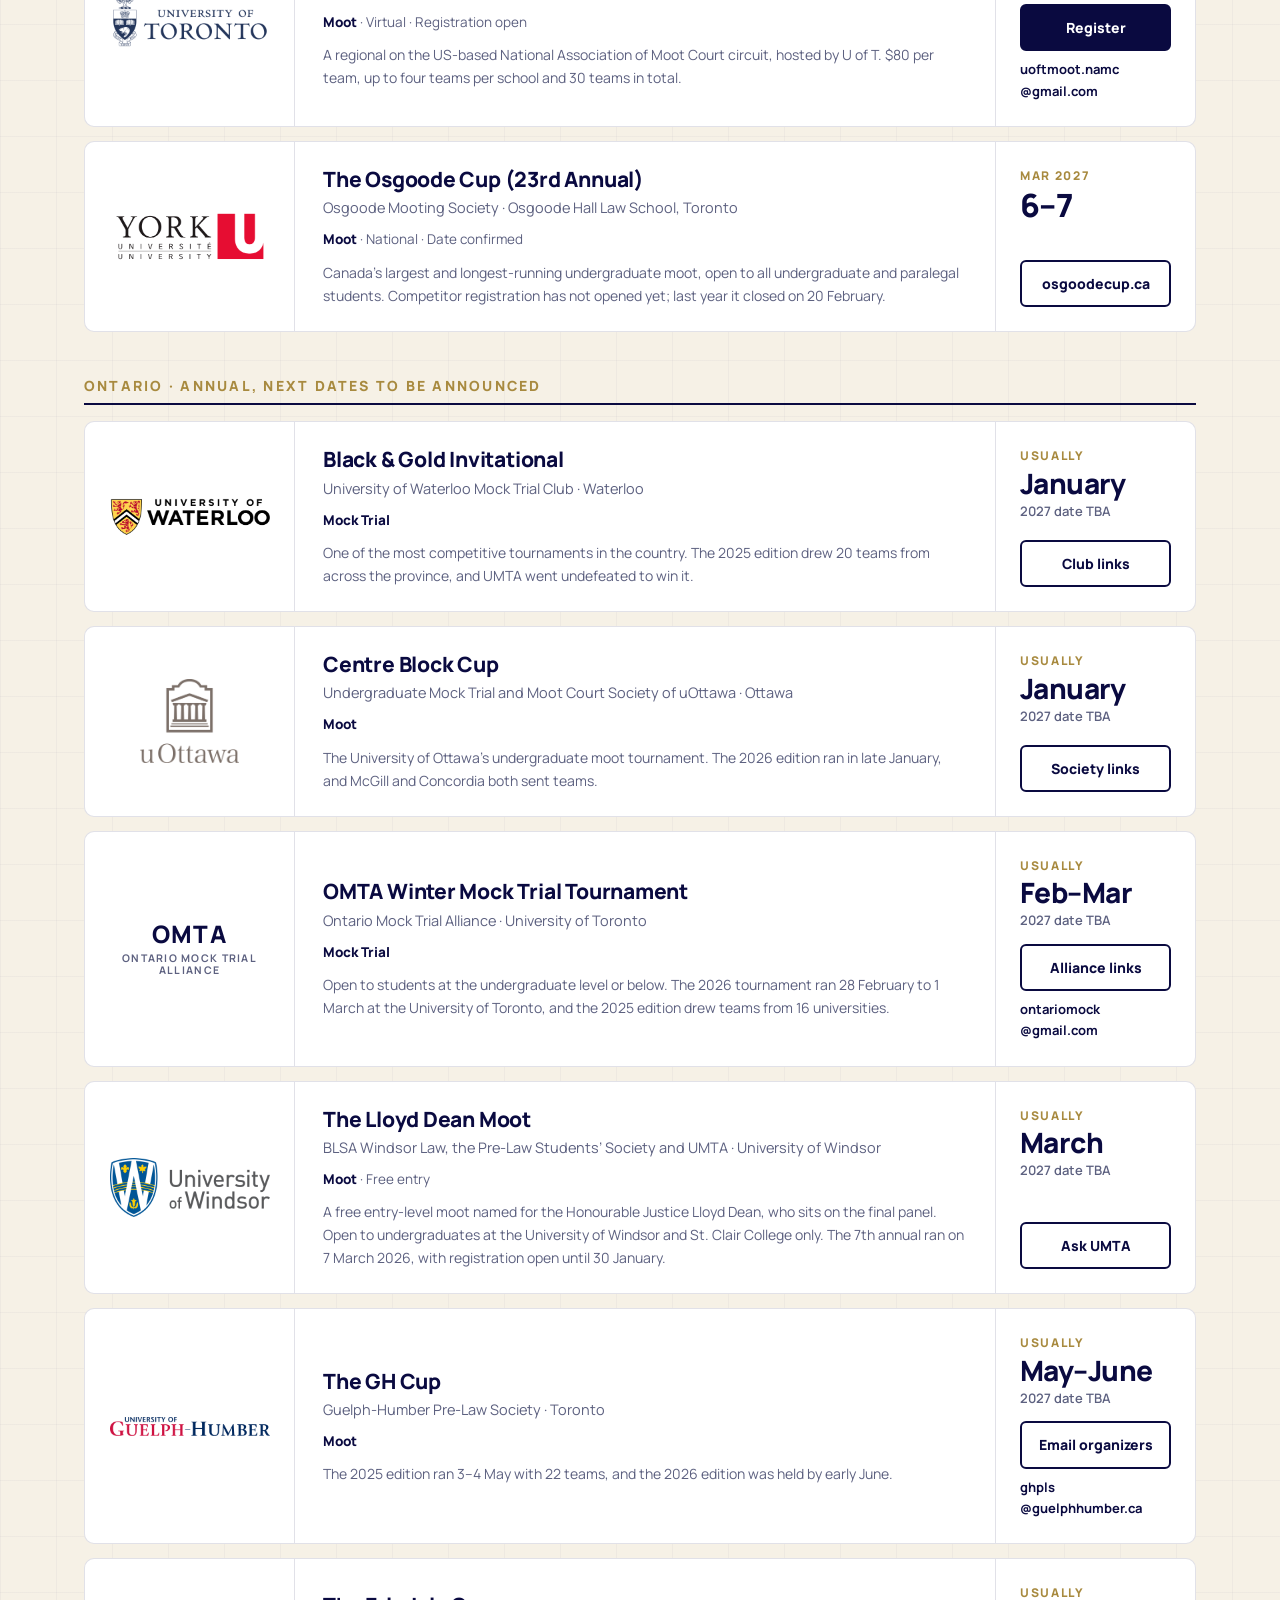
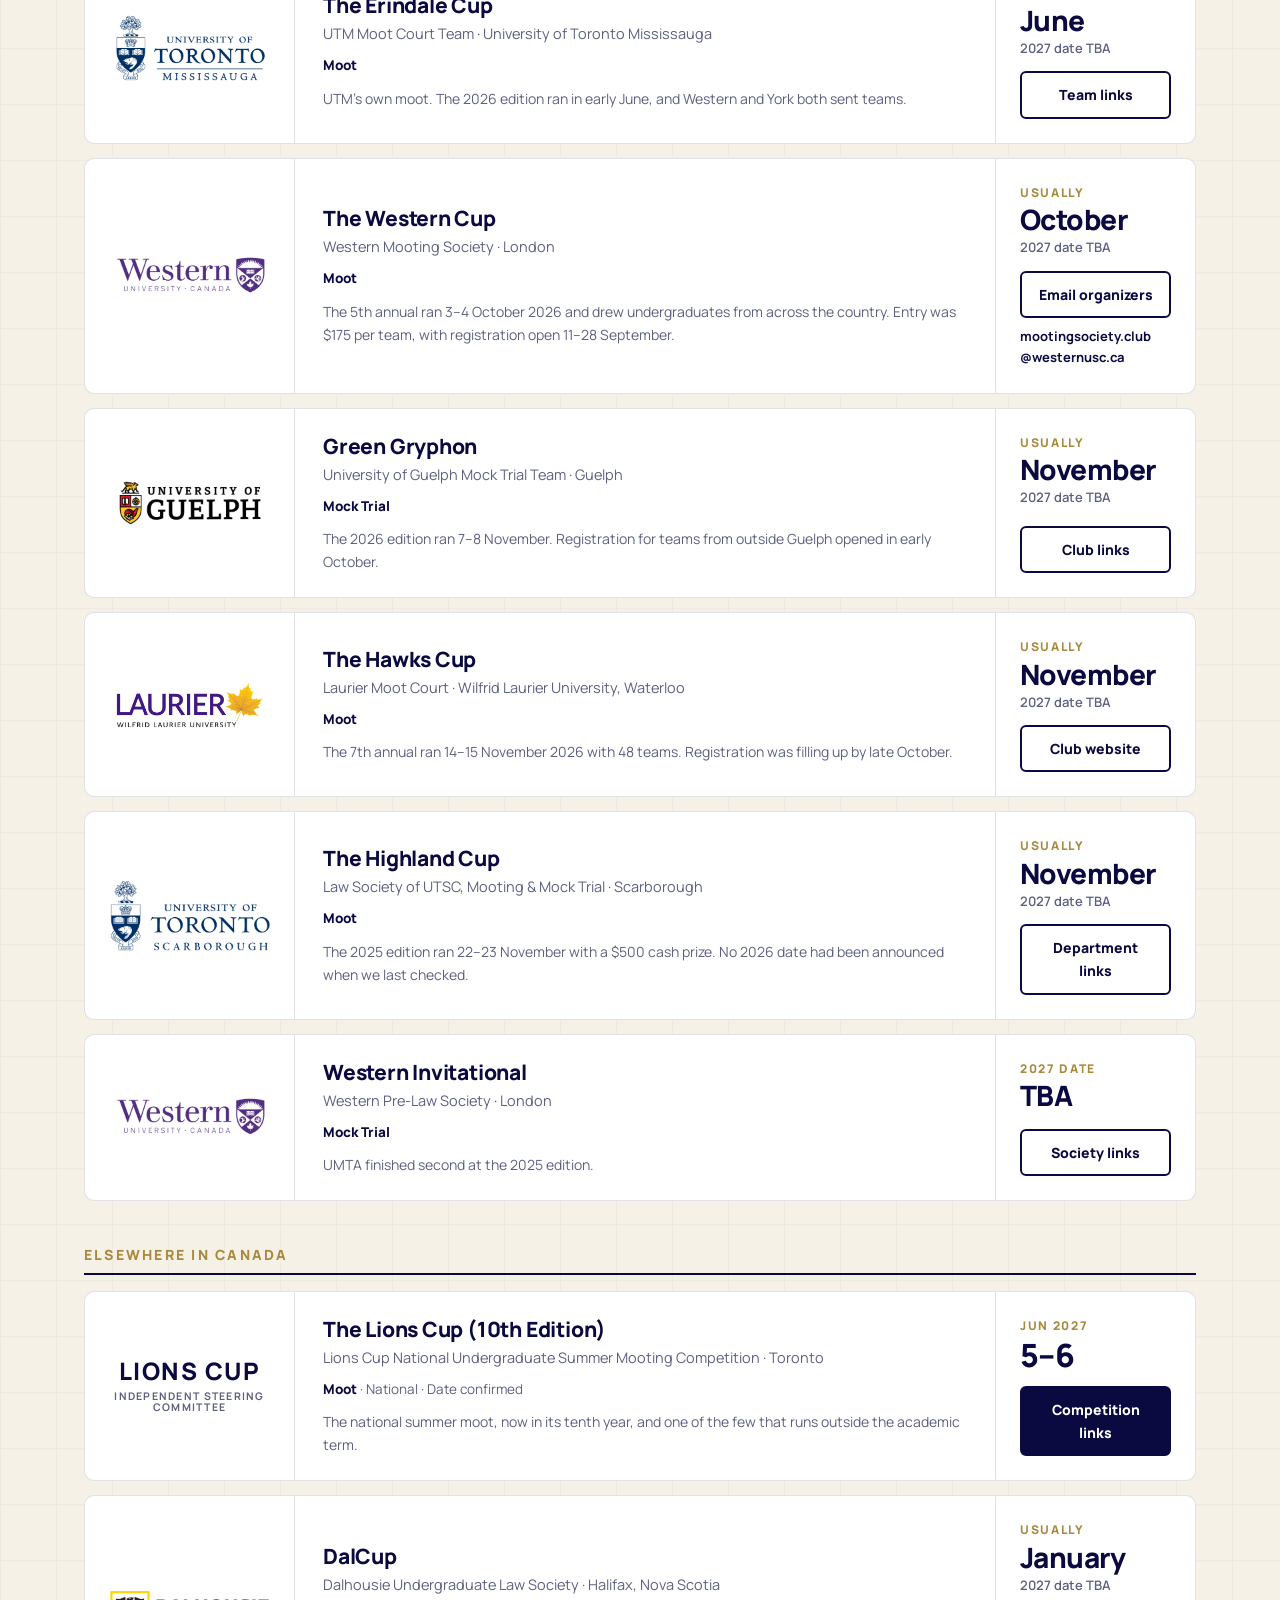
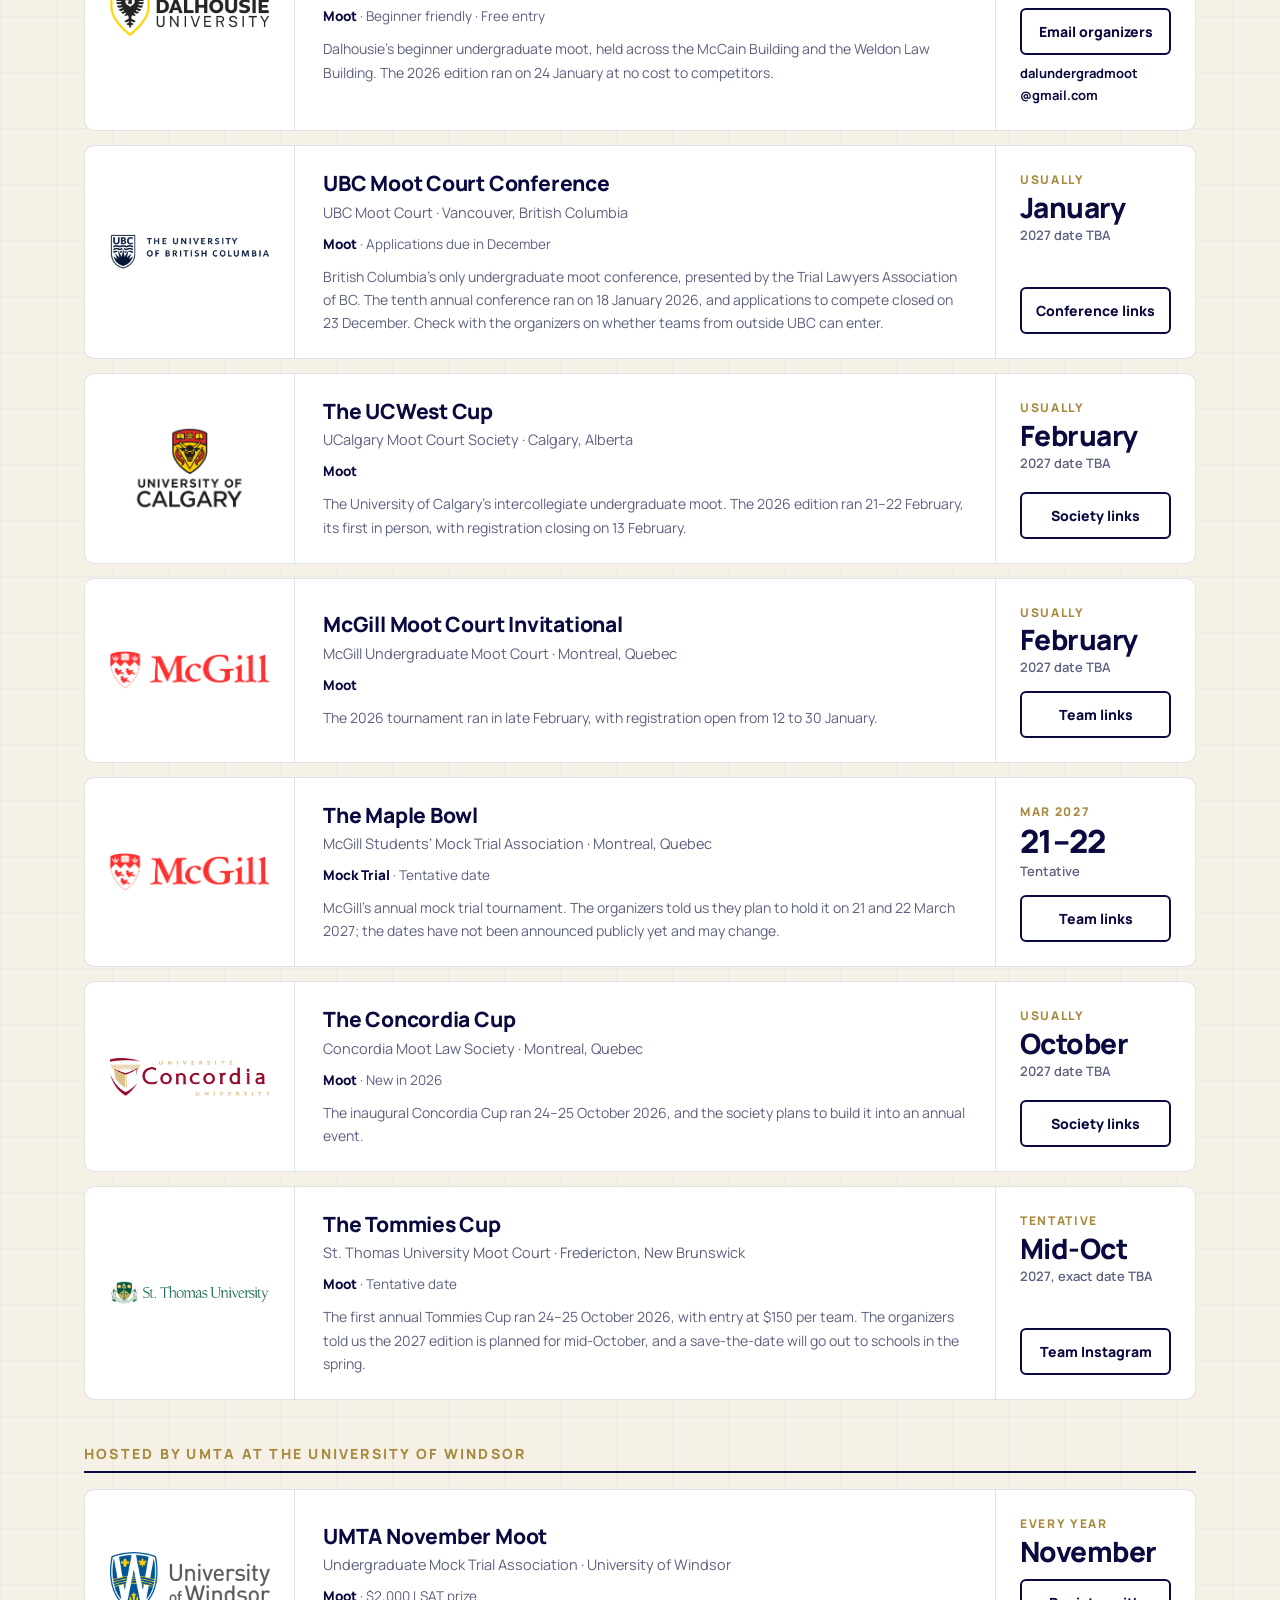
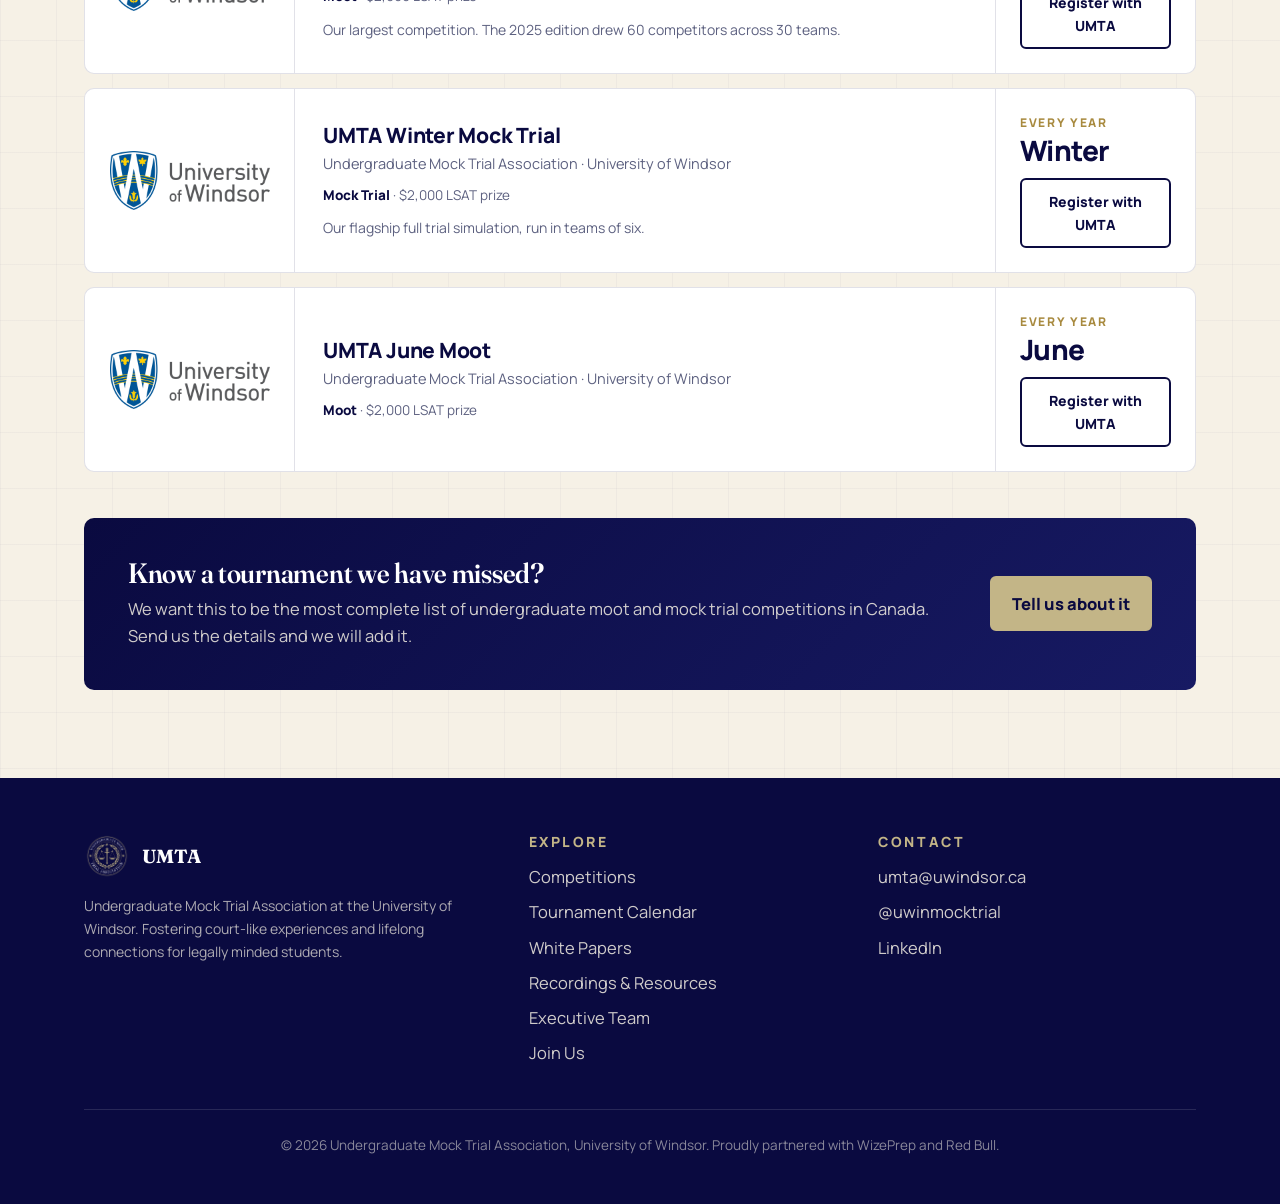
==== commit 511b31e6: "Calendar: McGill's Maple Bowl and the 2027 Tommies Cup, per organizers McGill Students' Mock Trial A" ====
--- a/UMTA/umta-vercel-site/calendar.html
+++ b/UMTA/umta-vercel-site/calendar.html
@@ -385,11 +385,12 @@
             <article class="cal-item fade-in">
               <div class="cal-logo"><img src="images/logos/mcgill.png" alt="McGill University" loading="lazy" /></div>
               <div class="cal-body">
-                <h4>McGill Students&rsquo; Mock Trial</h4>
+                <h4>The Maple Bowl</h4>
                 <p class="host">McGill Students&rsquo; Mock Trial Association &middot; Montreal, Quebec</p>
-                <p class="cal-meta"><b>Mock Trial</b></p>
-              </div>
-              <div class="cal-date tba"><span class="lbl">2027 date</span><span class="day">TBA</span></div>
+                <p class="cal-meta"><b>Mock Trial</b> &middot; Tentative date</p>
+                <p class="note">McGill&rsquo;s annual mock trial tournament. The organizers told us they plan to hold it on 21 and 22 March 2027; the dates have not been announced publicly yet and may change.</p>
+              </div>
+              <div class="cal-date"><span class="lbl">Mar 2027</span><span class="day">21&ndash;22</span><span class="sub">Tentative</span></div>
               <div class="cal-action">
                 <a class="cta ghost" href="https://linktr.ee/mcgillundergraduatemocktrial" target="_blank" rel="noopener">Team links</a>
               </div>
@@ -414,10 +415,10 @@
               <div class="cal-body">
                 <h4>The Tommies Cup</h4>
                 <p class="host">St. Thomas University Moot Court &middot; Fredericton, New Brunswick</p>
-                <p class="cal-meta"><b>Moot</b> &middot; New in 2026</p>
-                <p class="note">The first annual Tommies Cup ran 24&ndash;25 October 2026. Entry was $150 per team, with registration open from August.</p>
-              </div>
-              <div class="cal-date tba"><span class="lbl">Usually</span><span class="day">October</span><span class="sub">2027 date TBA</span></div>
+                <p class="cal-meta"><b>Moot</b> &middot; Tentative date</p>
+                <p class="note">The first annual Tommies Cup ran 24&ndash;25 October 2026, with entry at $150 per team. The organizers told us the 2027 edition is planned for mid-October, and a save-the-date will go out to schools in the spring.</p>
+              </div>
+              <div class="cal-date tba"><span class="lbl">Tentative</span><span class="day">Mid-Oct</span><span class="sub">2027, exact date TBA</span></div>
               <div class="cal-action">
                 <a class="cta ghost" href="https://www.instagram.com/stumootcourt/" target="_blank" rel="noopener">Team Instagram</a>
               </div>
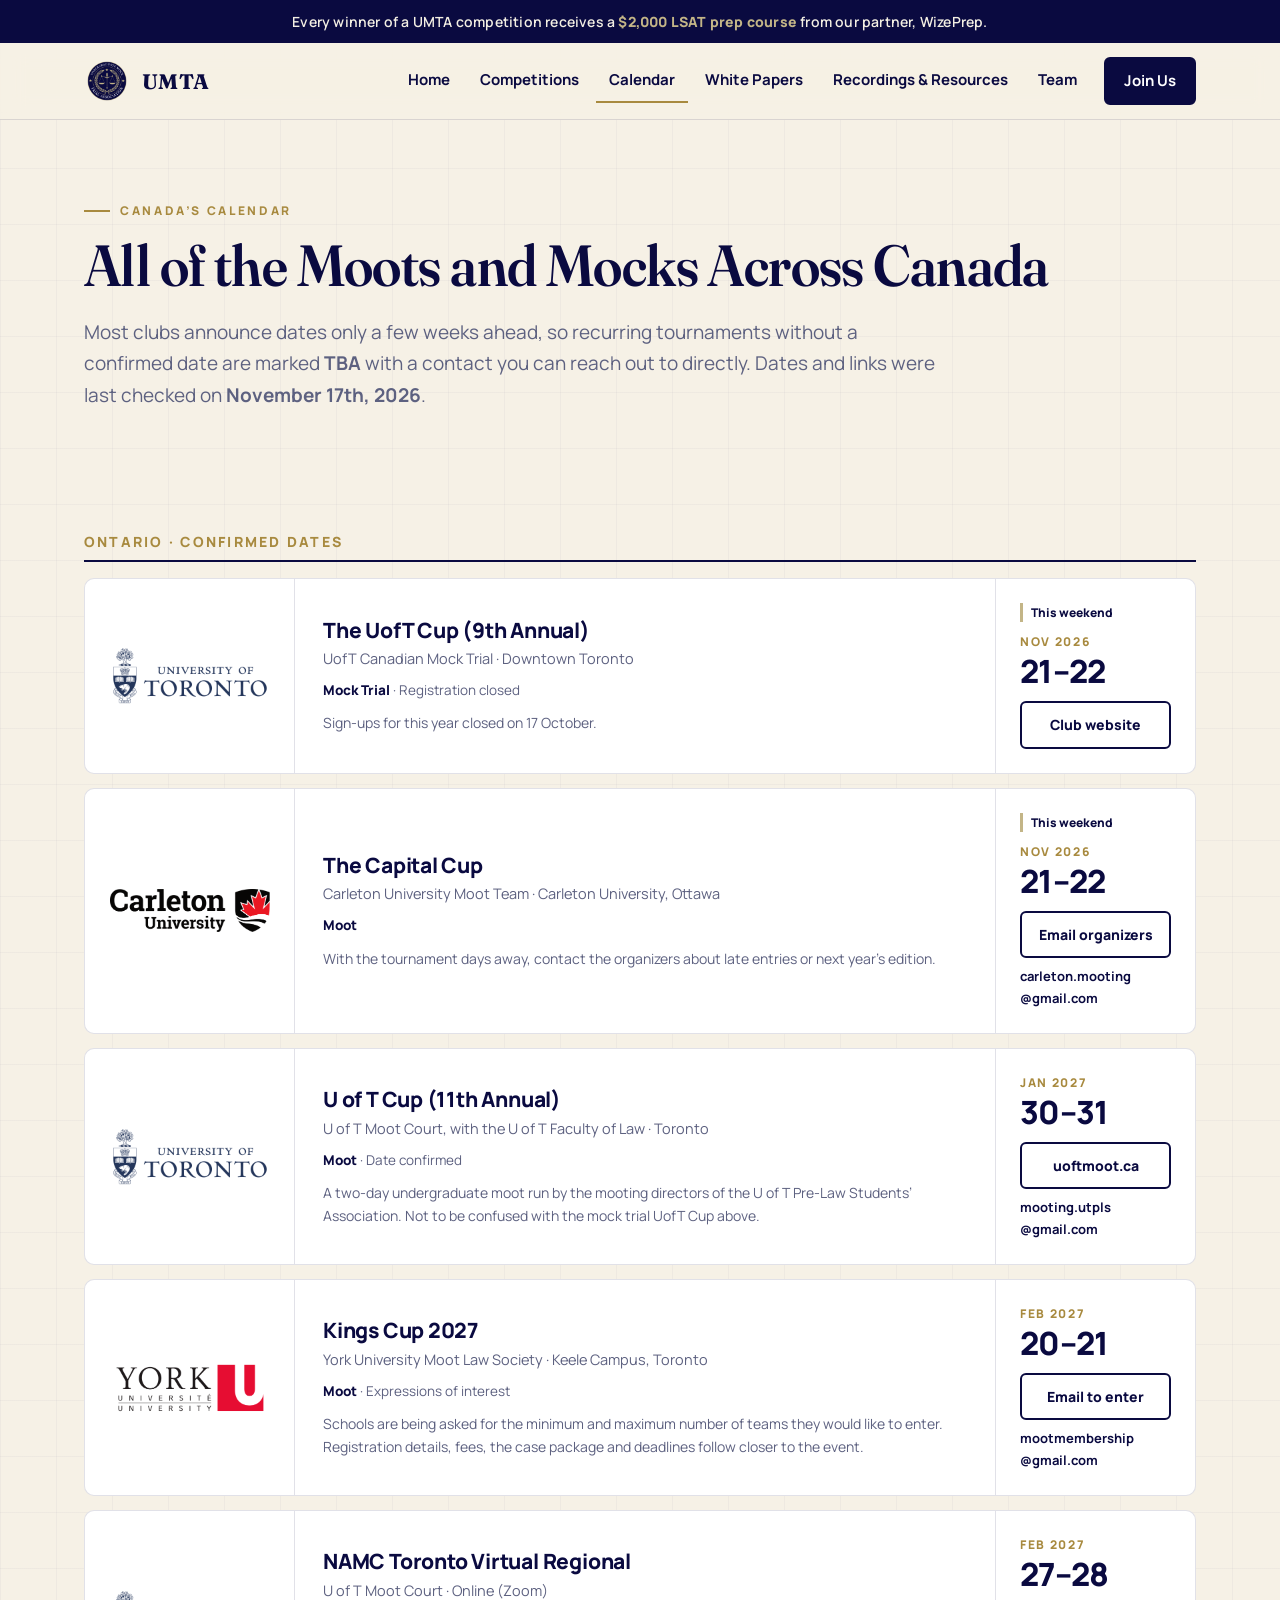
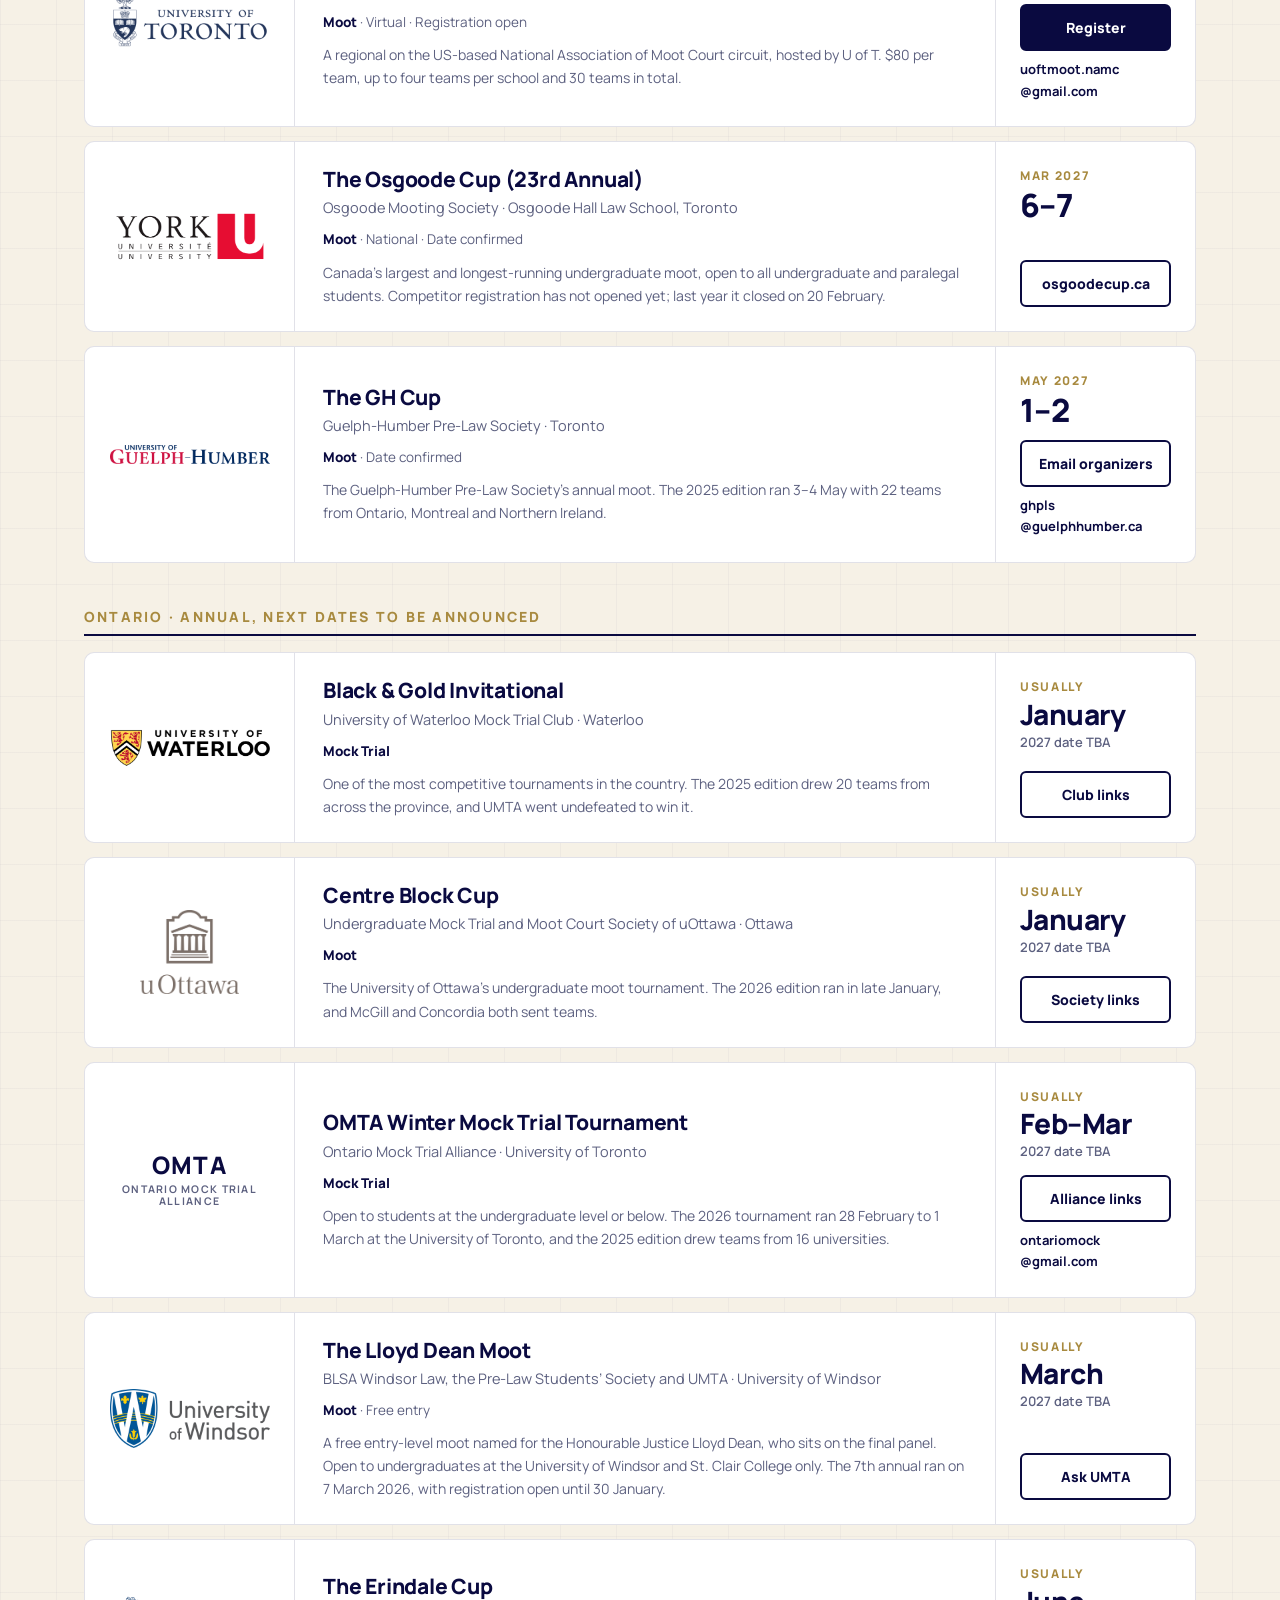
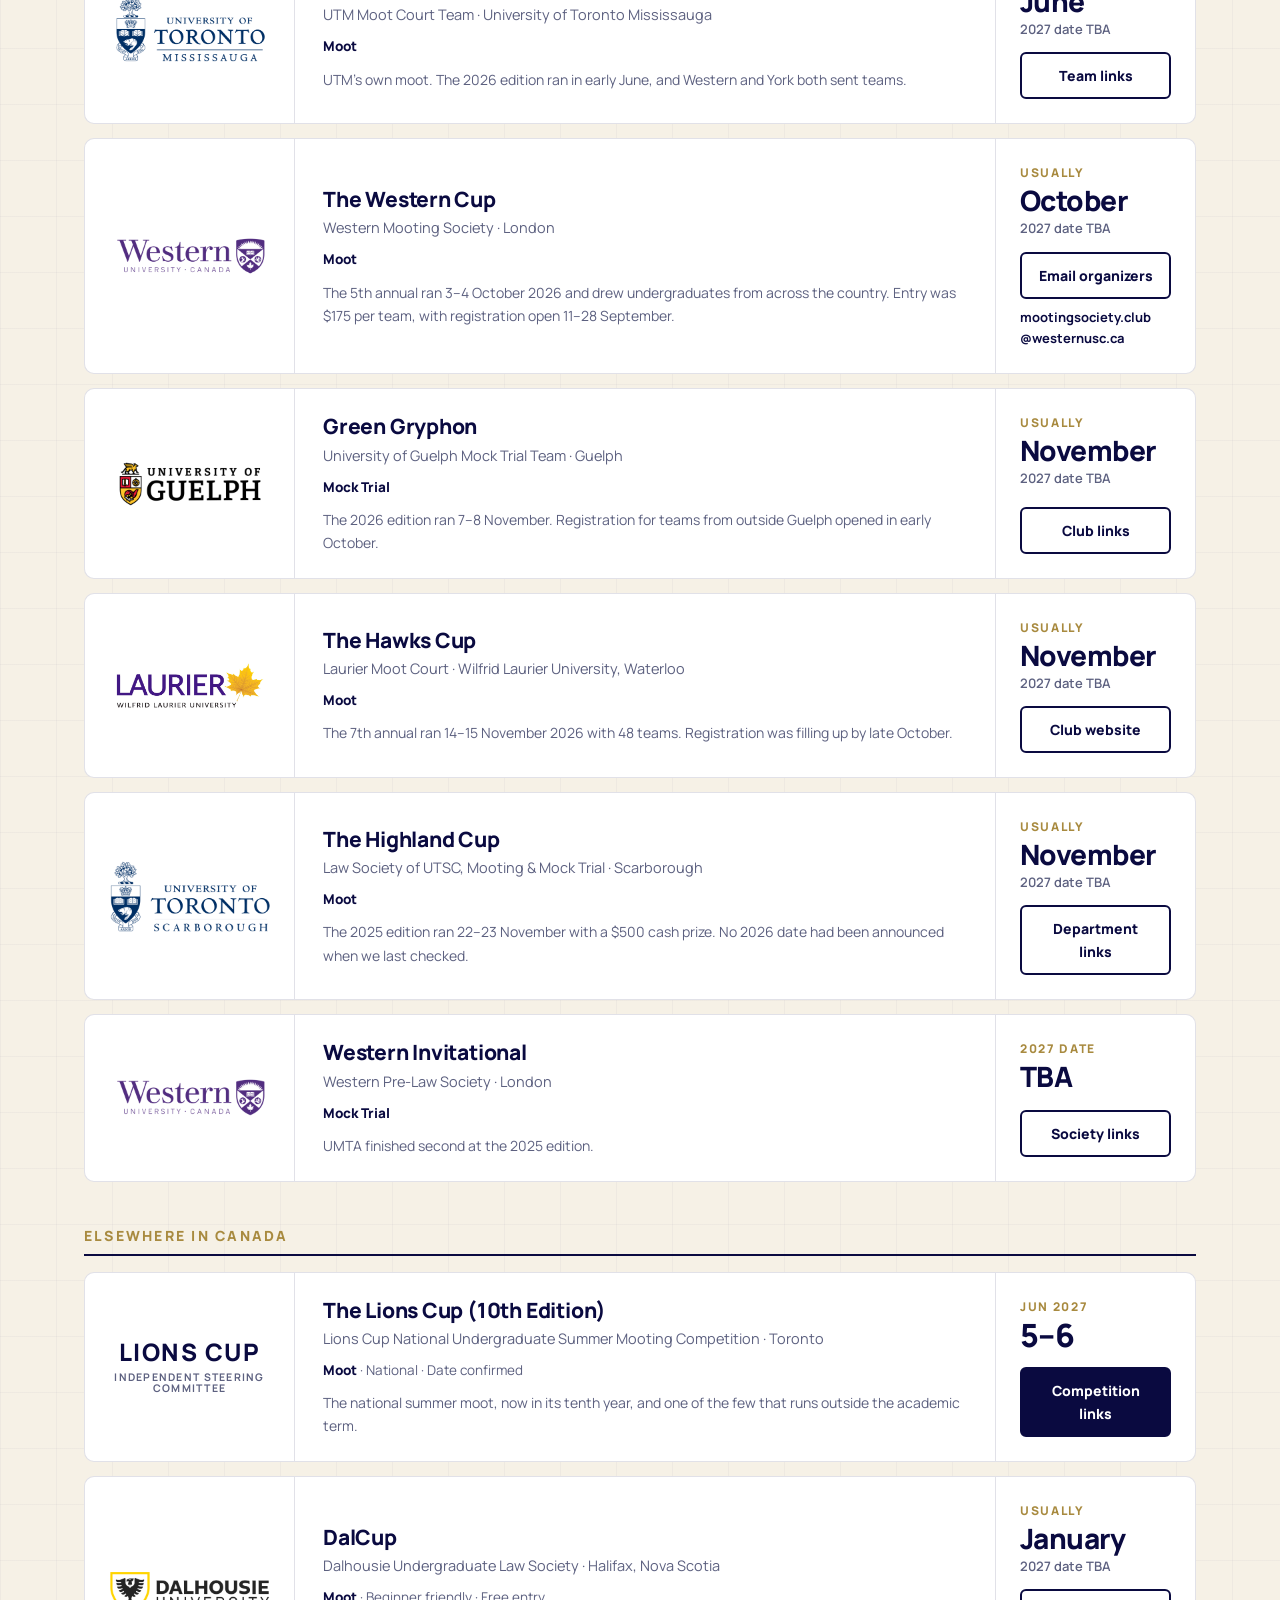
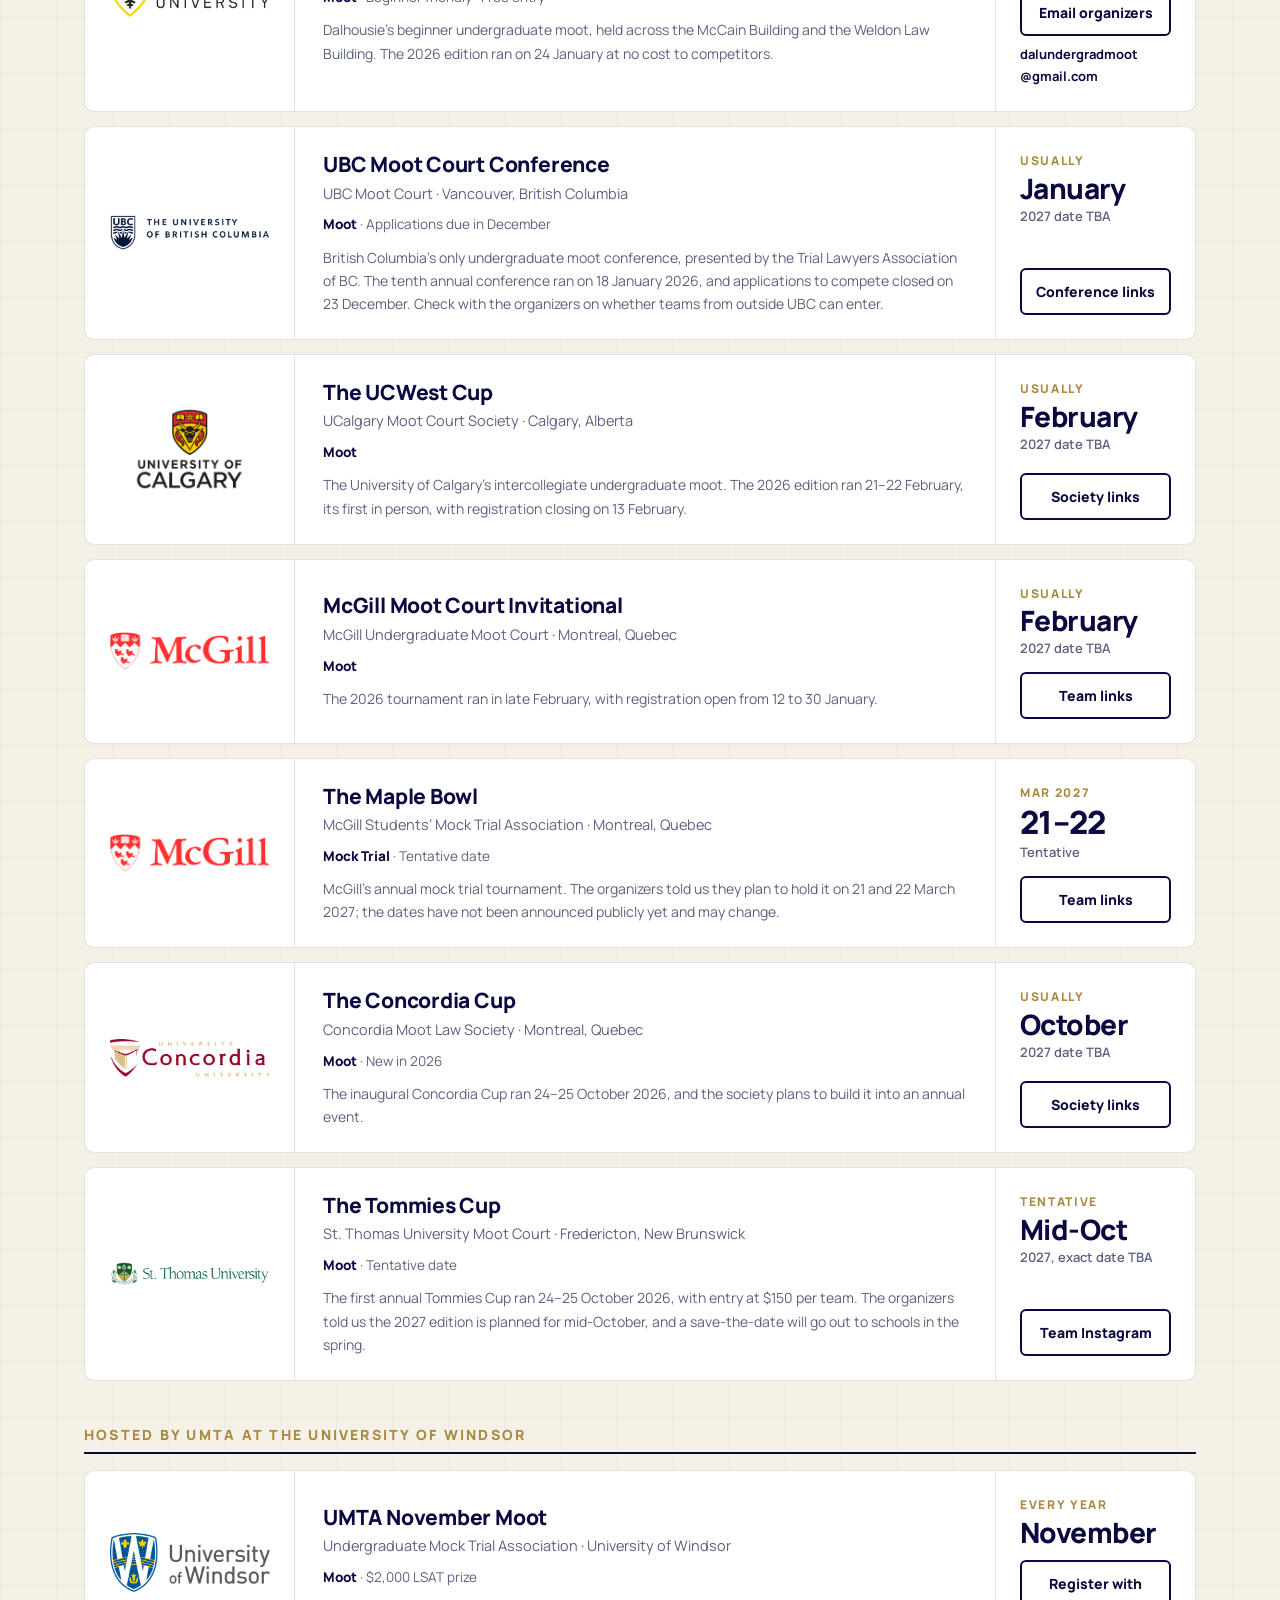
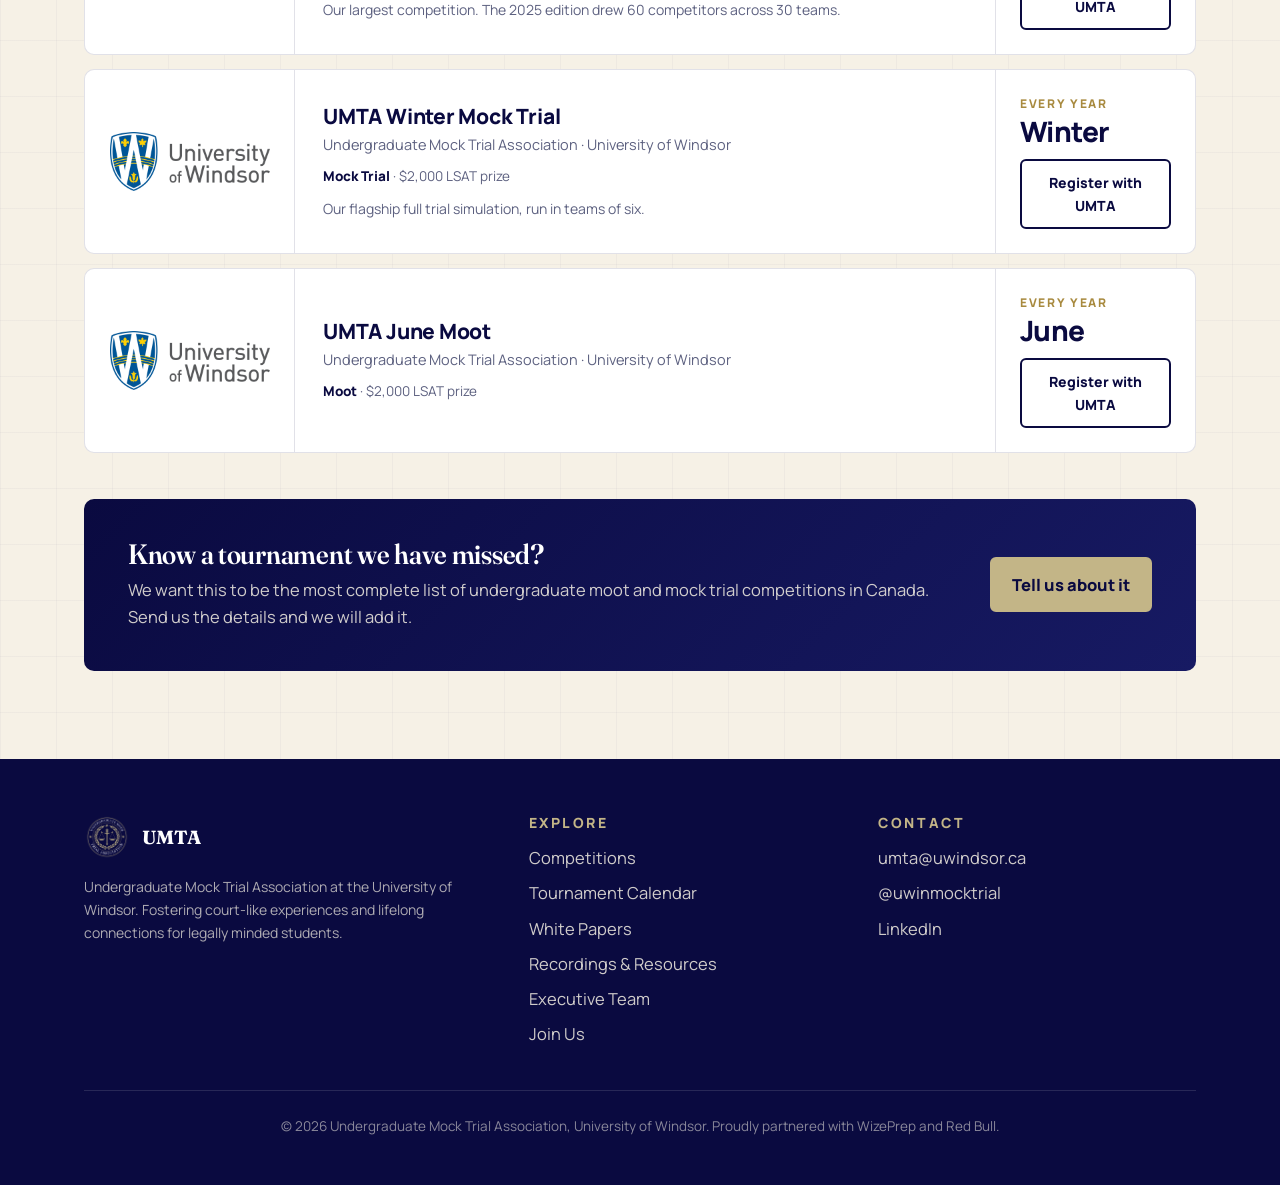
==== commit 37a21f6e: "Calendar: GH Cup confirmed for 1-2 May 2027 Co-Authored-By: Claude Opus 5.5 <noreply@anthropic.com>" ====
--- a/UMTA/umta-vercel-site/calendar.html
+++ b/UMTA/umta-vercel-site/calendar.html
@@ -140,6 +140,21 @@
               </div>
             </article>
 
+            <article class="cal-item fade-in">
+              <div class="cal-logo"><img src="images/logos/guelph-humber.png" alt="University of Guelph-Humber" loading="lazy" /></div>
+              <div class="cal-body">
+                <h4>The GH Cup</h4>
+                <p class="host">Guelph-Humber Pre-Law Society &middot; Toronto</p>
+                <p class="cal-meta"><b>Moot</b> &middot; Date confirmed</p>
+                <p class="note">The Guelph-Humber Pre-Law Society&rsquo;s annual moot. The 2025 edition ran 3&ndash;4 May with 22 teams from Ontario, Montreal and Northern Ireland.</p>
+              </div>
+              <div class="cal-date"><span class="lbl">May 2027</span><span class="day">1&ndash;2</span></div>
+              <div class="cal-action">
+                <a class="cta ghost" href="mailto:ghpls@guelphhumber.ca?subject=GH%20Cup%20-%20Registration%20Enquiry">Email organizers</a>
+                <span class="email"><a href="mailto:ghpls@guelphhumber.ca">ghpls<wbr>@guelphhumber.ca</a></span>
+              </div>
+            </article>
+
           </div>
         </div>
 
@@ -201,21 +216,6 @@
               <div class="cal-date tba"><span class="lbl">Usually</span><span class="day">March</span><span class="sub">2027 date TBA</span></div>
               <div class="cal-action">
                 <a class="cta ghost" href="mailto:umta@uwindsor.ca?subject=Lloyd%20Dean%20Moot">Ask UMTA</a>
-              </div>
-            </article>
-
-            <article class="cal-item fade-in">
-              <div class="cal-logo"><img src="images/logos/guelph-humber.png" alt="University of Guelph-Humber" loading="lazy" /></div>
-              <div class="cal-body">
-                <h4>The GH Cup</h4>
-                <p class="host">Guelph-Humber Pre-Law Society &middot; Toronto</p>
-                <p class="cal-meta"><b>Moot</b></p>
-                <p class="note">The 2025 edition ran 3&ndash;4 May with 22 teams, and the 2026 edition was held by early June.</p>
-              </div>
-              <div class="cal-date tba"><span class="lbl">Usually</span><span class="day">May&ndash;June</span><span class="sub">2027 date TBA</span></div>
-              <div class="cal-action">
-                <a class="cta ghost" href="mailto:ghpls@guelphhumber.ca?subject=GH%20Cup%20-%20Registration%20Enquiry">Email organizers</a>
-                <span class="email"><a href="mailto:ghpls@guelphhumber.ca">ghpls<wbr>@guelphhumber.ca</a></span>
               </div>
             </article>
 
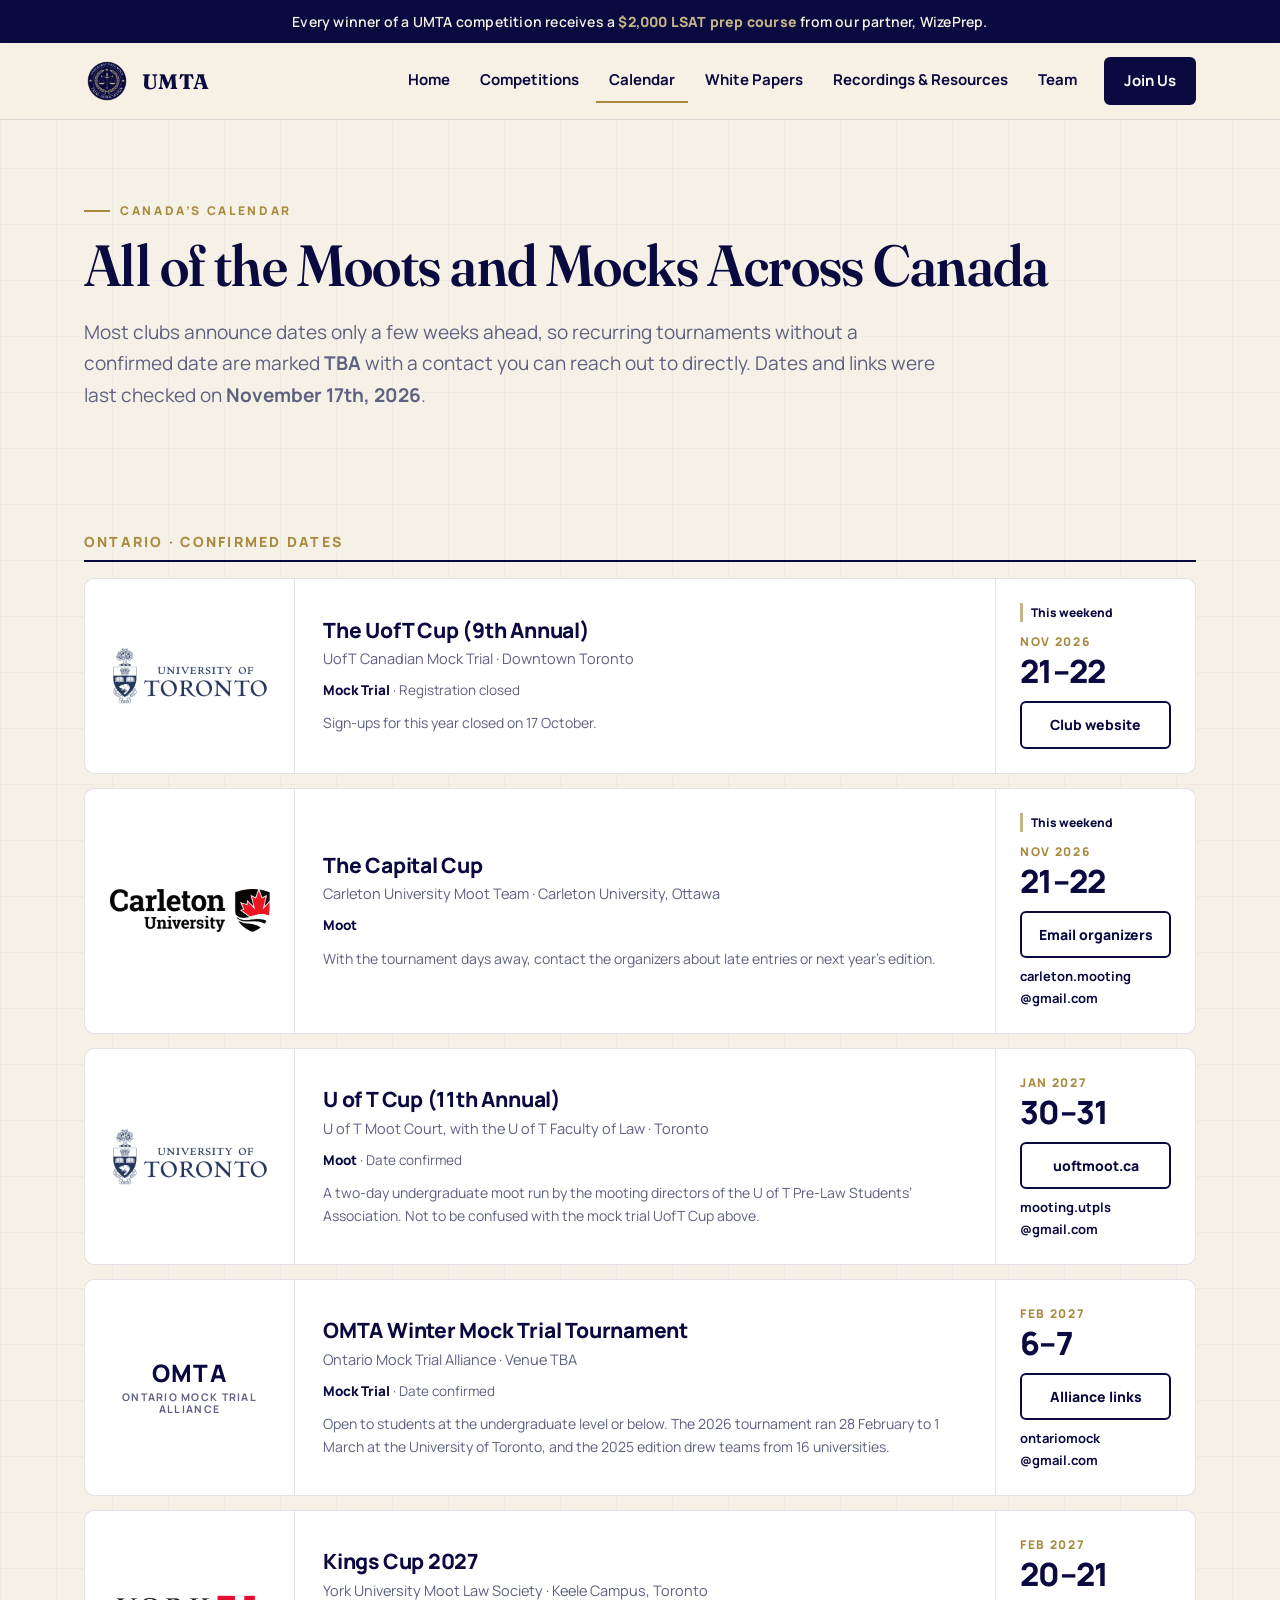
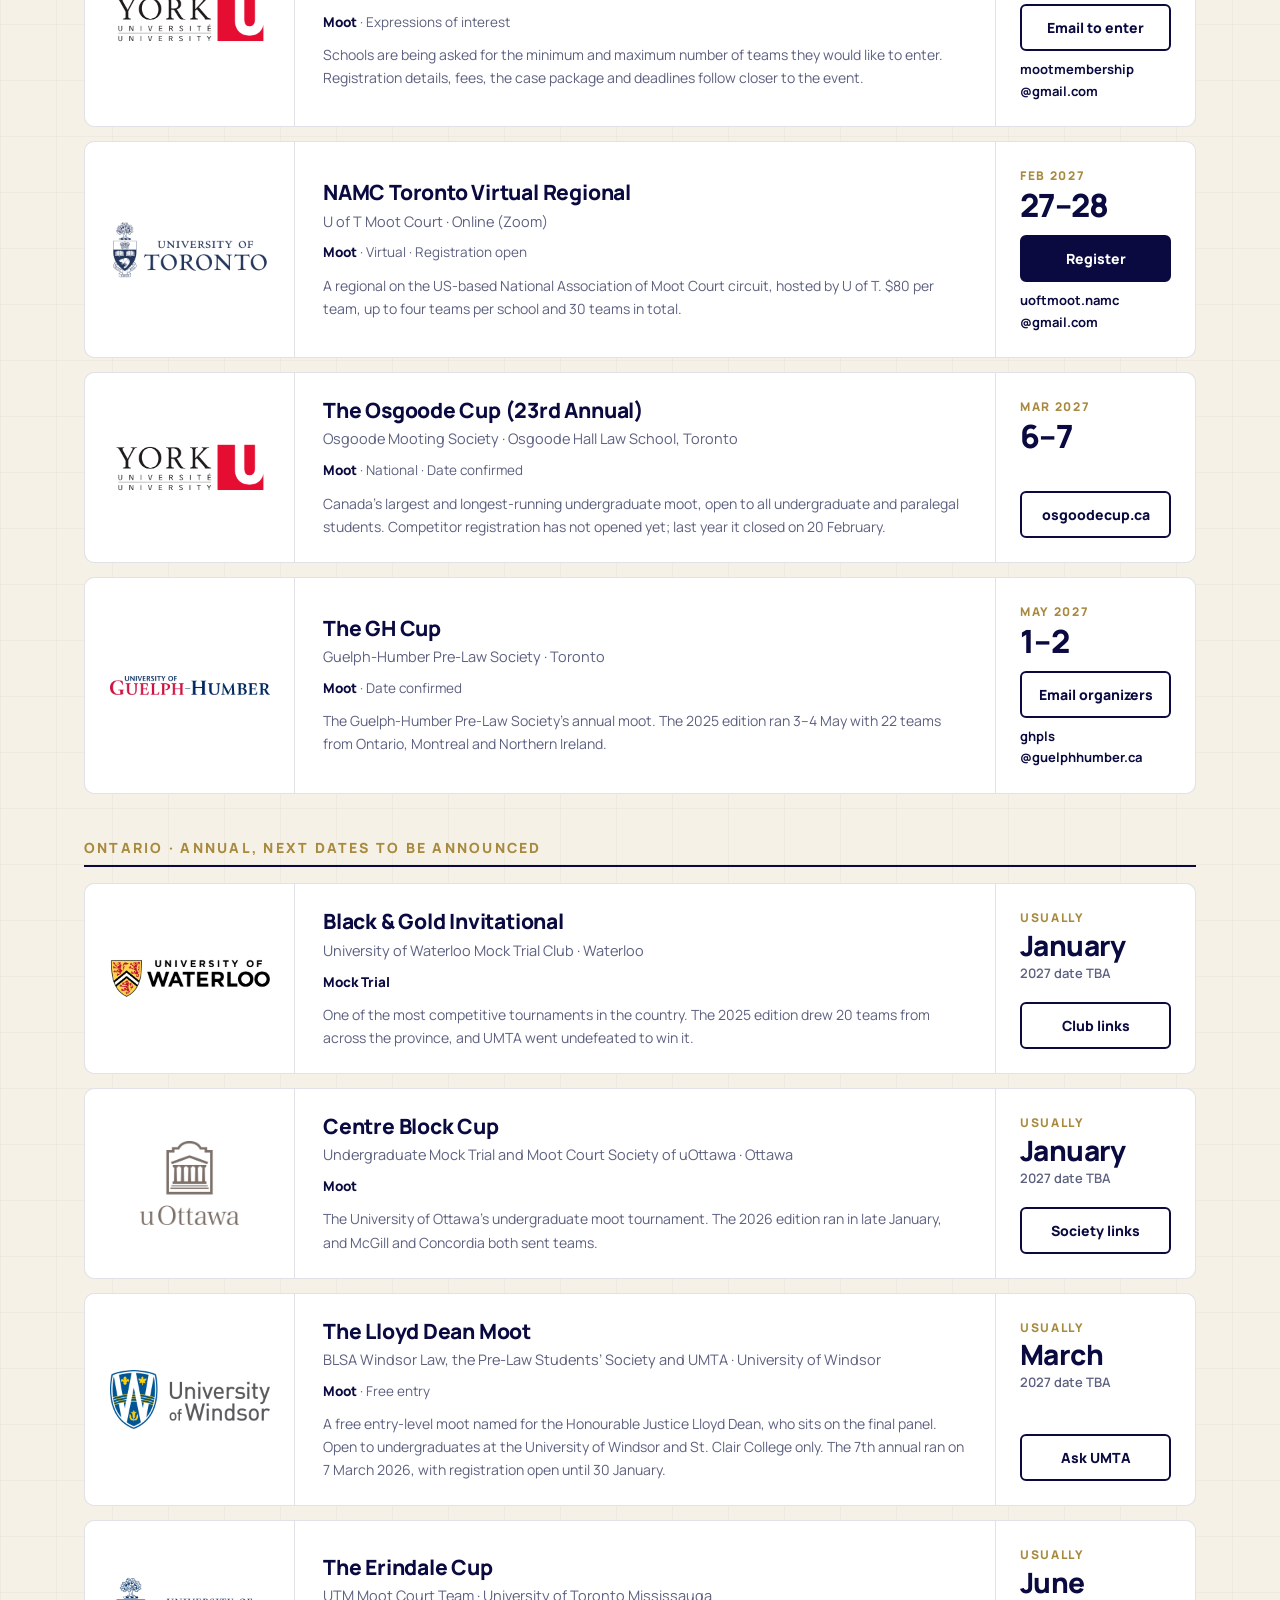
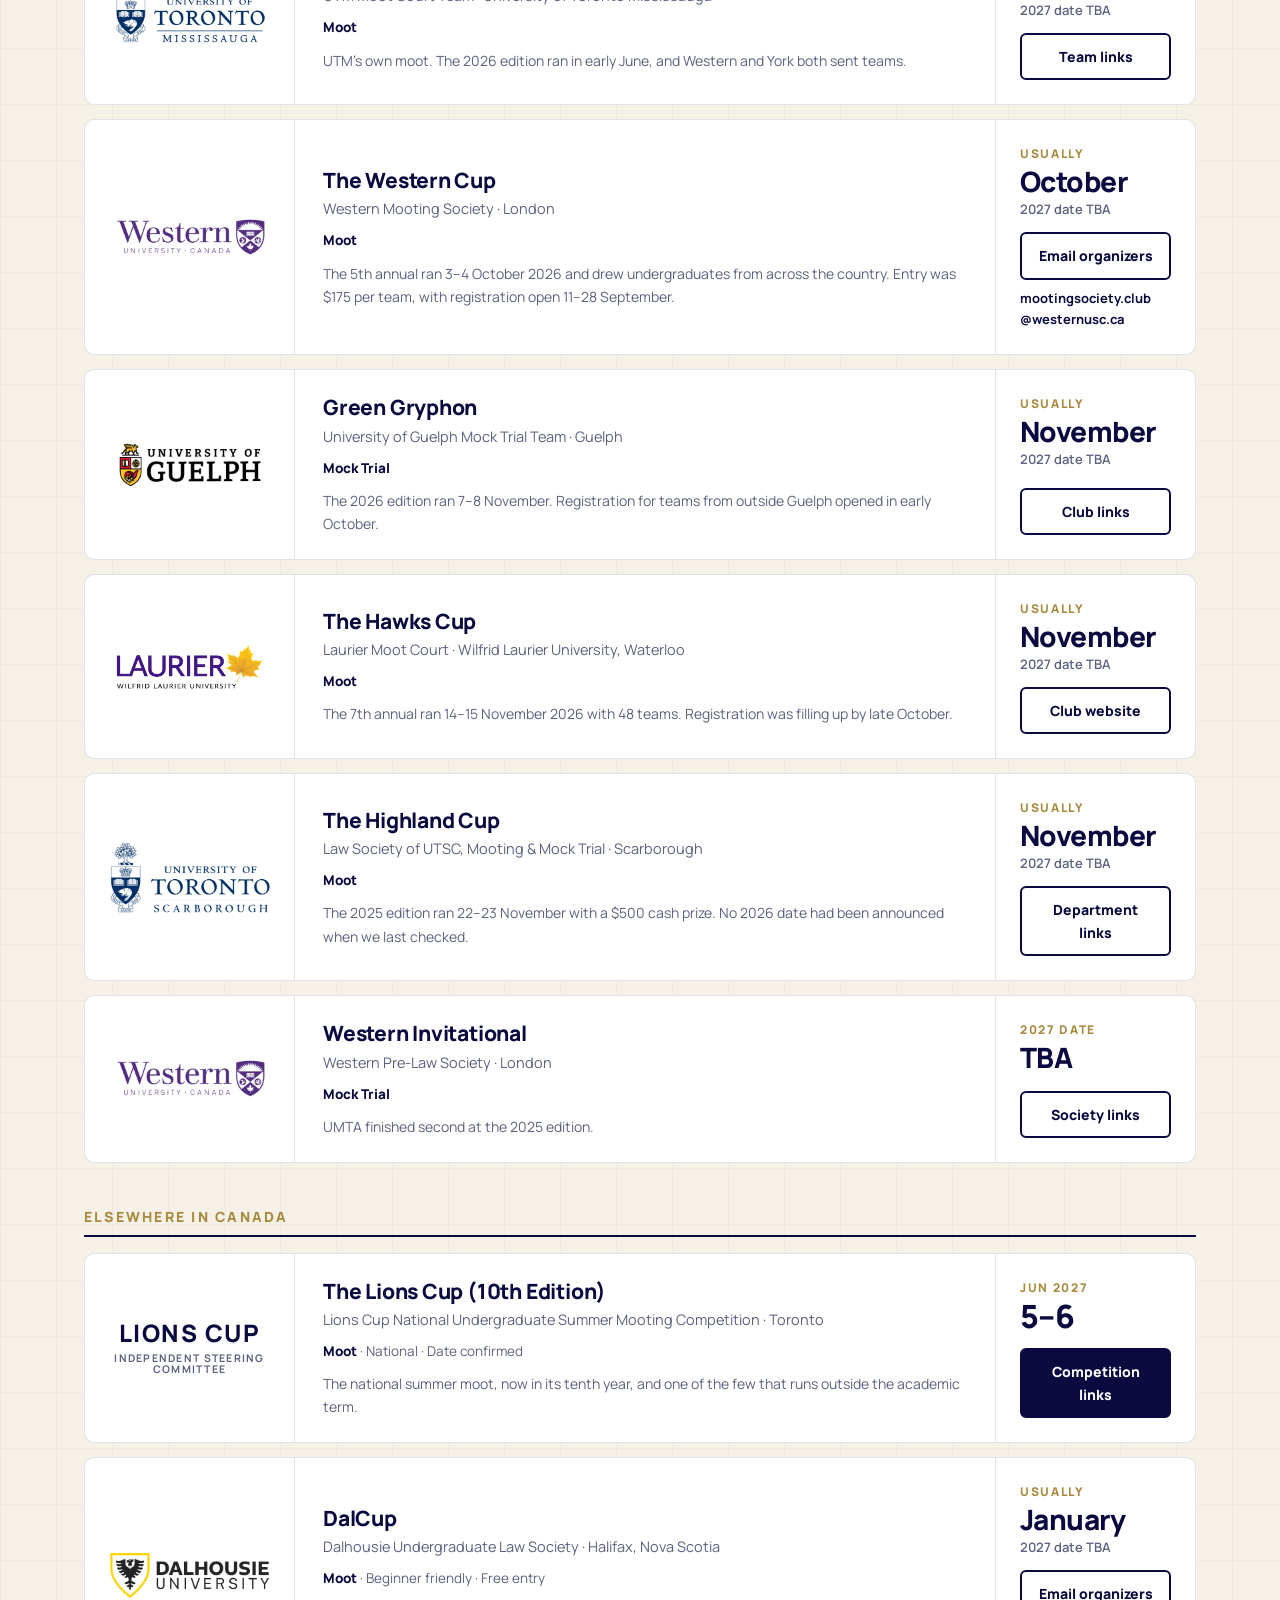
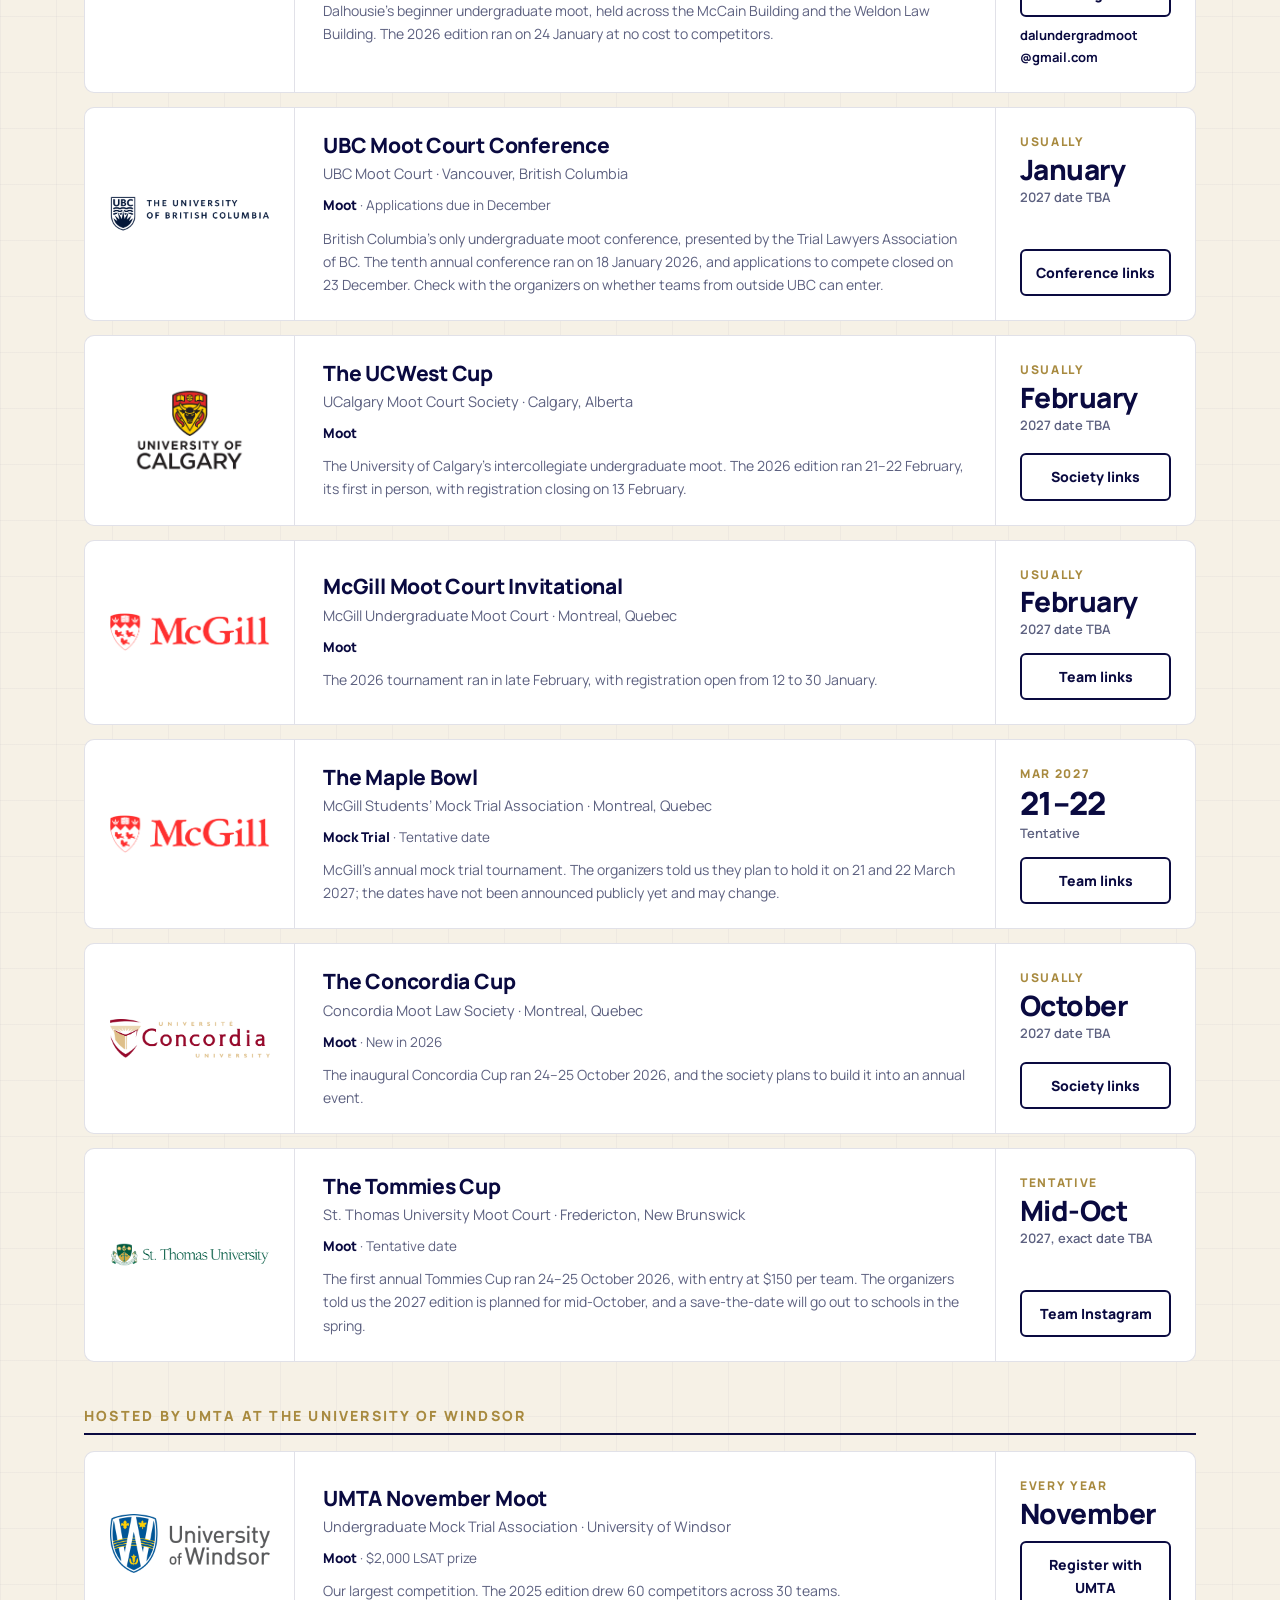
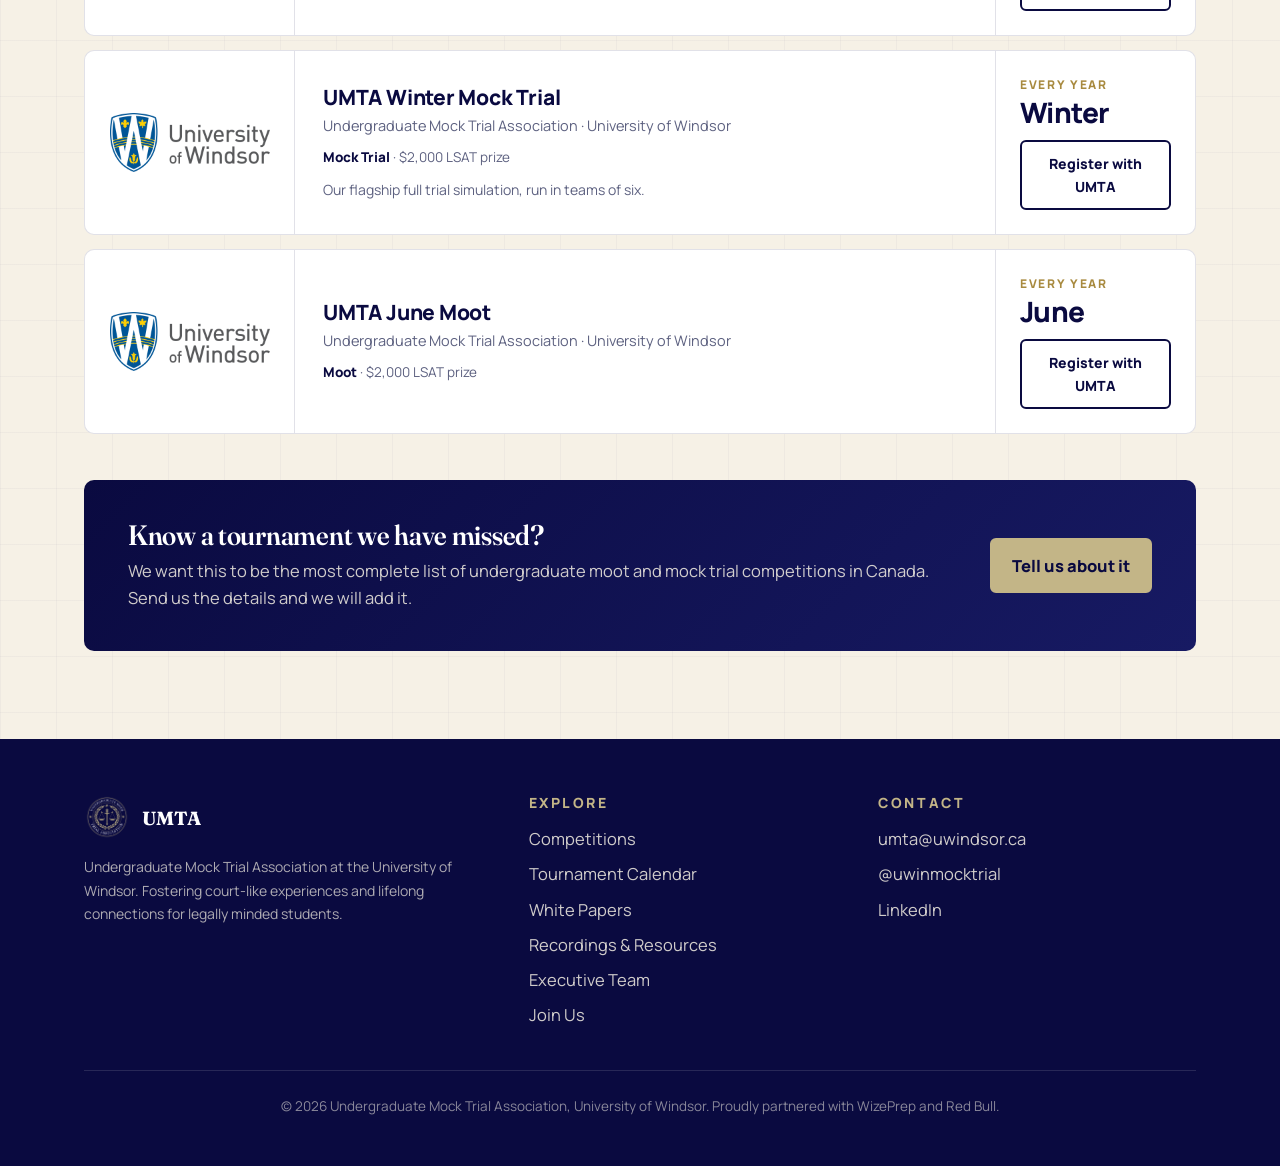
==== commit f1320d06: "Calendar: OMTA Winter Mock Trial confirmed for 6-7 February 2027 Co-Authored-By: Claude Opus 5.5 <no" ====
--- a/UMTA/umta-vercel-site/calendar.html
+++ b/UMTA/umta-vercel-site/calendar.html
@@ -97,6 +97,21 @@
             </article>
 
             <article class="cal-item fade-in">
+              <div class="cal-logo"><span class="cal-wordmark">OMTA<small>Ontario Mock Trial Alliance</small></span></div>
+              <div class="cal-body">
+                <h4>OMTA Winter Mock Trial Tournament</h4>
+                <p class="host">Ontario Mock Trial Alliance &middot; Venue TBA</p>
+                <p class="cal-meta"><b>Mock Trial</b> &middot; Date confirmed</p>
+                <p class="note">Open to students at the undergraduate level or below. The 2026 tournament ran 28 February to 1 March at the University of Toronto, and the 2025 edition drew teams from 16 universities.</p>
+              </div>
+              <div class="cal-date"><span class="lbl">Feb 2027</span><span class="day">6&ndash;7</span></div>
+              <div class="cal-action">
+                <a class="cta ghost" href="https://linktr.ee/ontariomock" target="_blank" rel="noopener">Alliance links</a>
+                <span class="email"><a href="mailto:ontariomock@gmail.com">ontariomock<wbr>@gmail.com</a></span>
+              </div>
+            </article>
+
+            <article class="cal-item fade-in">
               <div class="cal-logo"><img src="images/logos/york.png" alt="York University" loading="lazy" /></div>
               <div class="cal-body">
                 <h4>Kings Cup 2027</h4>
@@ -187,21 +202,6 @@
               <div class="cal-date tba"><span class="lbl">Usually</span><span class="day">January</span><span class="sub">2027 date TBA</span></div>
               <div class="cal-action">
                 <a class="cta ghost" href="https://linktr.ee/ummsuo_stfpsuo" target="_blank" rel="noopener">Society links</a>
-              </div>
-            </article>
-
-            <article class="cal-item fade-in">
-              <div class="cal-logo"><span class="cal-wordmark">OMTA<small>Ontario Mock Trial Alliance</small></span></div>
-              <div class="cal-body">
-                <h4>OMTA Winter Mock Trial Tournament</h4>
-                <p class="host">Ontario Mock Trial Alliance &middot; University of Toronto</p>
-                <p class="cal-meta"><b>Mock Trial</b></p>
-                <p class="note">Open to students at the undergraduate level or below. The 2026 tournament ran 28 February to 1 March at the University of Toronto, and the 2025 edition drew teams from 16 universities.</p>
-              </div>
-              <div class="cal-date tba"><span class="lbl">Usually</span><span class="day">Feb&ndash;Mar</span><span class="sub">2027 date TBA</span></div>
-              <div class="cal-action">
-                <a class="cta ghost" href="https://linktr.ee/ontariomock" target="_blank" rel="noopener">Alliance links</a>
-                <span class="email"><a href="mailto:ontariomock@gmail.com">ontariomock<wbr>@gmail.com</a></span>
               </div>
             </article>
 
